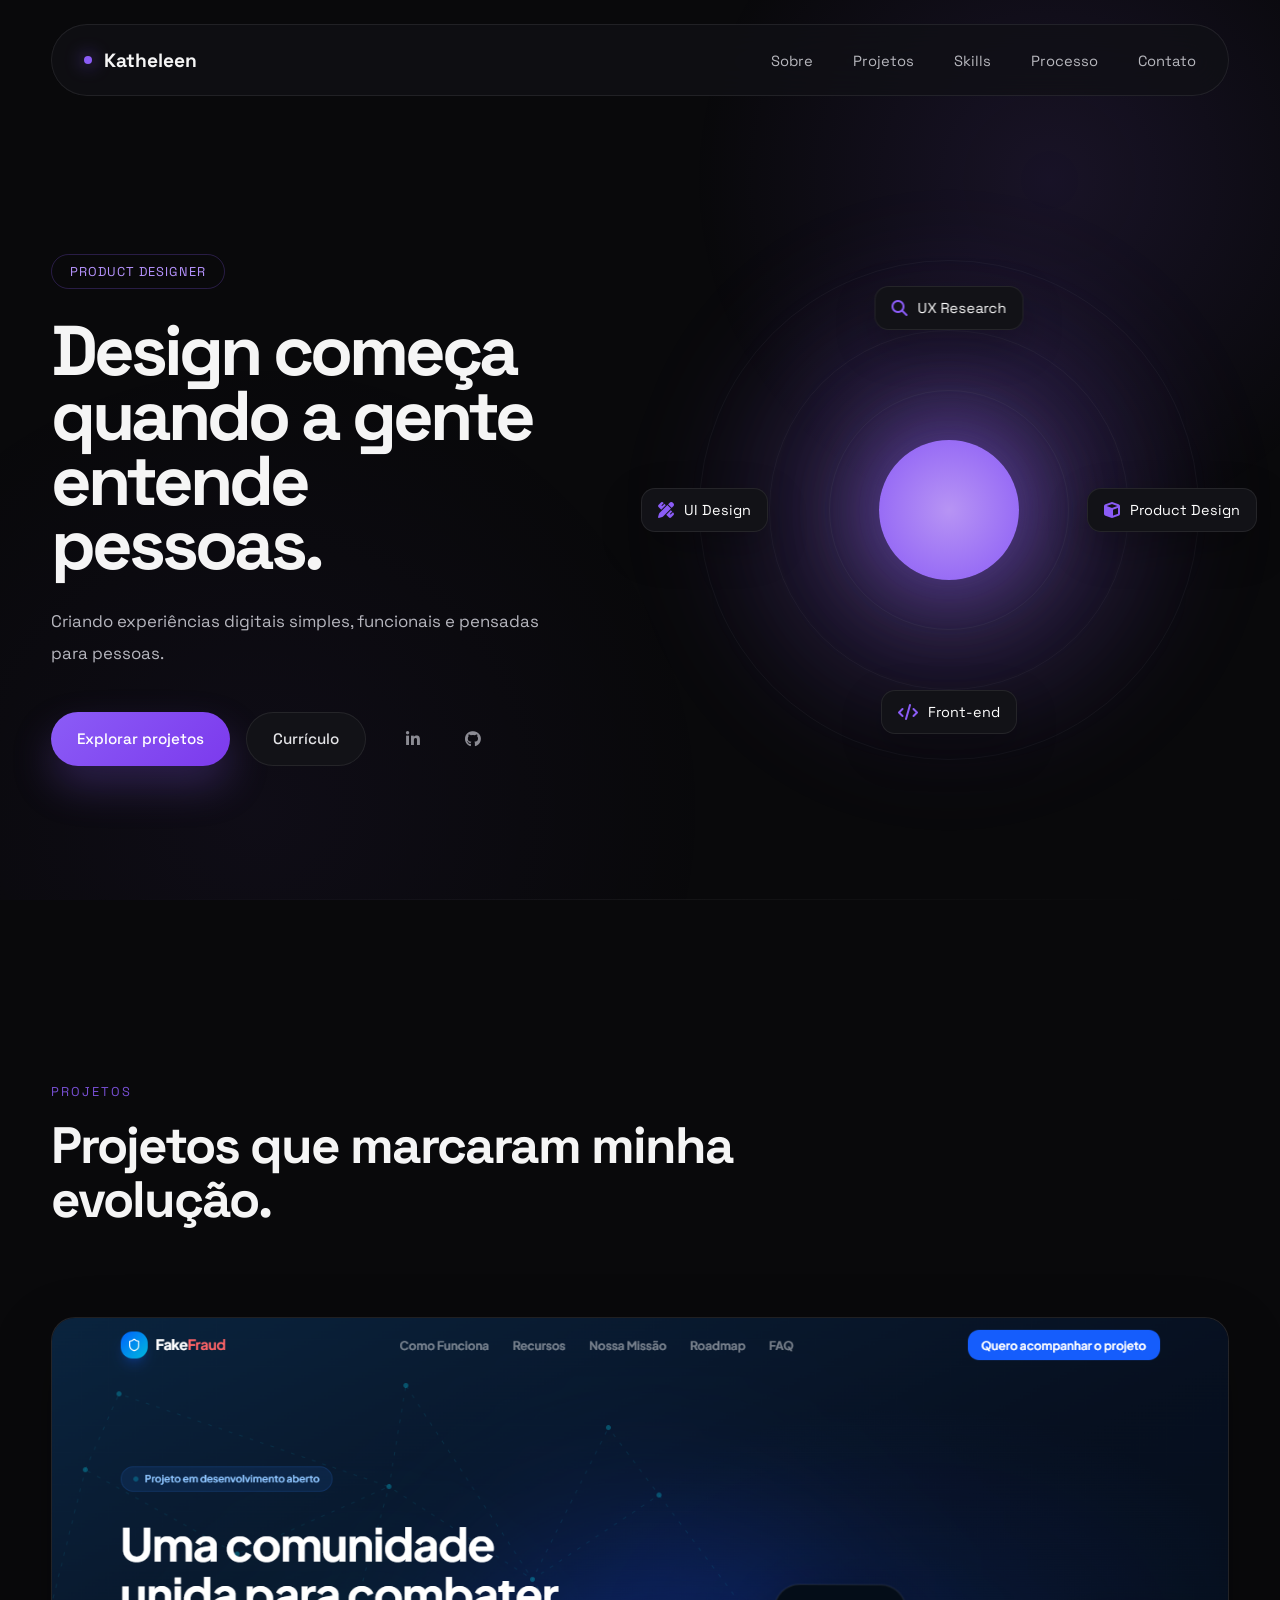
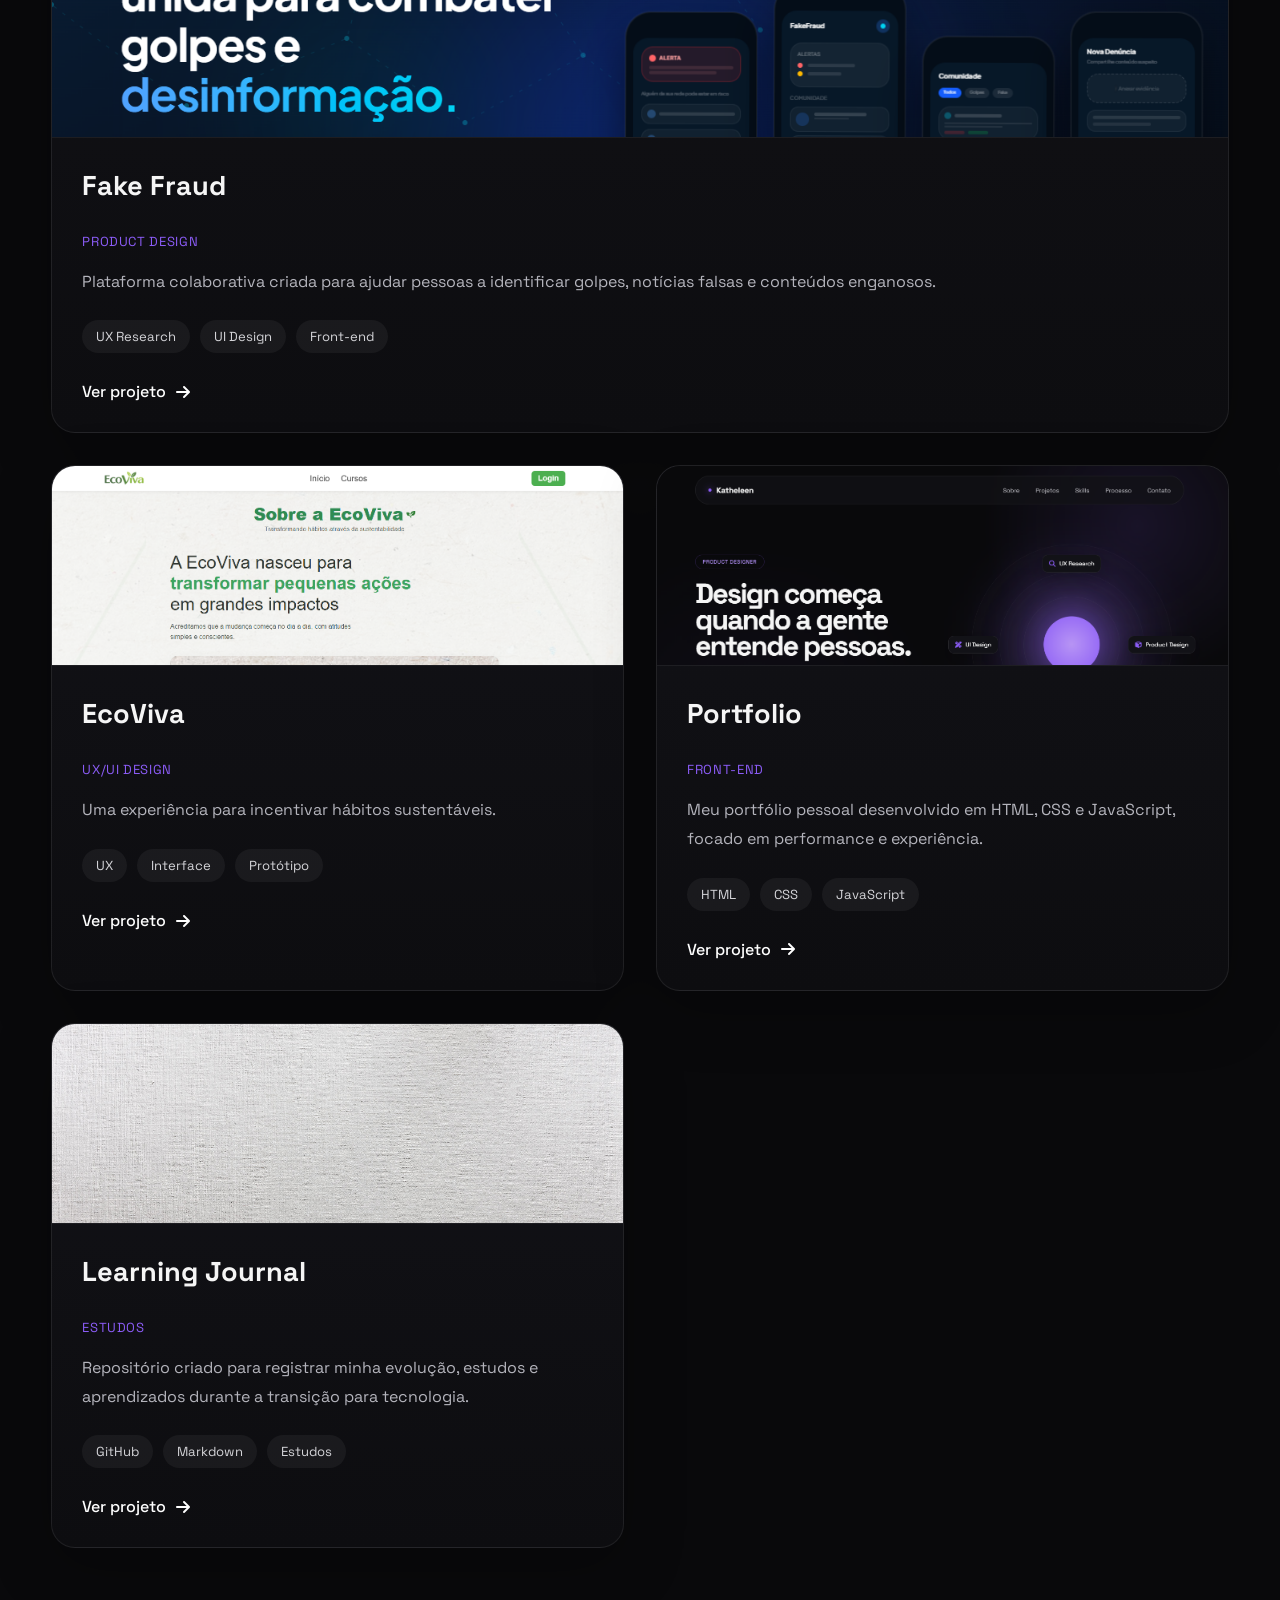
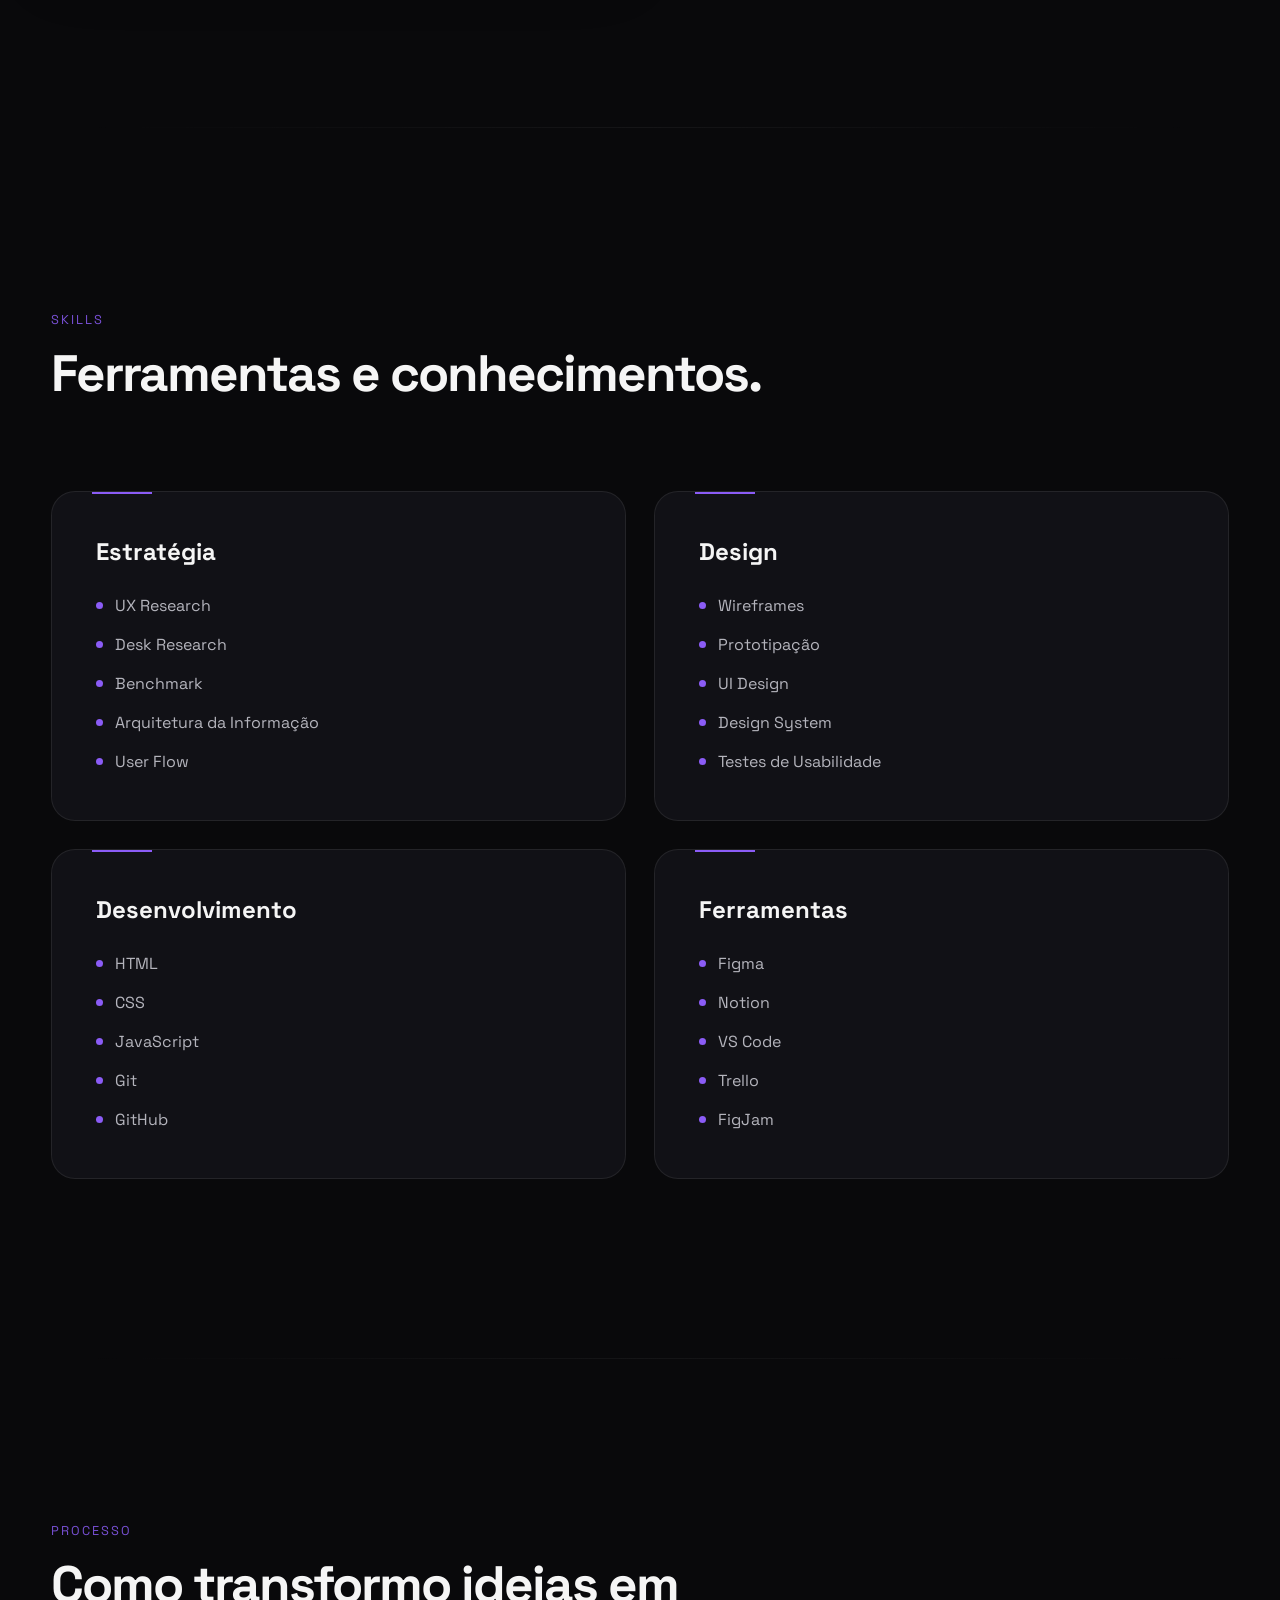
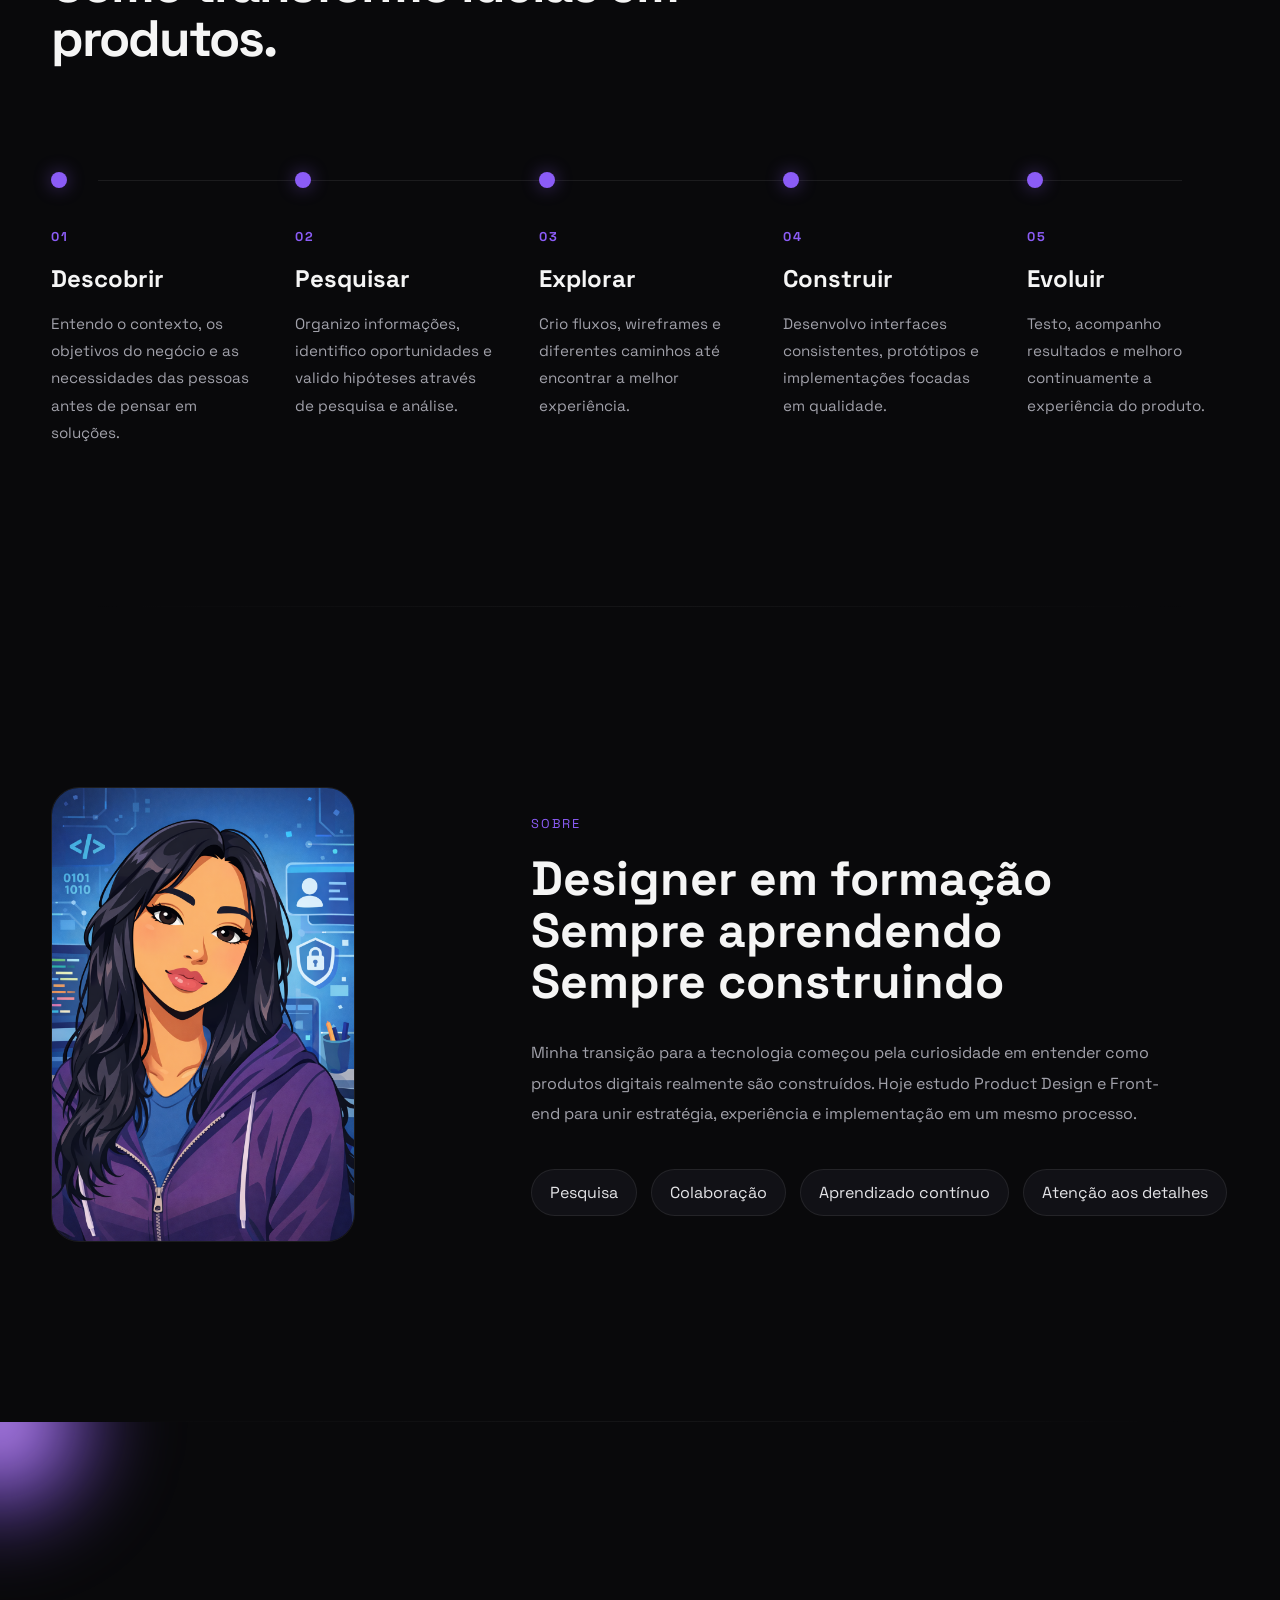
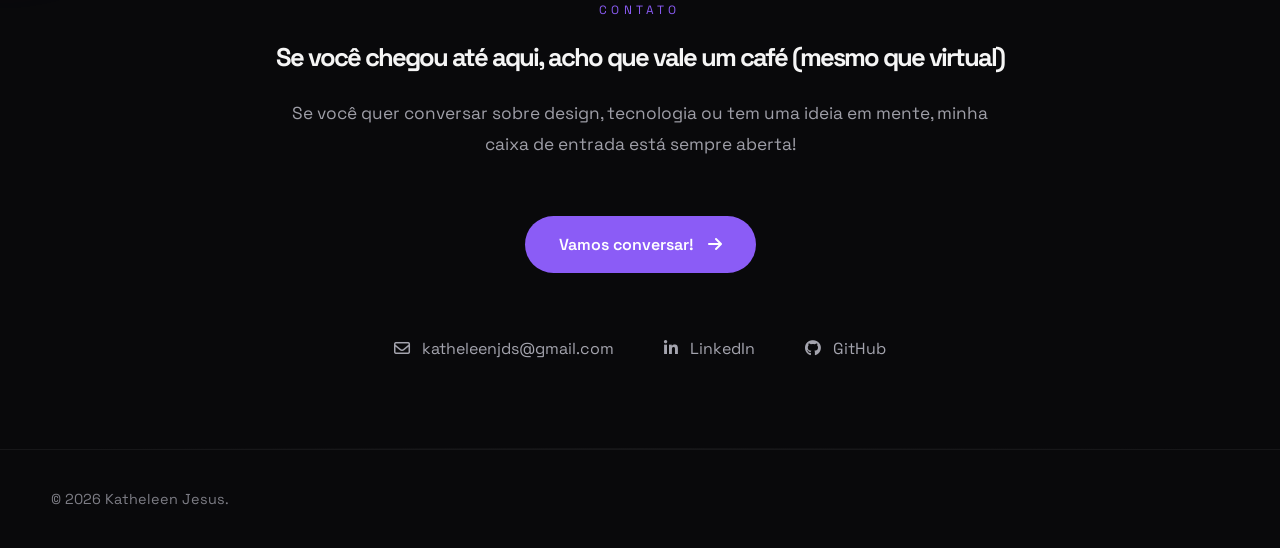
==== index.html @ 4e3d7193 "firts commit" ====
<!DOCTYPE html>
<html lang="pt-br">
<head>
    <meta charset="UTF-8">
    <meta name="viewport" content="width=device-width, initial-scale=1.0">
    <title>Katheleen Jesus | Product Designer</title>
    <meta name="description" content="Portfólio de Katheleen Jesus, Product Designer e Desenvolvedora Front-End">

    <link rel="preconnect" href="https://fonts.googleapis.com">
    <link rel="preconnect" href="https://fonts.gstatic.com" crossorigin>
    <link href="https://fonts.googleapis.com/css2?family=Space+Grotesk:wght@300;400;500;600;700&display=swap" rel="stylesheet">
    <link rel="stylesheet" href="https://cdnjs.cloudflare.com/ajax/libs/font-awesome/6.7.2/css/all.min.css">

    <link rel="stylesheet" href="css/style.css">

</head>
<header class="header">

    <div class="container">

        <nav class="navbar">

            <a href="#home" class="logo">

                <span class="logo-dot"></span>

                Katheleen

            </a>

            <ul class="nav-menu">

                <li><a href="#sobre">Sobre</a></li>

                <li><a href="#projetos">Projetos</a></li>

                <li><a href="#skills">Skills</a></li>

                <li><a href="#processo">Processo</a></li>

                <li><a href="#contato">Contato</a></li>

            </ul>

        </nav>

    </div>

</header>

<section class="hero" id="home">

    <div class="container hero-container">

        <div class="hero-left">

            <span class="hero-tag">

                PRODUCT DESIGNER

            </span>

            <h1>

                Design começa
                quando a gente
                entende pessoas.

            </h1>

            <p>

Criando experiências digitais simples,
funcionais e pensadas para pessoas.

            </p>

            <div class="hero-actions">

                <a href="#projetos" class="btn-primary">

                    Explorar projetos

                </a>

                <a href="./assets/KatheleenCV.pdf" class="btn-secondary">

                    Currículo

                </a>

                <div class="hero-social">

                    <a href="https://linkedin.com/in/katheleenjesus/">

                        <i class="fa-brands fa-linkedin-in"></i>

                    </a>

                    <a href="https://github.com/katheleenjs">

                        <i class="fa-brands fa-github"></i>

                    </a>

                </div>

            </div>

        </div>

        <div class="hero-right">

    <div class="hero-graphic">

        <div class="gradient-glow"></div>
        <div class="gradient-glow glow-secondary"></div>

        <div class="center-circle"></div>

        <div class="orbit orbit-1"></div>
        <div class="orbit orbit-2"></div>
        <div class="orbit orbit-3"></div>

        <div class="floating-card card-top">

            <i class="fa-solid fa-magnifying-glass"></i>

            <span>UX Research</span>

        </div>

        <div class="floating-card card-left">

            <i class="fa-solid fa-pen-ruler"></i>

            <span>UI Design</span>

        </div>

        <div class="floating-card card-right">

            <i class="fa-solid fa-cube"></i>

            <span>Product Design</span>

        </div>

        <div class="floating-card card-bottom">

            <i class="fa-solid fa-code"></i>

            <span>Front-end</span>

        </div>

    </div>

</div>

</section>

<section class="projects reveal" id="projetos">

    <div class="container">

        <div class="section-title">

            <span>Projetos</span>

            <h2>Projetos que marcaram minha evolução.</h2>

        </div>

        <div class="projects-grid">

            <!-- Fake Fraud -->

            <article class="project-card featured">

                <div class="project-image">

                    <img src="assets/images/fakefraud.png"
                        alt="Fake Fraud">

                </div>

                <div class="project-content">

                    <h3>Fake Fraud</h3>
                    <div class="project-category">

    Product Design

</div>
                    <p>

                        Plataforma colaborativa criada para ajudar pessoas
                        a identificar golpes, notícias falsas e conteúdos
                        enganosos.

                    </p>

                    <div class="project-tags">

                        <span>UX Research</span>
                        <span>UI Design</span>
                        <span>Front-end</span>

                    </div>

                    <a href="https://github.com/katheleenjs/fake-fraud-landing-page" class="project-link">

    Ver projeto

    <i class="fa-solid fa-arrow-right"></i>

</a>

                </div>

            </article>

            <!-- EcoViva -->

            <article class="project-card">

                <div class="project-image">

                    <img src="assets/images/ecoviva.png"
                        alt="EcoViva">

                </div>

                <div class="project-content">

                    <h3>EcoViva</h3>
                    <div class="project-category">

    UX/UI Design

</div>
                    <p>

                      Uma experiência para incentivar hábitos sustentáveis.

                    </p>

                    <div class="project-tags">

                        <span>UX</span>

                        <span>Interface</span>

                        <span>Protótipo</span>

                    </div>
<a href="https://linktr.ee/contatoecoviva" class="project-link">

    Ver projeto

    <i class="fa-solid fa-arrow-right"></i>

</a>
                </div>

            </article>

            <!-- Portfolio -->

            <article class="project-card">

                <div class="project-image">

                    <img src="assets/images/portfolio.png"
                        alt="Portfolio">

                </div>

                <div class="project-content">

                    <h3>Portfolio</h3>
                    <div class="project-category">

    Front-end

</div>
                    <p>

                        Meu portfólio pessoal desenvolvido em HTML, CSS e
                        JavaScript, focado em performance e experiência.

                    </p>

                    <div class="project-tags">

                        <span>HTML</span>

                        <span>CSS</span>

                        <span>JavaScript</span>

                    </div>
<a href="https://github.com/katheleenjs/portfolio.git" class="project-link">

    Ver projeto

    <i class="fa-solid fa-arrow-right"></i>

</a>
                </div>

            </article>

            <!-- Learning -->

            <article class="project-card">

                <div class="project-image">

                    <img src="assets/images/journal.png"
                        alt="Learning Journal">

                </div>

                <div class="project-content">

                    <h3>Learning Journal</h3>
                    <div class="project-category">

    Estudos

</div>
                    <p>

                        Repositório criado para registrar minha evolução,
                        estudos e aprendizados durante a transição para tecnologia.

                    </p>

                    <div class="project-tags">

                        <span>GitHub</span>

                        <span>Markdown</span>

                        <span>Estudos</span>

                    </div>
<a href="https://github.com/katheleenjs/learning-journal" class="project-link">

    Ver projeto

    <i class="fa-solid fa-arrow-right"></i>

</a>
                </div>

            </article>

        </div>

    </div>

</section>

<section class="skills reveal" id="skills">

    <div class="container">

        <div class="section-title">

            <span>Skills</span>

            <h2>Ferramentas e conhecimentos.</h2>

        </div>

        <div class="skills-grid">

            <article class="skill-card">

                <h3>Estratégia</h3>

                <ul>

                    <li>UX Research</li>
                    <li>Desk Research</li>
                    <li>Benchmark</li>
                    <li>Arquitetura da Informação</li>
                    <li>User Flow</li>

                </ul>

            </article>

            <article class="skill-card">

                <h3>Design</h3>

                <ul>

                    <li>Wireframes</li>
                    <li>Prototipação</li>
                    <li>UI Design</li>
                    <li>Design System</li>
                    <li>Testes de Usabilidade</li>

                </ul>

            </article>

            <article class="skill-card">

                <h3>Desenvolvimento</h3>

                <ul>

                    <li>HTML</li>
                    <li>CSS</li>
                    <li>JavaScript</li>
                    <li>Git</li>
                    <li>GitHub</li>

                </ul>

            </article>

            <article class="skill-card">

                <h3>Ferramentas</h3>

                <ul>

                    <li>Figma</li>
                    <li>Notion</li>
                    <li>VS Code</li>
                    <li>Trello</li>
                    <li>FigJam</li>

                </ul>

            </article>

        </div>

    </div>

</section>

<section class="process reveal" id="processo">

    <div class="container">

        <div class="section-title">

            <span>Processo</span>

            <h2>Como transformo ideias em produtos.</h2>

        </div>

        <div class="process-timeline">

            <article class="process-item">

                <div class="process-number">01</div>

                <h3>Descobrir</h3>

                <p>
                    Entendo o contexto, os objetivos do negócio e as necessidades das pessoas antes de pensar em soluções.
                </p>

            </article>

            <article class="process-item">

                <div class="process-number">02</div>

                <h3>Pesquisar</h3>

                <p>
                    Organizo informações, identifico oportunidades e valido hipóteses através de pesquisa e análise.
                </p>

            </article>

            <article class="process-item">

                <div class="process-number">03</div>

                <h3>Explorar</h3>

                <p>
                    Crio fluxos, wireframes e diferentes caminhos até encontrar a melhor experiência.
                </p>

            </article>

            <article class="process-item">

                <div class="process-number">04</div>

                <h3>Construir</h3>

                <p>
                    Desenvolvo interfaces consistentes, protótipos e implementações focadas em qualidade.
                </p>

            </article>

            <article class="process-item">

                <div class="process-number">05</div>

                <h3>Evoluir</h3>

                <p>
                    Testo, acompanho resultados e melhoro continuamente a experiência do produto.
                </p>

            </article>

        </div>

    </div>

</section>

<section class="about reveal" id="sobre">

    <div class="container about-grid">

        <div class="about-image">

            <img src="assets/images/avatar.png" alt="Katheleen Jesus">

        </div>

        <div class="about-content">

            <span>Sobre</span>

            <h2>
                Designer em formação <br>
                Sempre aprendendo<br>
                Sempre construindo
            </h2>

            <p>

                Minha transição para a tecnologia começou pela curiosidade em entender como produtos digitais realmente são construídos. Hoje estudo Product Design e Front-end para unir estratégia, experiência e implementação em um mesmo processo.

            </p>

            <div class="about-values">

                <div>Pesquisa</div>
                <div>Colaboração</div>
                <div>Aprendizado contínuo</div>
                <div>Atenção aos detalhes</div>

            </div>

        </div>

    </div>

</section>

<section class="contact reveal" id="contato">

    <div class="contact-glow"></div>

    <div class="container">

        <span class="contact-label">
            CONTATO
        </span>

        <h2 class="contact-title">
            Se você chegou até aqui,
            acho que vale um café
            (mesmo que virtual)
        </h2>

        <p class="contact-text">
Se você quer conversar sobre design, tecnologia ou tem uma ideia em mente, minha caixa de entrada está sempre aberta!
        </p>

        <a href="mailto:seuemail@email.com" class="contact-button">
            Vamos conversar!
            <i class="fa-solid fa-arrow-right"></i>
        </a>

        <div class="contact-links">

            <a href="mailto:katheleenjds@gmail.com">
                <i class="fa-regular fa-envelope"></i>
                katheleenjds@gmail.com
            </a>

            <a href="https://linkedin.com/in/katheleenjesus/">
                <i class="fa-brands fa-linkedin-in"></i>
                LinkedIn
            </a>

            <a href="https://github.com/katheleenjs">
                <i class="fa-brands fa-github"></i>
                GitHub
            </a>

        </div>

    </div>

</section>

<footer class="footer">

    <div class="container footer-content">

        <p>

            © 2026 Katheleen Jesus.

        </p>

    </div>

</footer>

<script src="./src/script.js"></script>

</body>
</html>
---- css/style.css ----
::selection{
    background:#B794F4;
    color:#09090B;

}

::-moz-selection{
    background:#B794F4;
    color:#09090B;

}

*{
    margin: 0;
    padding: 0;
    box-sizing: border-box;
}

html{
    scroll-behavior: smooth;
    scroll-padding-top:120px;
}

body{
    background: #09090b;
    color: #f5f5f5;
    font-family: "Space Grotesk",sans-serif;
}

section{
    position:relative;
}

a{
    text-decoration: none;
    color: inherit;
}

img{
    display: block;
    max-width: 100%;
}

button{
    border: none;
    background: none;
    font-family: inherit;
}

ul{
    list-style: none;
}

/* VARIAVEIS */

:root{
    --bg:#09090B;
    --card:#111116;
    --purple: #8B5CF6;
    --purpleLight:#B794FF;
    --text:#F5F5F5;
    --gray: #9CA3AF;
    --border:rgba(255,255,255,.08);
}

.container{
    width: min(1220px,92%);
    margin: auto;
}

body::before{
    content: "";
    position: fixed;
    inset: 0;
    background: 
    radial-gradient(circle at 82% 20%, rgba(139,92,246,.12),
    transparent 28%),
    radial-gradient(circle at 20% 90%, rgba(139,92,246,.05),
    transparent 35%);
    z-index: -2;
}

.header{
    position: fixed;
    top: 24px;
    left: 0;
    width: 100%;
    z-index: 1000;
}

.navbar{
    height: 72px;
    display: flex;
    align-items: center;
    justify-content: space-between;
    padding: 0 32px;
    border-radius: 999px;
    background: rgba(17,17,22,.75);
    backdrop-filter: blur(18px);
    border: 1px solid rgba(255,255,255,.08);
}

.logo{
    cursor: pointer;
    text-decoration: none;
    color: inherit;
    transition: .3 ease;
    display:flex;
    align-items:center;
    gap:12px;
    font-weight:700;
    font-size:1.2rem;
}

.logo:hover{
    color: #7C3AED;
}

.logo-dot{
    width:8px;
    height:8px;
    border-radius:50%;
    background:var(--purple);
    box-shadow:
    0 0 18px var(--purple);
}

.nav-menu{
    display:flex;
    gap:40px;
}

.nav-menu a{
    color:#B7B7BD;
    transition:.3s;
    font-size:.92rem;
}

.nav-menu a:hover{
    color:white;
}

.hero{
    min-height: 100vh;
    display: flex;
    align-items: center;
}

.hero-container{
    display:grid;
    grid-template-columns:1fr 1fr;
    gap:120px;
    align-items:center;
    padding-top:120px;
}

.hero-left{
    max-width:560px;
}

.hero-tag{
    display:inline-flex;
    align-items:center;
    padding:8px 18px;
    border-radius:999px;
    border:1px solid rgba(139,92,246,.25);
    color:var(--purpleLight);
    font-size:.8rem;
    letter-spacing:.08em;
    margin-bottom:30px;
}

.hero-left h1{

    font-size:clamp(3rem,6vw,4.4rem);

    line-height:.92;

    letter-spacing:-4px;

    margin-bottom:28px;

}

.hero-left p{

    max-width:520px;

    color:#B6B6BE;

    line-height:1.9;

    font-size:1.05rem;

}

/* ========================= */
/* HERO ACTIONS */
/* ========================= */

.hero-actions{

    display:flex;

    align-items:center;

    gap:16px;

    margin-top:42px;

    flex-wrap:wrap;

}

.btn-primary,
.btn-secondary{

    height:54px;
    padding:0 26px;
    border-radius:999px;
    display:flex;
    align-items:center;
    justify-content:center;
    gap:10px;
    font-size:.95rem;
    font-weight:500;
    transition:.35s ease;
    position: relative;
    overflow: hidden;

}

.btn-primary{

    background:linear-gradient(135deg,#8B5CF6,#7C3AED);

    color:#fff;

    box-shadow:0 20px 40px rgba(139,92,246,.25);

}

.btn-primary:hover{

    transform:translateY(-3px);

    box-shadow:0 25px 50px rgba(139,92,246,.35);

}

.btn-secondary{

    border:1px solid rgba(255,255,255,.08);

    background:#121217;

    color:#E4E4E7;

}

.btn-secondary:hover{

    border-color:rgba(139,92,246,.4);

    transform:translateY(-3px);

}

.btn-primary::before,
.btn-secondary::before{

    content:"";

    position:absolute;

    inset:0;

    background:linear-gradient(
        120deg,
        transparent,
        rgba(255,255,255,.18),
        transparent
    );

    transform:translateX(-150%);

}

.btn-primary:hover::before,
.btn-secondary:hover::before{

    transform:translateX(150%);

    transition:.8s;

}

.hero-social{

    display:flex;

    align-items:center;

    gap:18px;

    margin-left:10px;

}

.hero-social a{

    width:42px;

    height:42px;

    display:flex;

    align-items:center;

    justify-content:center;

    border-radius:50%;

    color:#8B8B93;

    transition: 
    transform .35s,
    color .35s;

}

.hero-social a span{

    display:none;

}

.hero-social a:hover{

    color:#fff;

    transform:
    translateY(-4px)
    scale(1.12);

    text-shadow:0 0 18px rgba(139,92,246,.8);

}

/* ========================= */
/* HERO RIGHT */
/* ========================= */

.hero-right{

    position:relative;

    height:650px;

    display:flex;

    align-items:center;

    justify-content:center;

}

.hero-graphic{

    width:560px;

    height:560px;

    position:relative;

}

.gradient-glow{

    position:absolute;

    inset:0;

    border-radius:50%;

    background:

    radial-gradient(circle,

    rgba(139,92,246,.28),

    transparent 70%);

    filter:blur(40px);

}

.glow-secondary{

    width:320px;

    height:320px;

    left:50%;

    top:50%;

    transform:translate(-50%,-50%);

    position:absolute;

    background:

    radial-gradient(circle,

    rgba(183,148,244,.25),

    transparent 70%);

    filter:blur(70px);

}

.center-circle{

    position:absolute;

    left:50%;

    top:50%;

    width:140px;

    height:140px;

    transform:translate(-50%,-50%);

    border-radius:50%;

    background:

    radial-gradient(circle,

    #B794F4,

    #8B5CF6);

    box-shadow:

    0 0 90px rgba(139,92,246,.55);

    animation:floatCore 6s ease-in-out infinite;

}

.orbit{

    position:absolute;

    left:50%;

    top:50%;

    border-radius:50%;

    border:1px solid rgba(255,255,255,.04);

    transform:translate(-50%,-50%);

    box-shadow:inset 0 0 40px rgba(255,255,255,.01);

}

.orbit-1{

    width:240px;

    height:240px;

}

.orbit-2{

    width:360px;

    height:360px;

}

.orbit-3{

    width:500px;

    height:500px;

}

.floating-card{

    position:absolute;

    display:flex;

    align-items:center;

    gap:10px;

    padding:12px 16px;

    background:#121217;

    border:1px solid rgba(255,255,255,.08);

    border-radius:14px;

    color:white;

    backdrop-filter:blur(16px);

    box-shadow:

    0 15px 40px rgba(0,0,0,.25);

    transition:.35s ease;
}

.floating-card i{

    color:#8B5CF6;

}

.floating-card span{

    font-size:.9rem;

}

.card-top{

    left:50%;

    top:10%;

    transform:translateX(-50%);

}

.card-left{

    left:-5%;

    top:50%;

    transform:translateY(-50%);

}

.card-right{

    right:-5%;

    top:50%;

    transform:translateY(-50%);

}

.card-bottom{

    left:50%;

    bottom:10%;

    transform:translateX(-50%);

}

@keyframes floatCore{

    0%{
        transform:translate(-50%,-50%);
    }

    50%{
        transform:translate(-50%,-54%);
    }

    100%{
        transform:translate(-50%,-50%);
    }

}

.floating-card:hover{

    transform:translateY(-6px);

    border-color:rgba(139,92,246,.35);

}

/* reveal */

.reveal{

    opacity:0;

    transform:translateY(40px);

    transition:
    opacity .8s ease,
    transform .8s ease;

}

.reveal.active{

    opacity:1;

    transform:translateY(0);

}

/* ==================================== */
/* PROJECTS */
/* ==================================== */

.projects{

    padding:180px 0;

}

.section-title{

    max-width:720px;
    margin-bottom: 90px;

}

.section-title span{

    color:#8B5CF6;

    opacity: .85;

    text-transform:uppercase;

    letter-spacing:.15em;

    font-size:.8rem;

}

.section-title h2{

    font-size:clamp(2.8rem,4vw,3.4rem);

    line-height:1.05;

    letter-spacing:-2px;

    margin-top:18px;

    font-weight:700;

    transition: .4s;

}

.section-title:hover h2{

    text-shadow:

    0 0 25px rgba(183,148,244,.18);

}

.projects-grid{

    display:grid;

    grid-template-columns:repeat(2,1fr);

    gap:32px;

}

.project-card{

    background:#111116;

    border:1px solid rgba(255,255,255,.08);

    border-radius:24px;

    overflow:hidden;

     transition:
    transform .45s ease,
    box-shadow .45s ease,
    border-color .45s ease;
    position:relative;

background:linear-gradient(
180deg,
#121217,
#0D0D10);

box-shadow:
0 20px 60px rgba(0,0,0,.25);

display:flex;

flex-direction:column;

}

.project-card:hover{

    transform:
    translateY(-12px)
    scale(1.015);

    border-color:rgba(139,92,246,.3);

}

.project-image{

    height:200px;
    border-bottom:1px solid rgba(255,255,255,.06);
    overflow:hidden;

}

.project-image img{

    width:100%;

    height:150%;

    object-fit:cover;

    transition:.5s;

}

.project-card:hover img{

    transform:scale(1.05);

}

.project-content{

    padding:30px;
    flex:1;

display:flex;

flex-direction:column;

}

.project-content h3{

    font-size:1.7rem;

    margin-bottom:16px;

}

.project-content p{

    color:#B4B4BC;

    line-height:1.8;

    margin-bottom:24px;

}

.project-tags{

    display:flex;

    gap:10px;

    flex-wrap:wrap;

}

.project-tags span{

    padding:8px 14px;

    border-radius:999px;

    background:rgba(255,255,255,.05);

    color:#D4D4D8;

    font-size:.82rem;

}

.project-category{

    display:inline-flex;

    align-items:center;

    gap:8px;

    color:#8B5CF6;

    font-size:.82rem;

    margin:14px 0 18px;

    letter-spacing:.05em;

    text-transform:uppercase;

}

.project-link{

    display:inline-flex;

    align-items:center;

    gap:10px;

    margin-top:28px;

    color:#fff;

    font-weight:500;

    transition:.3s;

}

.project-link i{

    transition:.3s;

}

.project-link:hover{

    color:#8B5CF6;

}

.project-link:hover i{

    transform:translateX(6px);

}

.featured{

    grid-column:span 2;

}

.featured .project-image{

    height:420px;

}

/* ==================================== */
/* SKILLS */
/* ==================================== */

.skills{

    padding:180px 0;

}

.skills-grid{

    display:grid;

    grid-template-columns:repeat(2,1fr);

    gap:28px;

}

.skill-card{

    background:#111116;

    border:1px solid rgba(255,255,255,.08);

    border-radius:24px;

    padding:44px;

    transition:.35s;

    min-height:330px;

}

.skill-card:hover{

    transform:translateY(-8px);

    border-color:rgba(139,92,246,.3);

}

.skill-card h3{

    font-size:1.5rem;

    margin-bottom:28px;

}

.skill-card ul{

    display:flex;

    flex-direction:column;

    gap:18px;

}

.skill-card li{

    color:#B4B4BC;

    display:flex;

    align-items:center;

    gap:12px;

    font-size:1rem;

}

.skill-card li::before{

    content:"";

    width:7px;

    height:7px;

    border-radius:50%;

    background:#8B5CF6;

    flex-shrink:0;

}

.skill-card{

    position:relative;

}

.skill-card::before{

    content:"";

    position:absolute;

    left:40px;

    top:0;

    width:60px;

    height:2px;

    background:#8B5CF6;

}

/* ==================================== */
/* PROCESS */
/* ==================================== */

.process{

    padding:160px 0;

}

.process-timeline{

    position:relative;

    display:grid;

    grid-template-columns:repeat(5,1fr);

    gap:42px;

    margin-top:80px;

}

.process-timeline::before{

    content:"";

    position:absolute;

    top:24px;

    left:4%;

    width:92%;

    height:1px;

    background:rgba(255,255,255,.08);

}

.process-item{

    position:relative;

    padding-top:72px;

}

.process-item::before{

    content:"";

    position:absolute;

    top:16px;

    left:0;

    width:16px;

    height:16px;

    border-radius:50%;

    background:#8B5CF6;

    box-shadow:0 0 18px rgba(139,92,246,.45);

}

.process-number{

    font-size:.8rem;

    font-weight:700;

    letter-spacing:.15em;

    color:#8B5CF6;

    margin-bottom:18px;

}

.process-item h3{

    font-size:1.5rem;

    margin-bottom:16px;

}

.process-item p{

    color:#A1A1AA;

    line-height:1.8;

    font-size:.95rem;

}

.process-item{

    transition:.35s;
}

.process-item:hover{

    transform:translateY(-6px);

}

.process-item:hover::before{

    transform:scale(1.25);

}

section::after{

    content:"";

    position:absolute;

    left:50%;

    bottom:0;

    transform:translateX(-50%);

    width:88%;

    height:1px;

    background:

    linear-gradient(

    90deg,

    transparent,

    rgba(255,255,255,.05),

    transparent

    );

}

/* ==================================== */
/* ABOUT */
/* ==================================== */

.about{

    padding:180px 0;

}

.about-grid{

    display:grid;

    grid-template-columns:380px 1fr;

    gap:100px;

    align-items:center;

}

.about-image img{

    width:80%;

    border-radius:28px;

    border:1px solid rgba(255,255,255,.08);

}

.about-content span{

    color:#8B5CF6;

    text-transform:uppercase;

    letter-spacing:.15em;

    font-size:.8rem;

}

.about-content h2{

    font-size:clamp(2.8rem,4vw,3rem);

    line-height:1.08;

    margin:20px 0 30px;

}

.about-content p{

    color:#A1A1AA;

    line-height:1.9;

    max-width:650px;

}

.about-values{

    display:flex;

    flex-wrap:wrap;

    gap:14px;

    margin-top:40px;

}

.about-values div{

    padding:12px 18px;

    border-radius:999px;

    border:1px solid rgba(255,255,255,.08);

    background:#111116;

    color:#E4E4E7;

}

/* ========================= */
/* CONTACT */
/* ========================= */

.contact{

    position:relative;

    overflow:hidden;

    padding:180px 0 90px;

    text-align:center;

}

.contact .container{

    position:relative;

    z-index:2;

}

.contact-label{

    display:block;

    color:#8B5CF6;

    letter-spacing:.35em;

    text-transform:uppercase;

    font-size:.75rem;

    margin-bottom:26px;

}

.contact-title{

    font-size:clamp(0.1rem,2vw,2.7rem);

    line-height:1.05;

    letter-spacing:-2px;

    max-width:900px;

    margin:auto;

}

.contact-text{

    max-width:700px;

    margin:28px auto 55px;

    color:#9F9FA8;

    font-size:1.08rem;

    line-height:1.8;

}

.contact-button{

    display:inline-flex;

    align-items:center;

    gap:14px;

    background:#8B5CF6;

    color:#fff;

    padding:18px 34px;

    border-radius:999px;

    font-weight:600;

    transition:.35s;

}

.contact-button:hover{

    transform:translateY(-4px);

    box-shadow:
    0 0 45px rgba(139,92,246,.45);

}

.contact-links{

    margin-top:65px;

    display:flex;

    justify-content:center;

    gap:50px;

    flex-wrap:wrap;

}

.contact-links a{

    display:flex;

    gap:12px;

    align-items:center;

    color:#A4A4AE;

    transition:.3s;

}

.contact-links a:hover{

    color:#fff;

}

.contact-glow {
    position: absolute;
    width: 240px;
    height: 240px;
    border-radius: 50%;
    pointer-events: none;
    z-index: 1;

    left: 0;
    top: 0;

    background: radial-gradient(
        circle,
        rgba(236,214,255,.98) 0%,
        rgba(185,124,255,.95) 18%,
        rgba(139,92,246,.55) 42%,
        rgba(139,92,246,.18) 65%,
        transparent 82%
    );

    filter: blur(34px);

    will-change: transform;
}

/* ==================================== */
/* FOOTER */
/* ==================================== */

.footer{

    padding:40px 0;

    border-top:1px solid rgba(255,255,255,.06);

}

.footer-content{

    display:flex;

    justify-content:space-between;

    align-items:center;

}

.footer p{

    color:#7D7D85;

    font-size:.9rem;

}
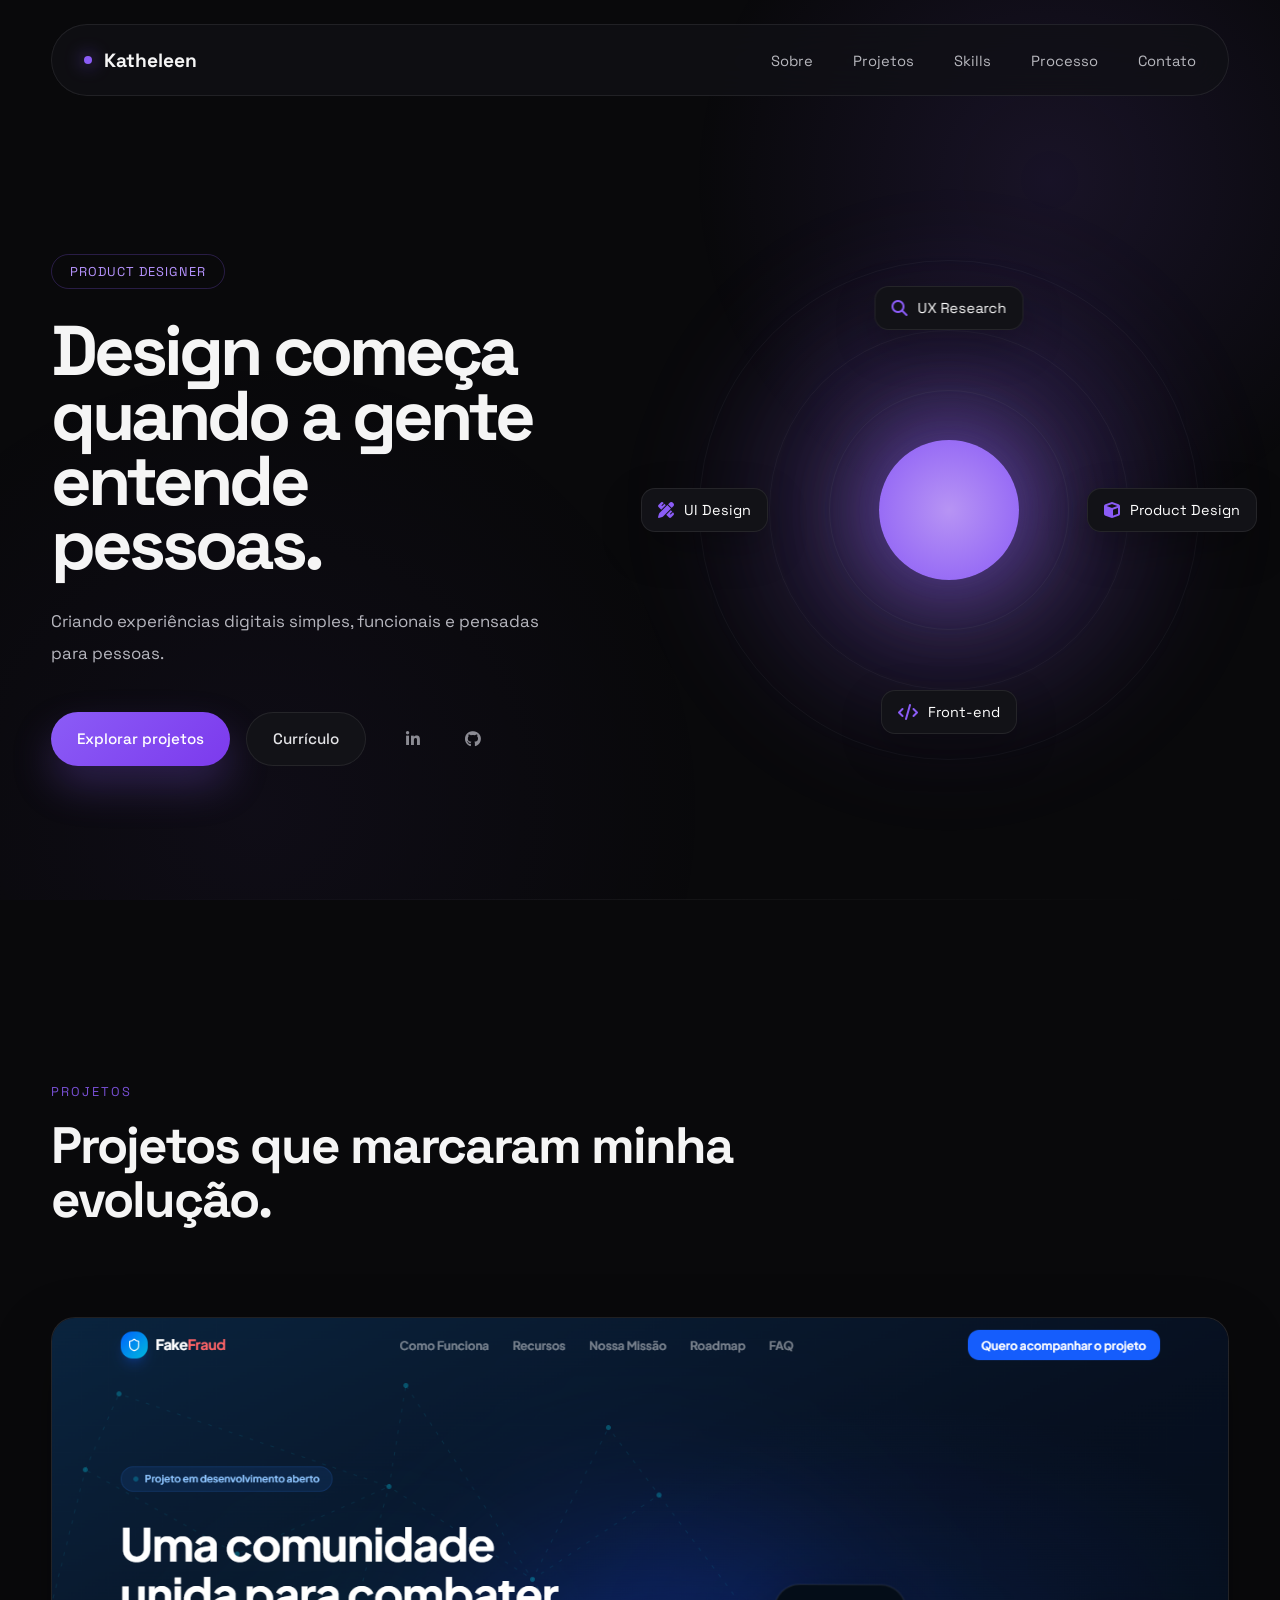
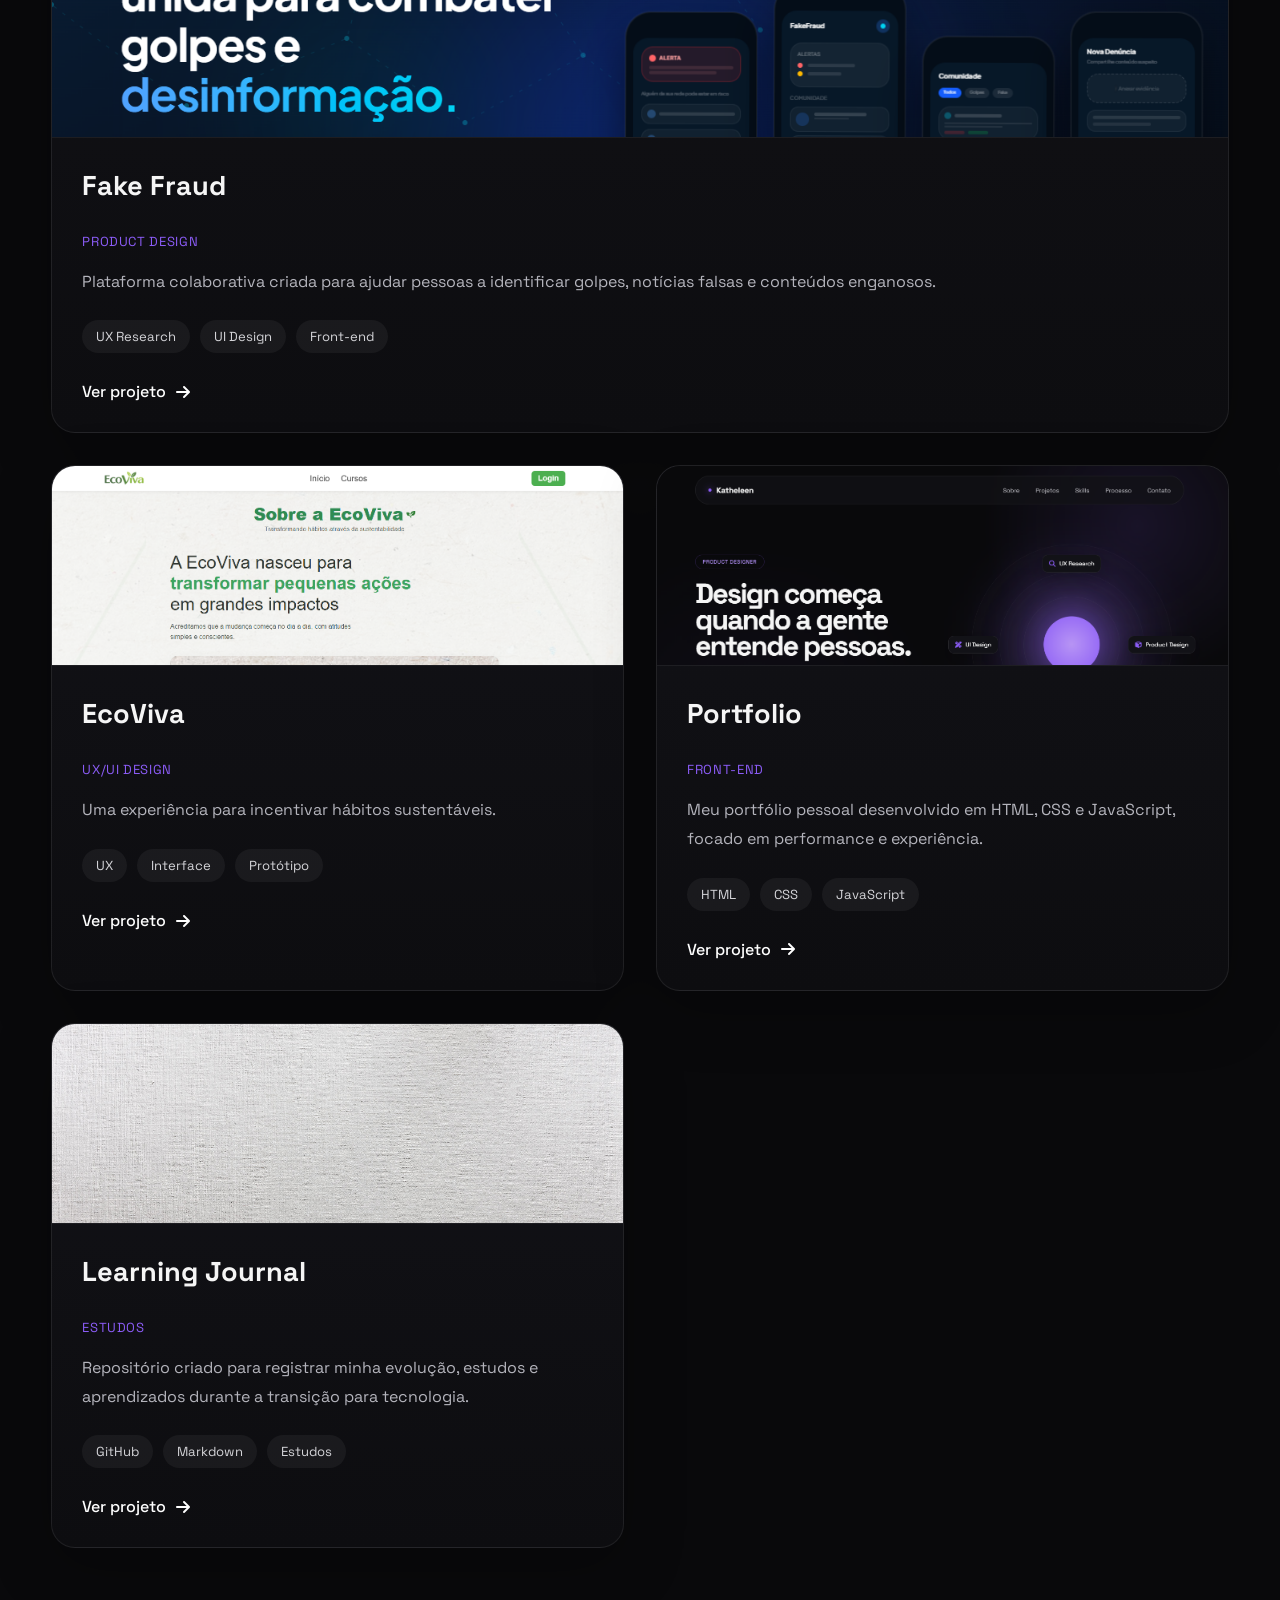
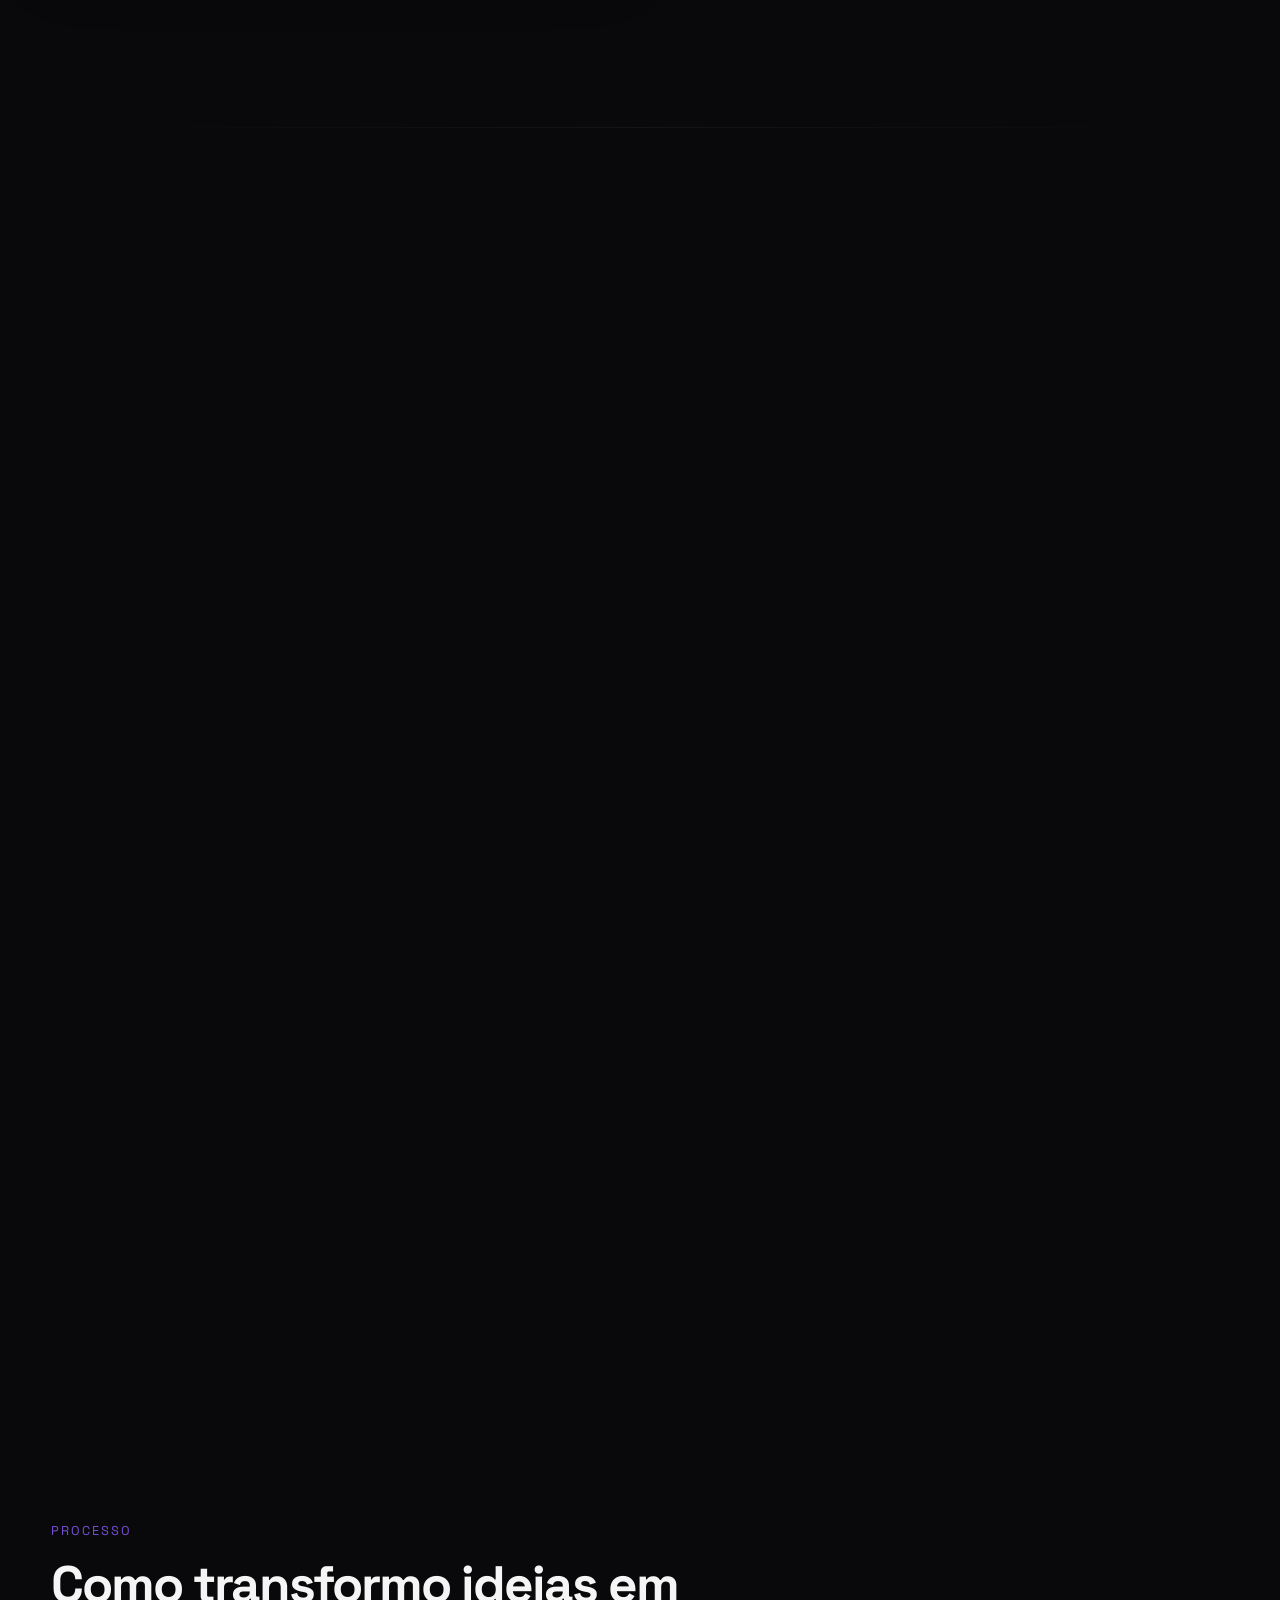
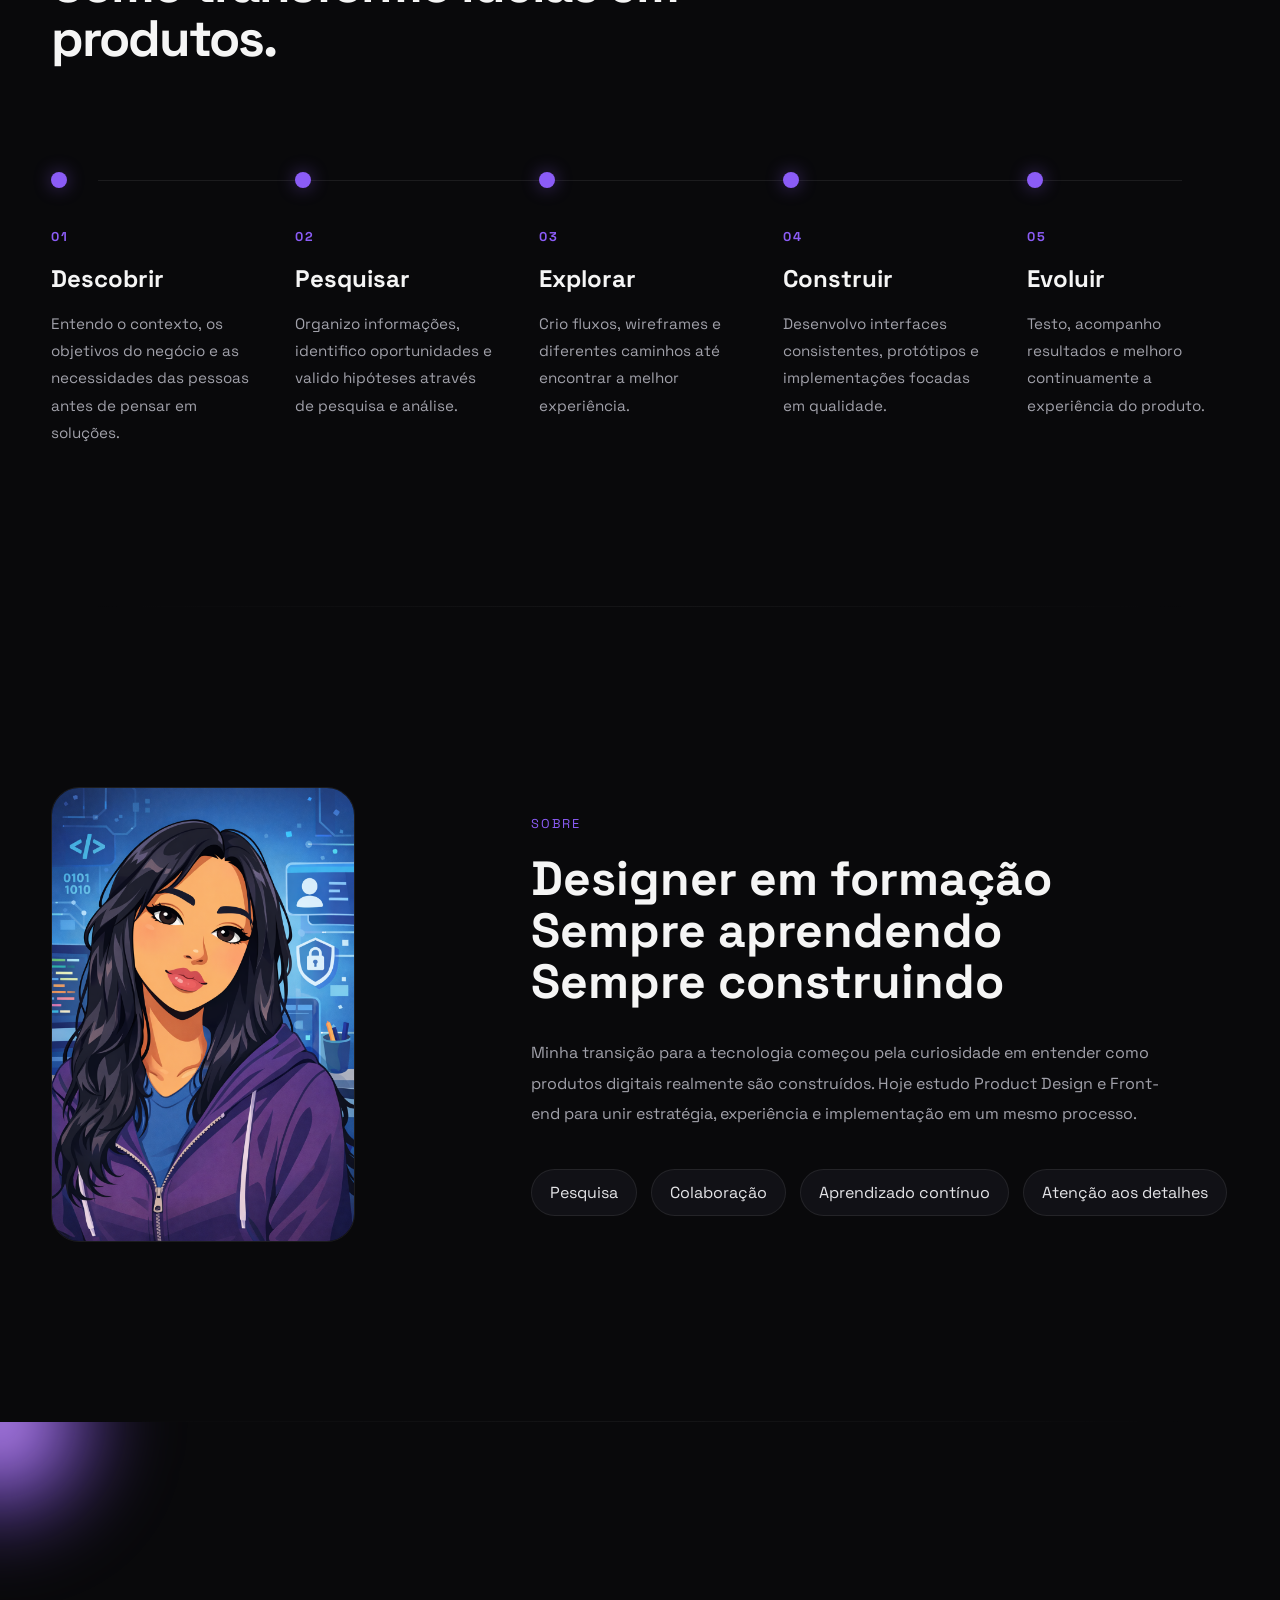
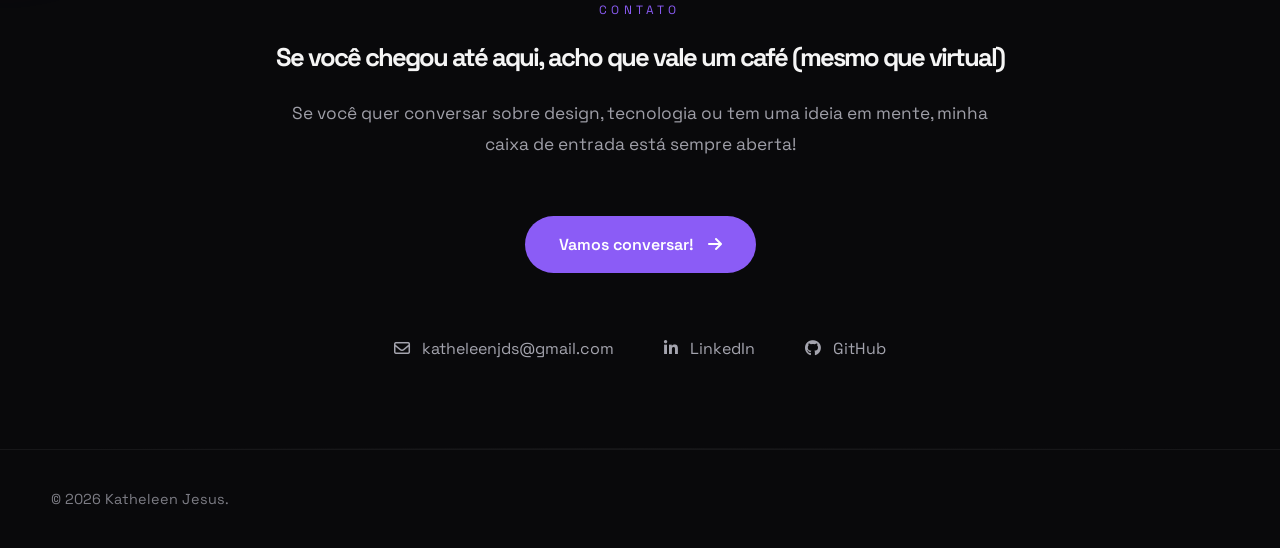
==== commit 1bfdd1b1: "Update link" ====
--- a/index.html
+++ b/index.html
@@ -83,7 +83,7 @@
 
                 </a>
 
-                <a href="./assets/KatheleenCV.pdf" class="btn-secondary">
+                <a href="./assets/ResumeKatheleen.pdf" class="btn-secondary">
 
                     Currículo
 
@@ -634,4 +634,4 @@
 <script src="./src/script.js"></script>
 
 </body>
-</html>+</html>
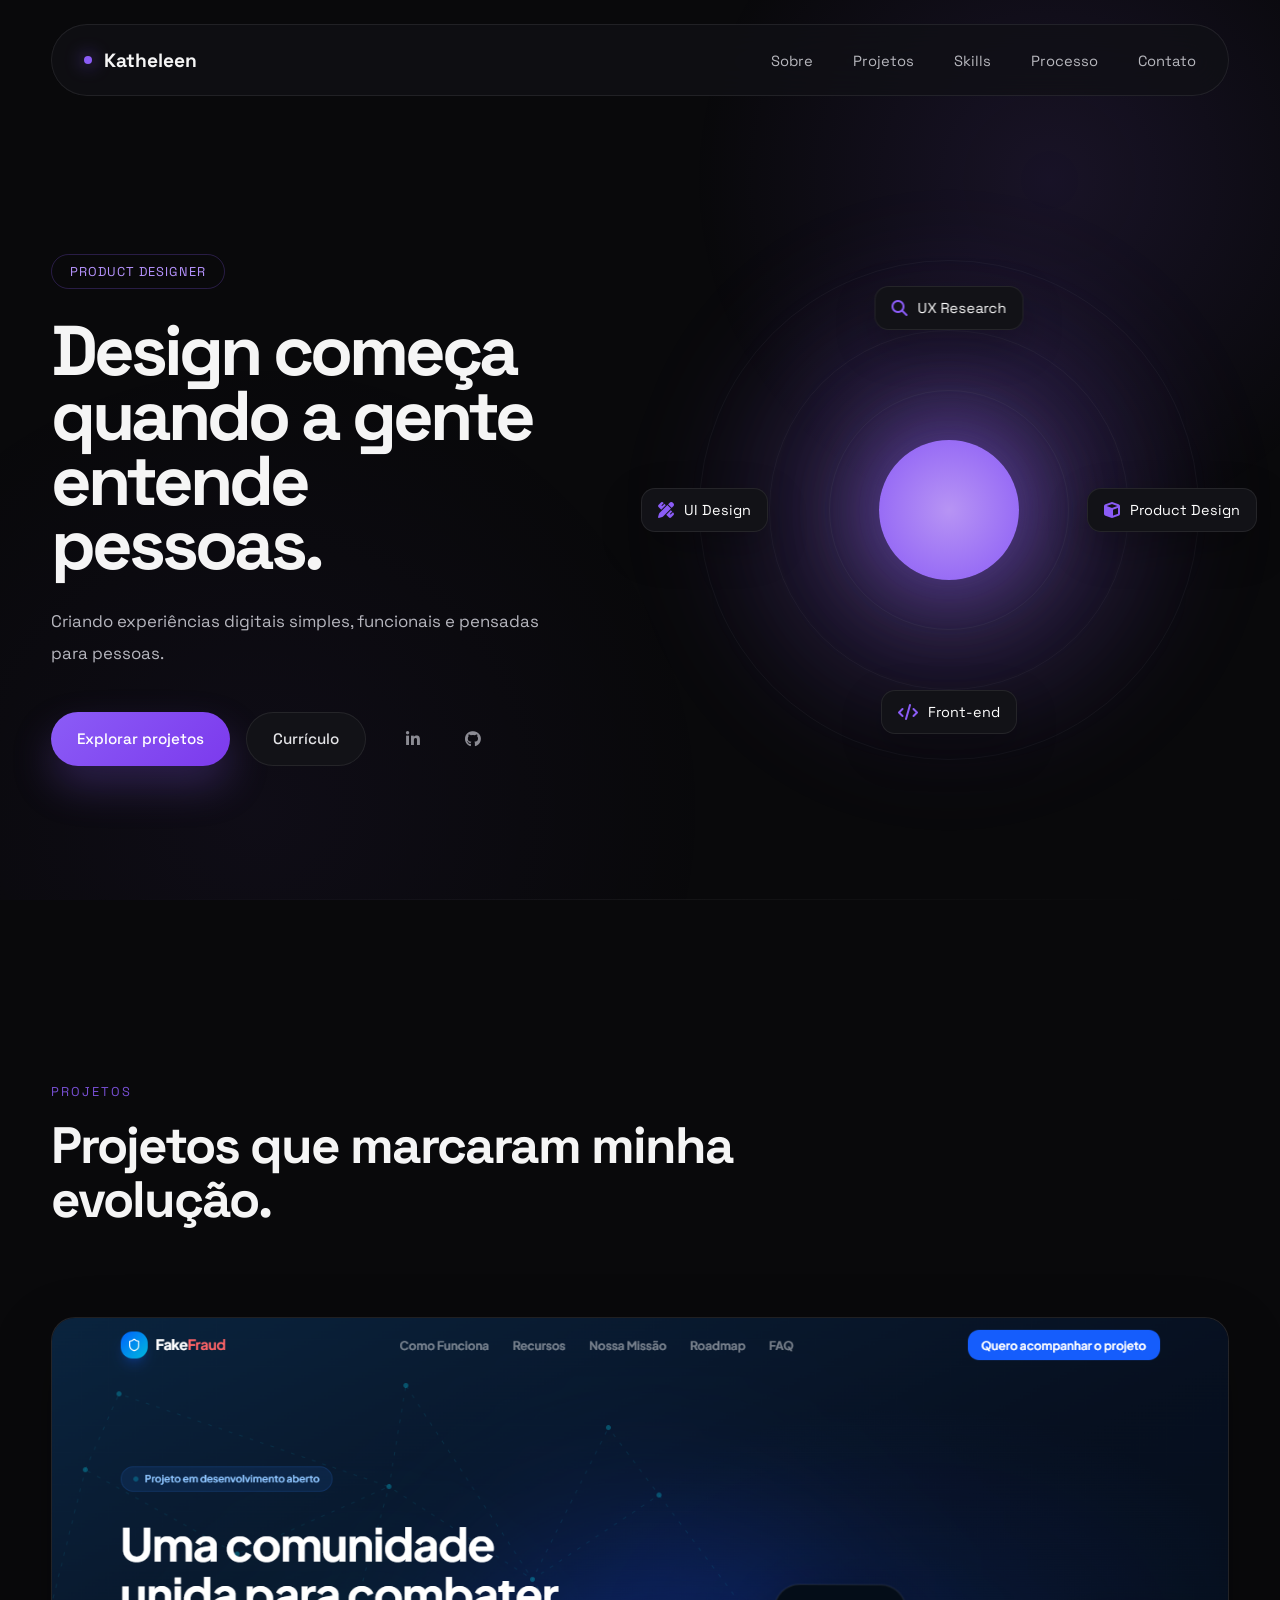
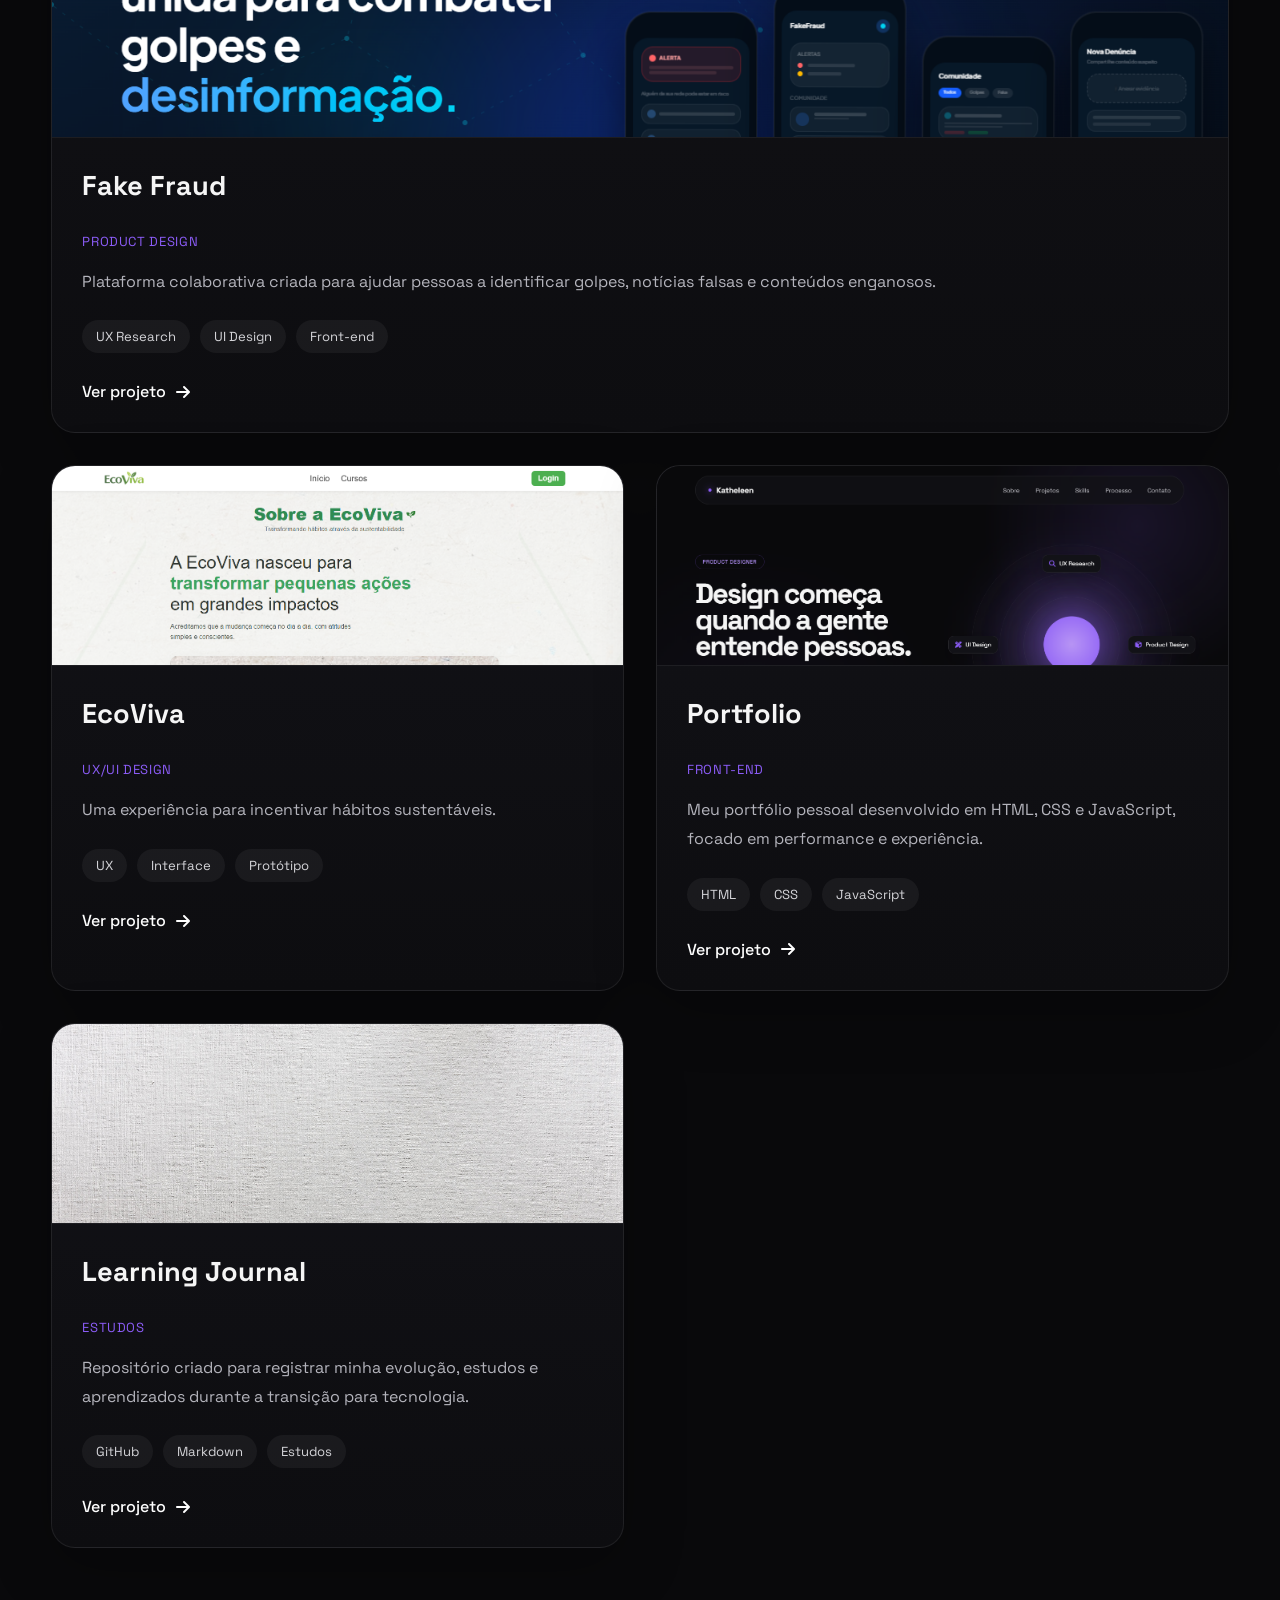
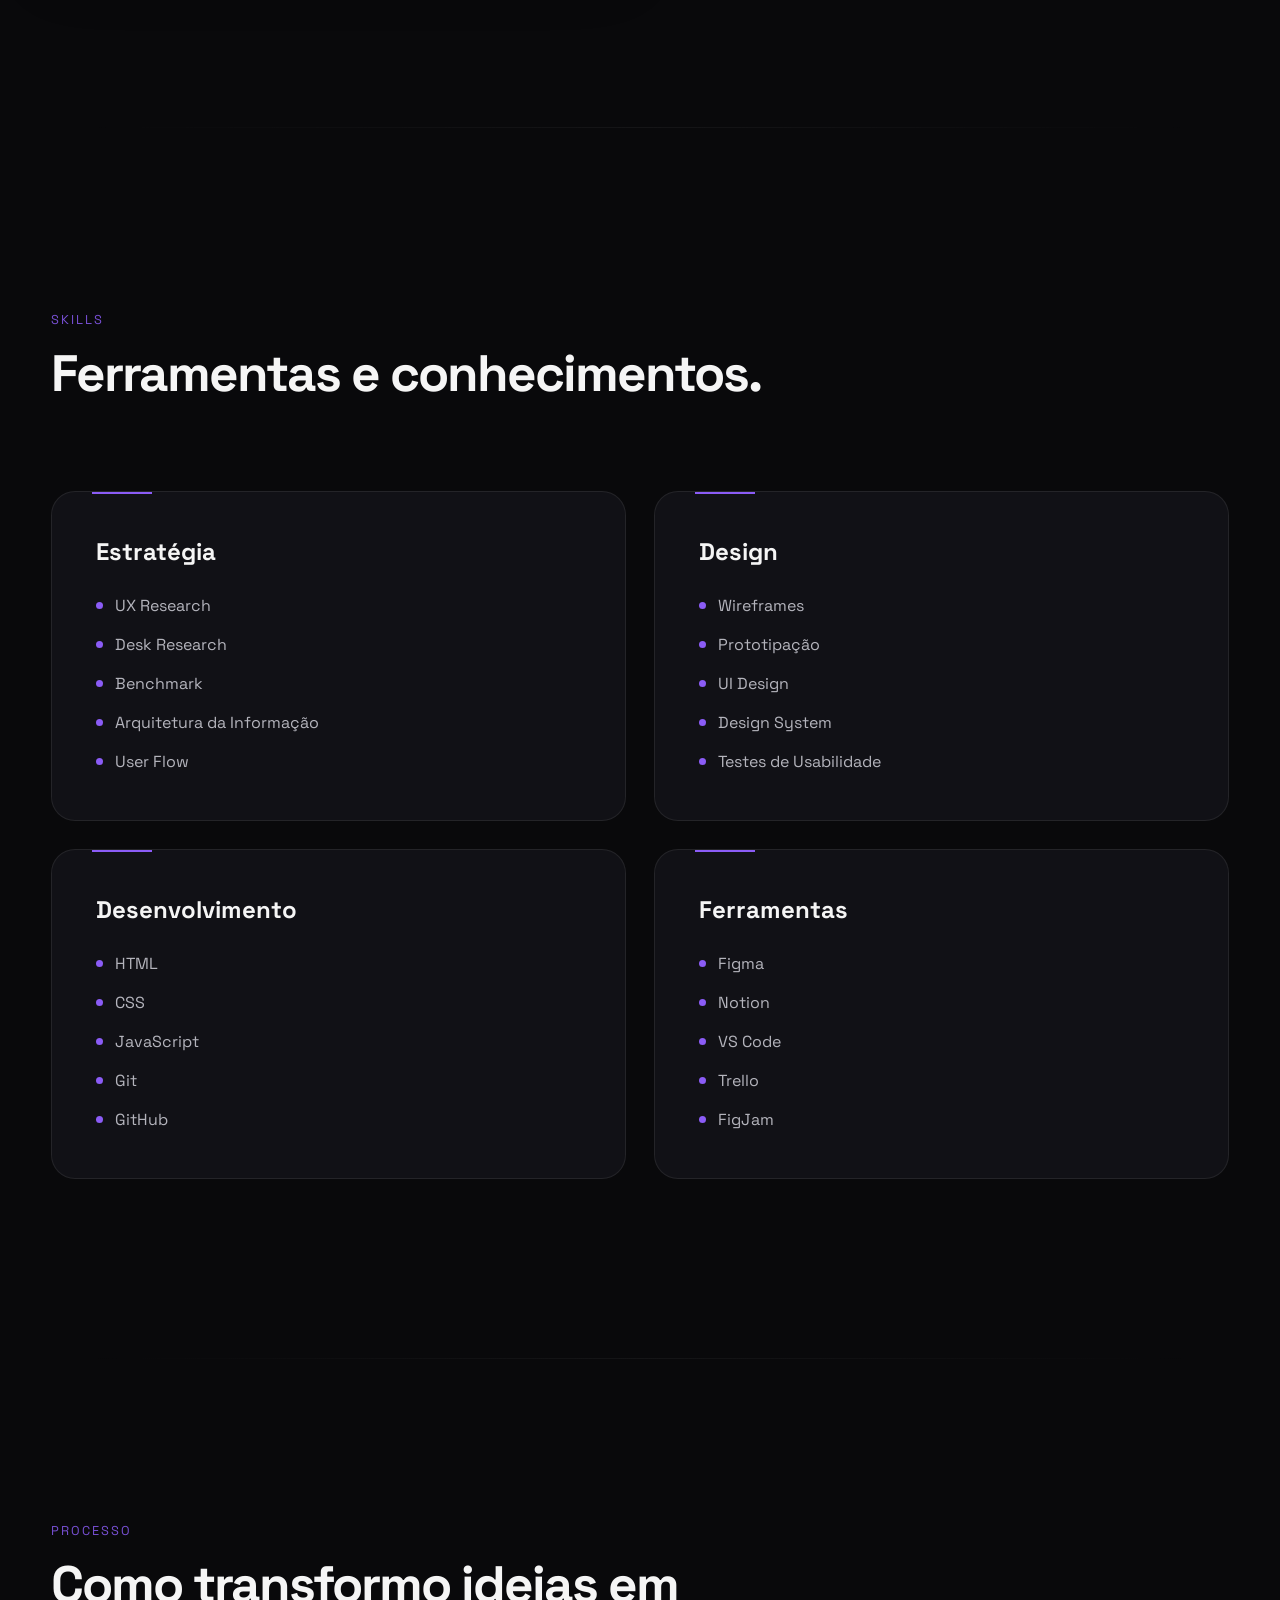
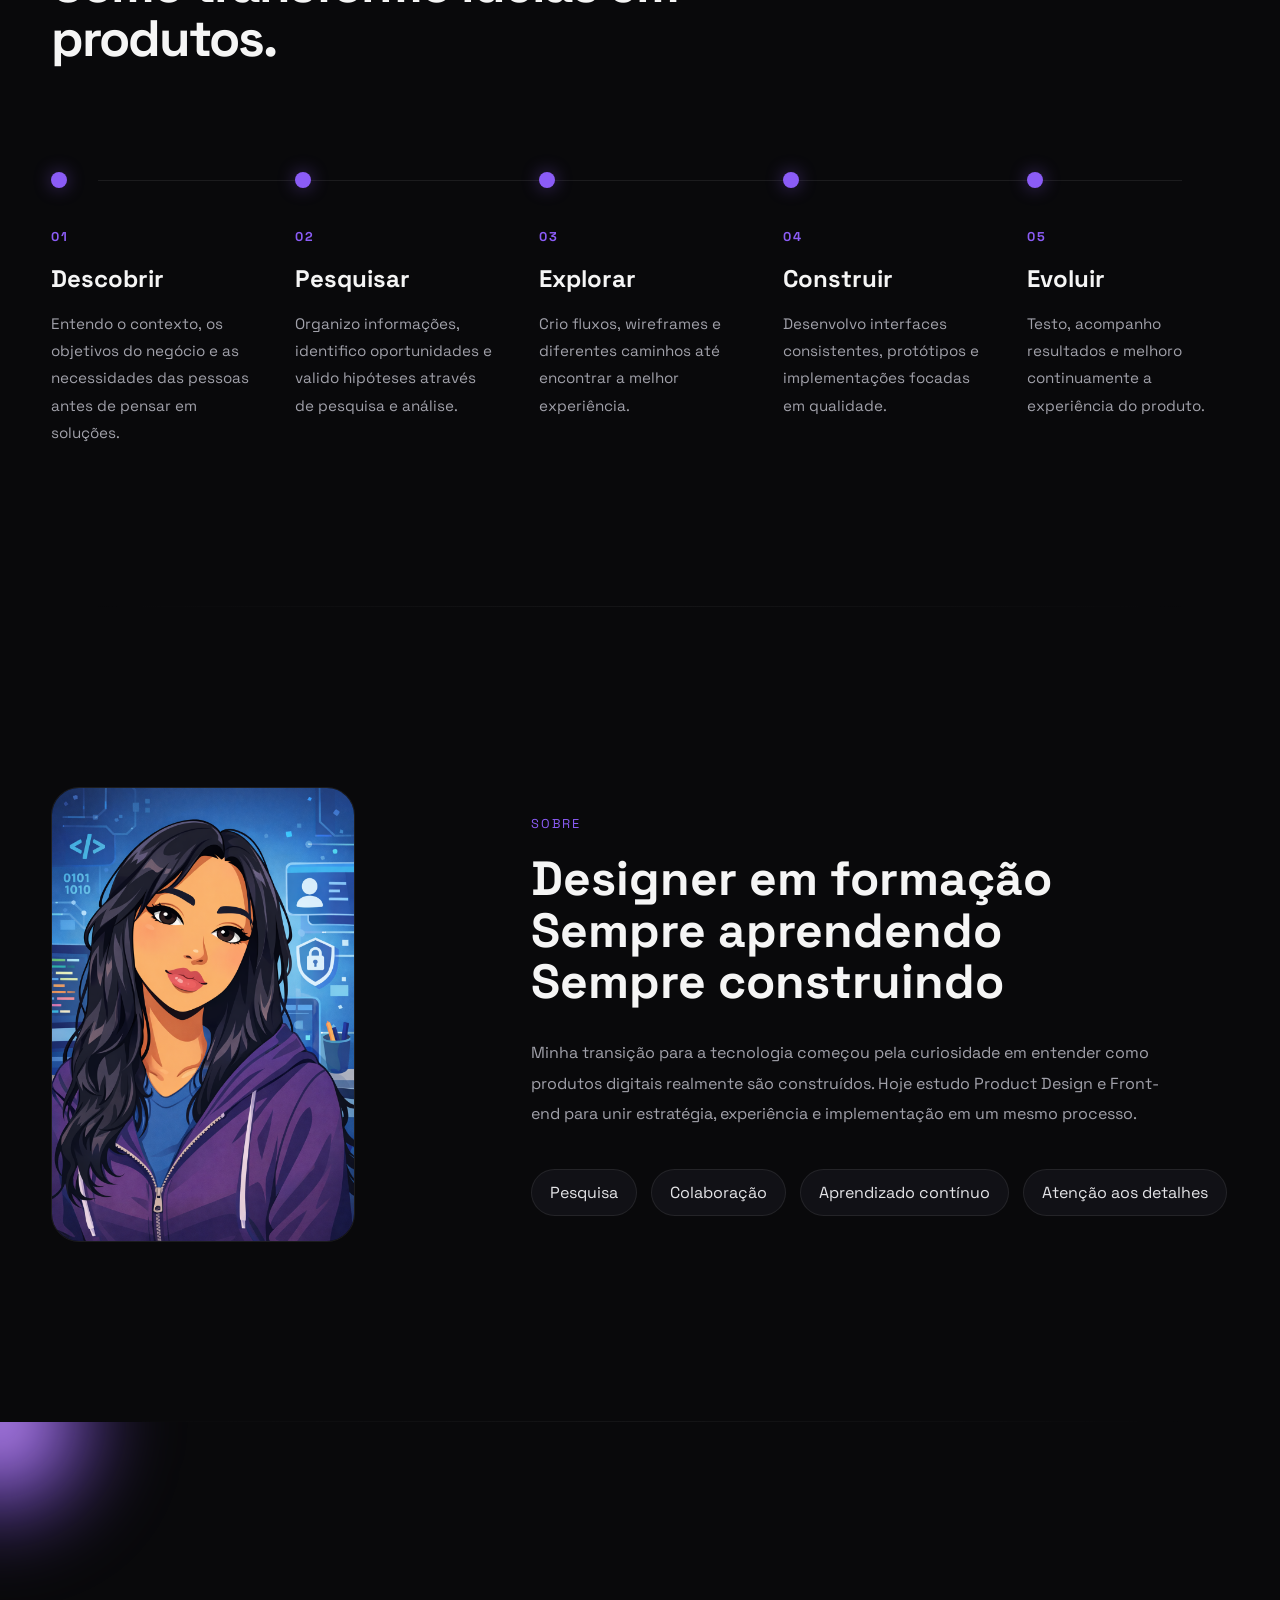
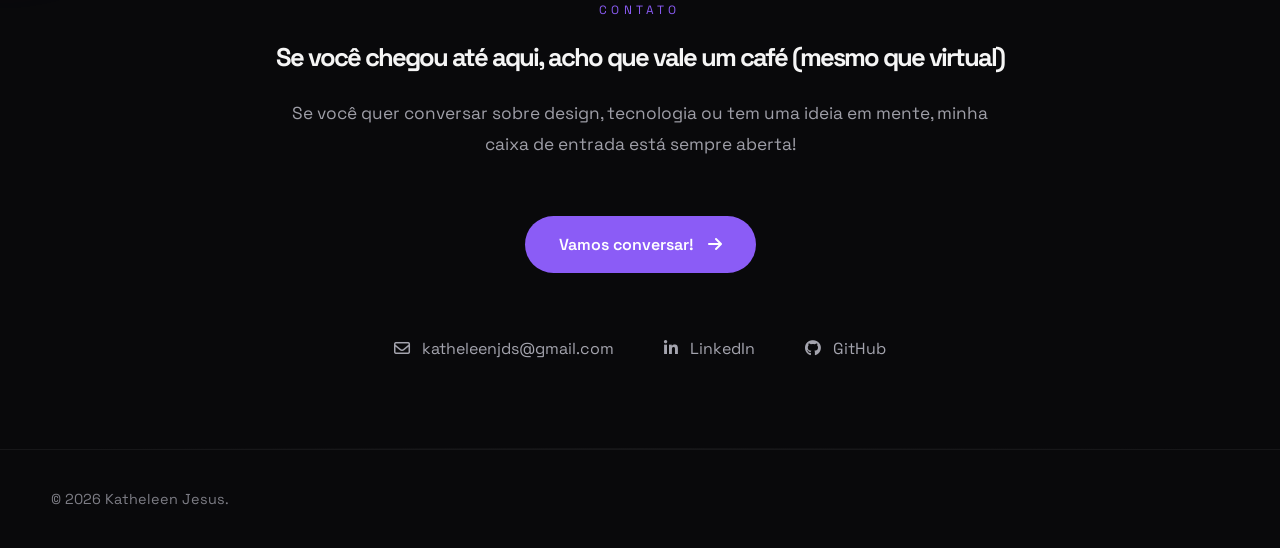
==== commit fac1c7a4: "Update resume link in index.html" ====
--- a/index.html
+++ b/index.html
@@ -83,7 +83,7 @@
 
                 </a>
 
-                <a href="./assets/ResumeKatheleen.pdf" class="btn-secondary">
+                <a href="./assets/KatheleenJesusResume.pdf" class="btn-secondary">
 
                     Currículo
 
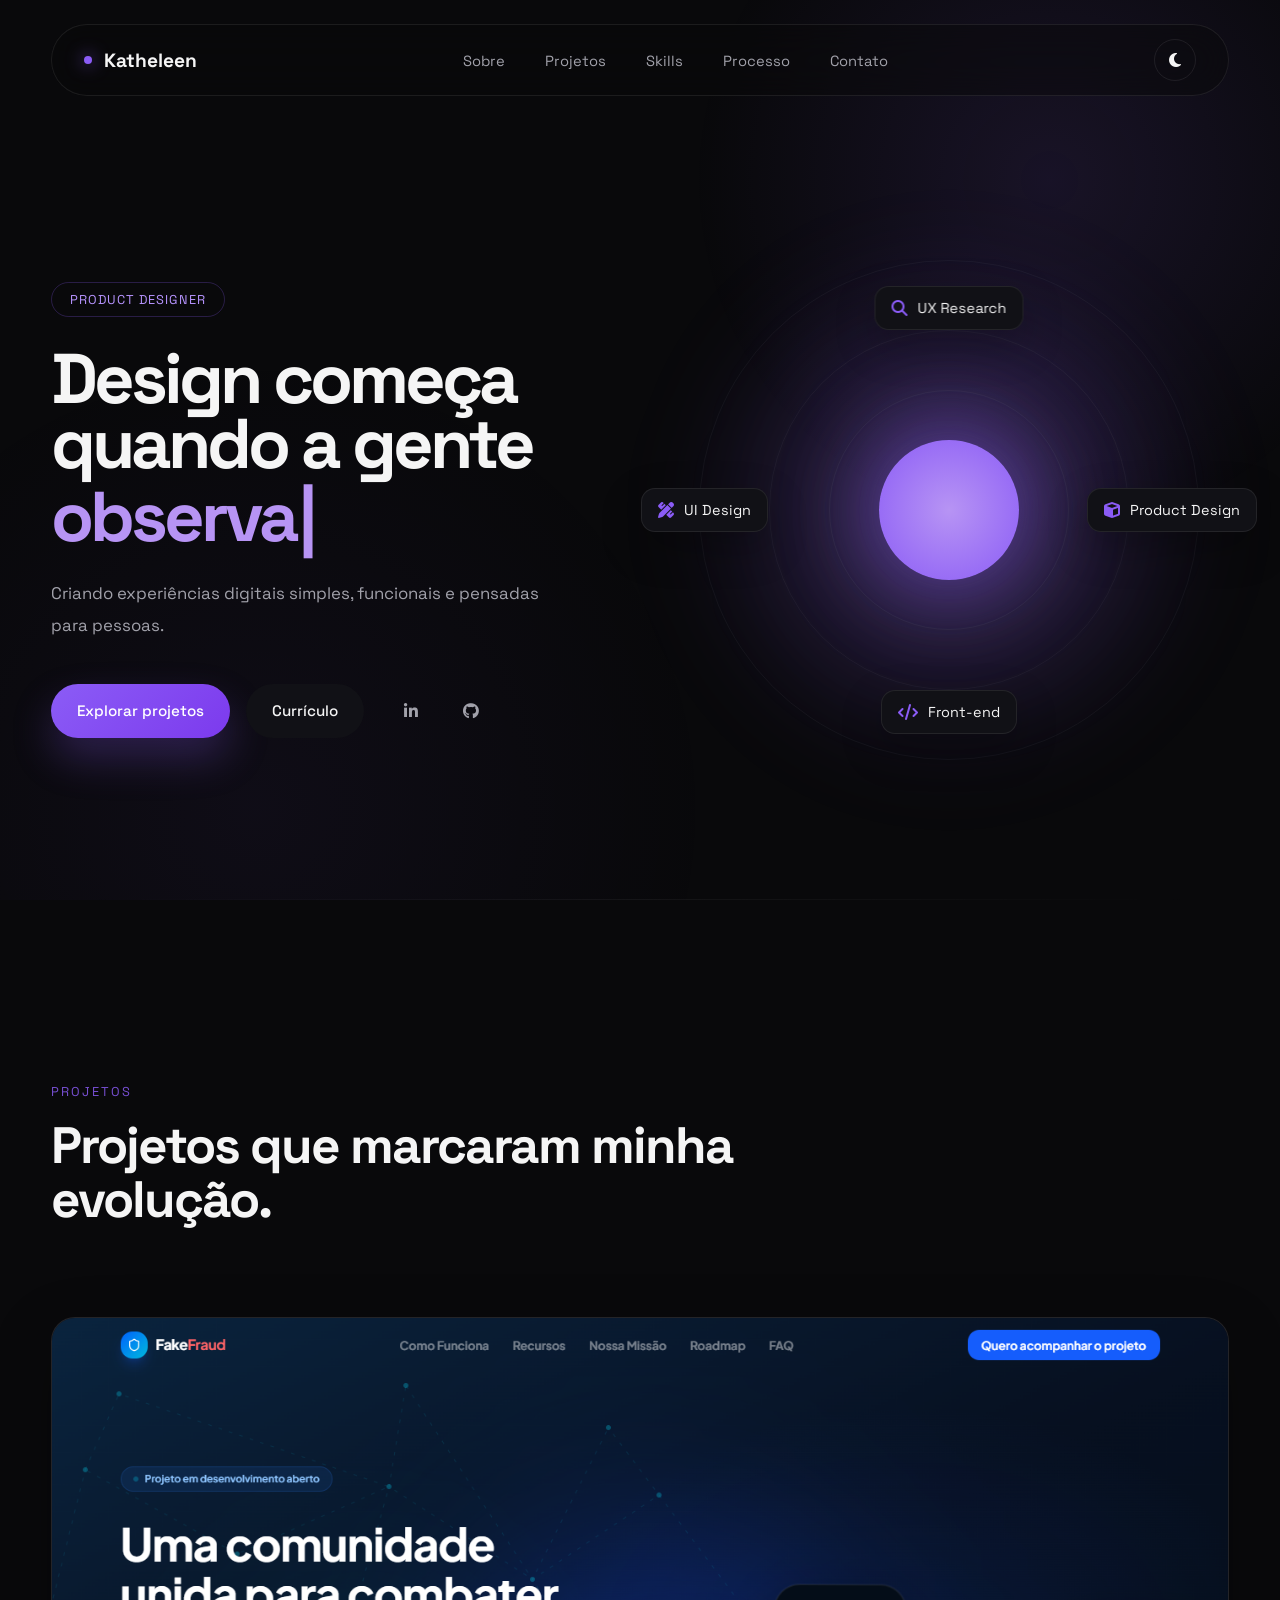
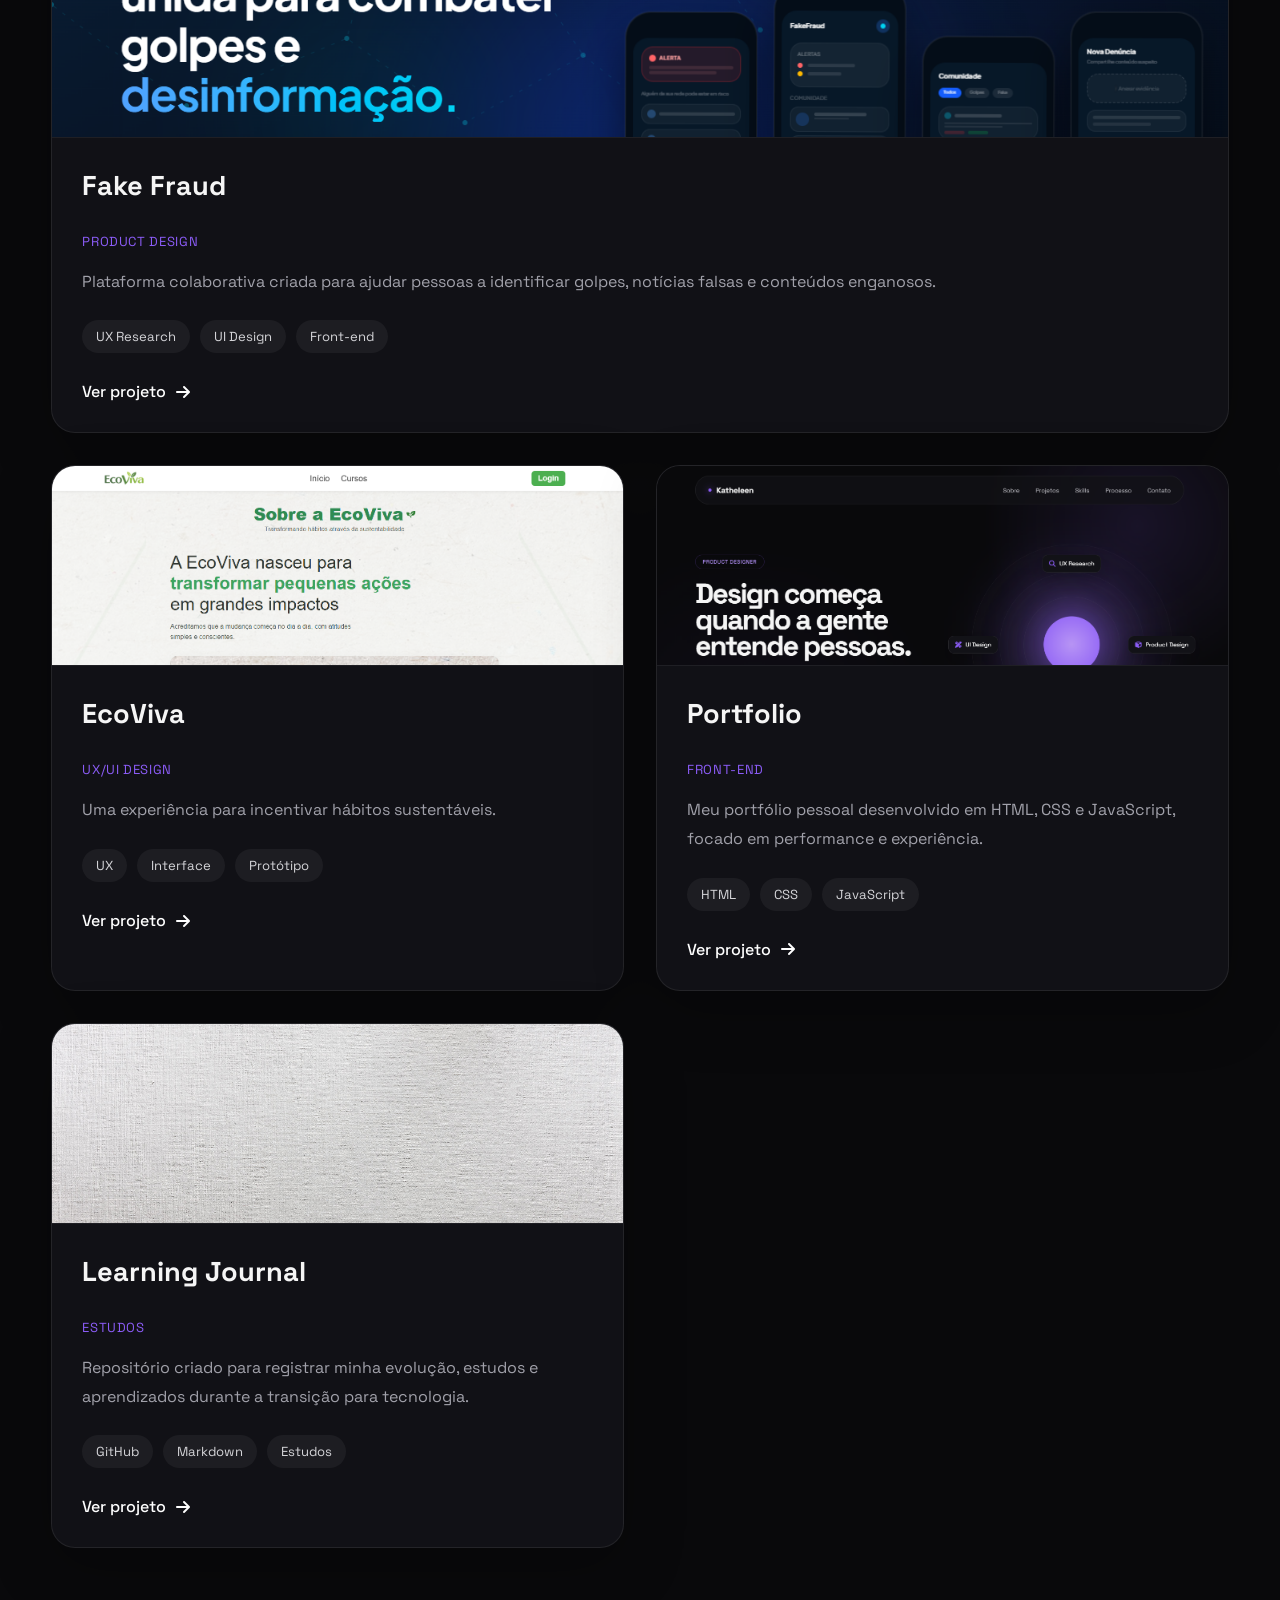
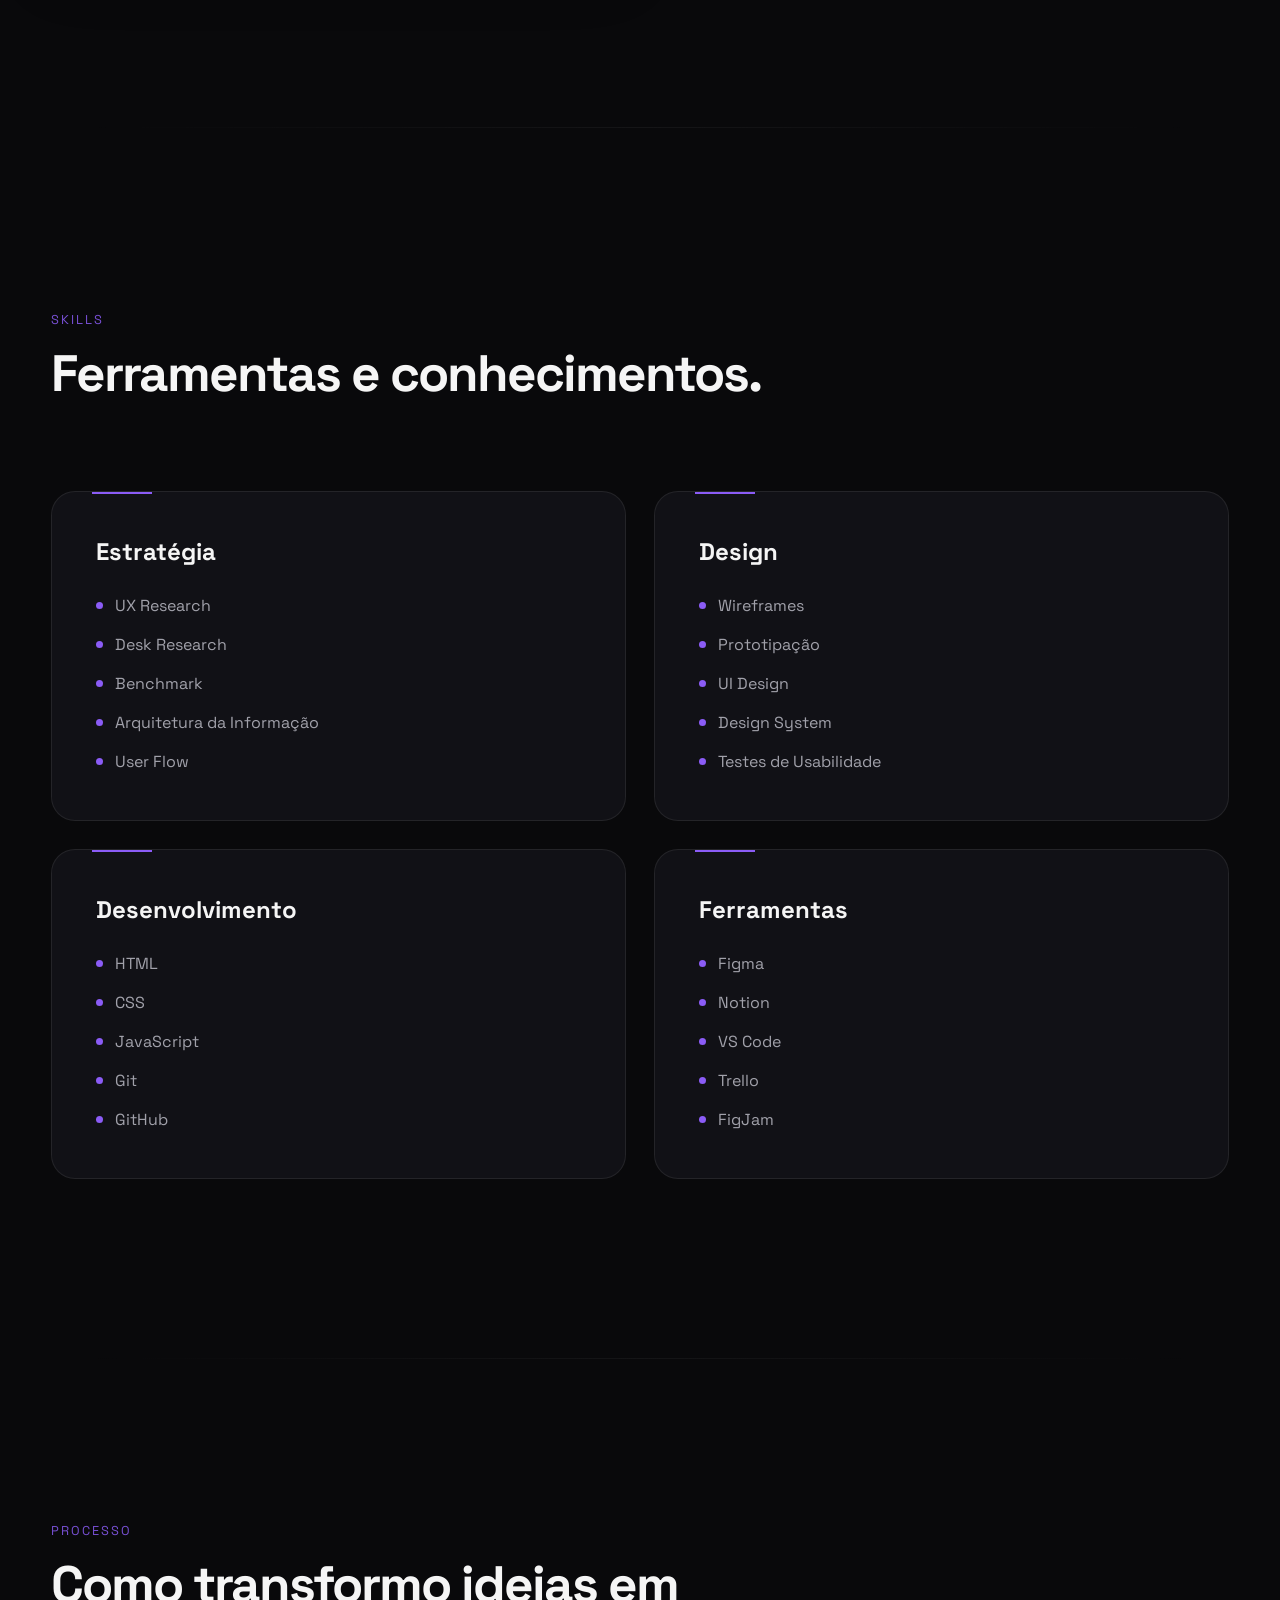
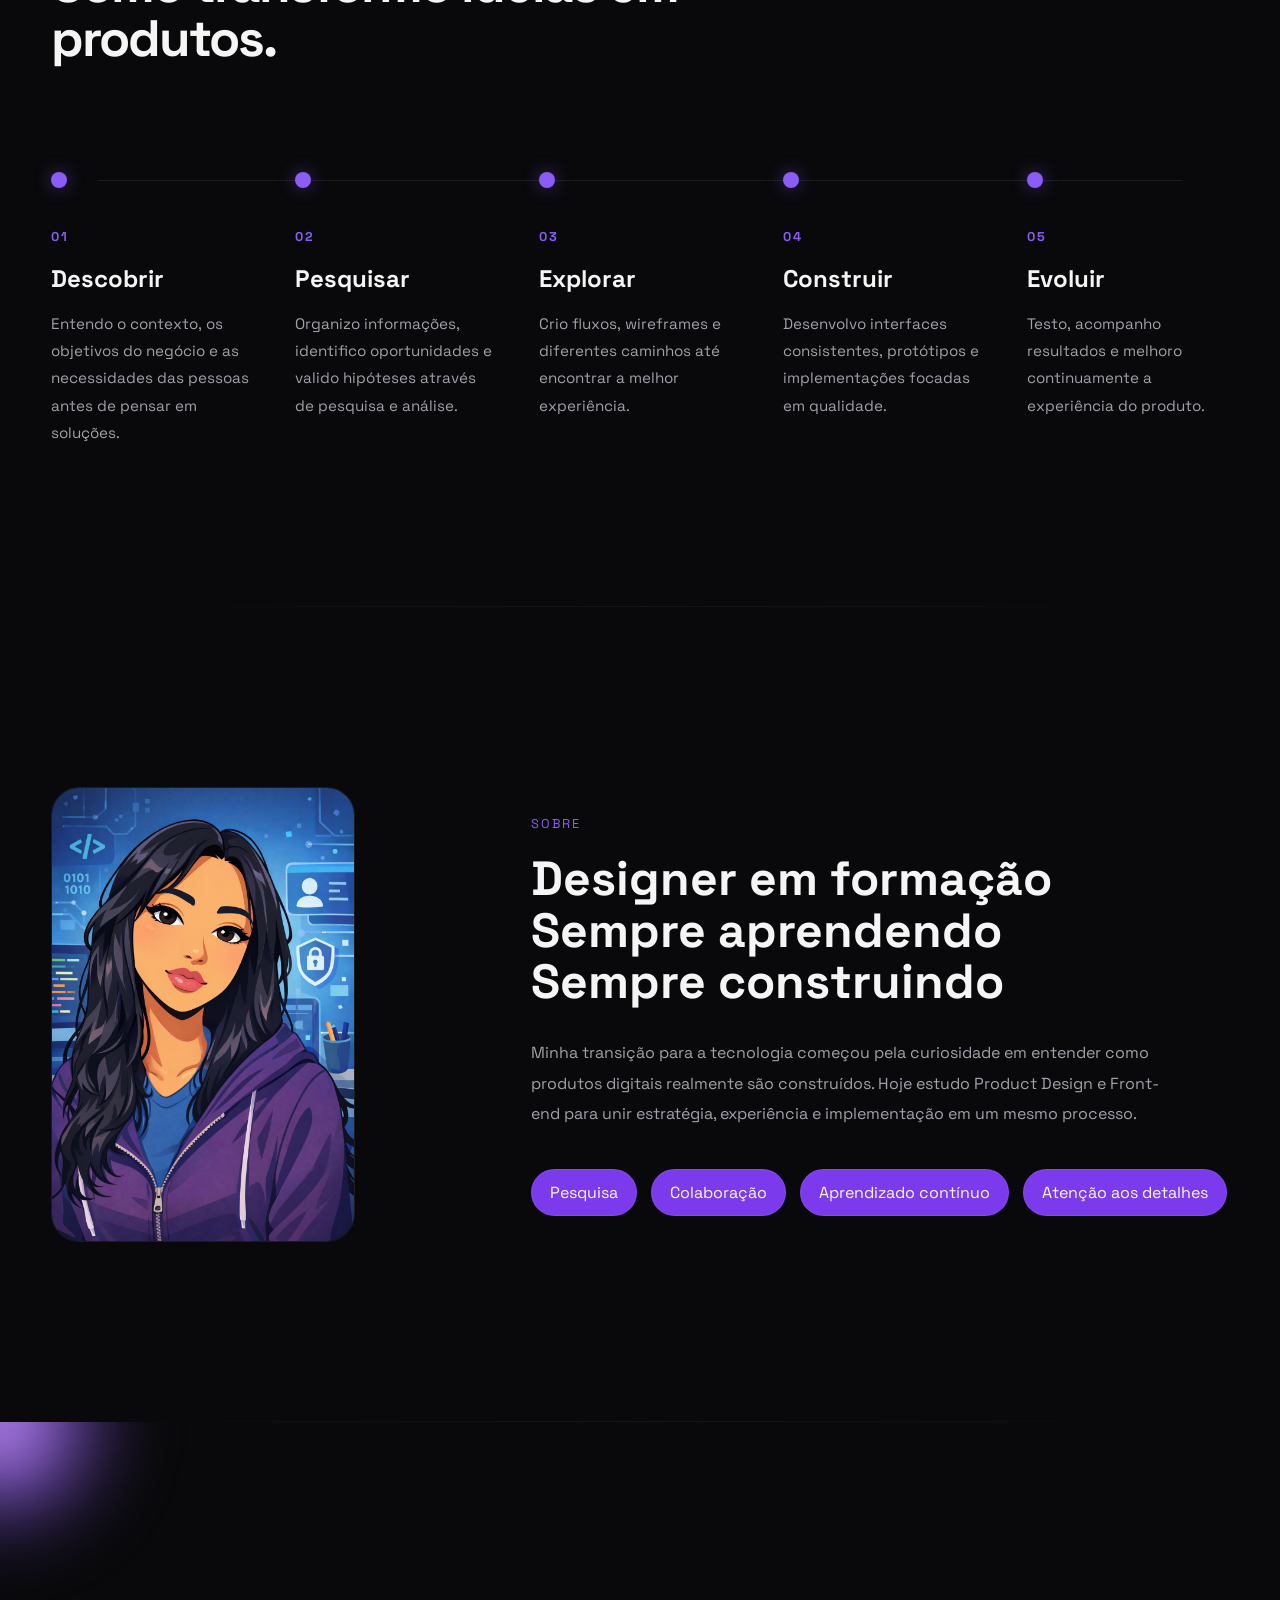
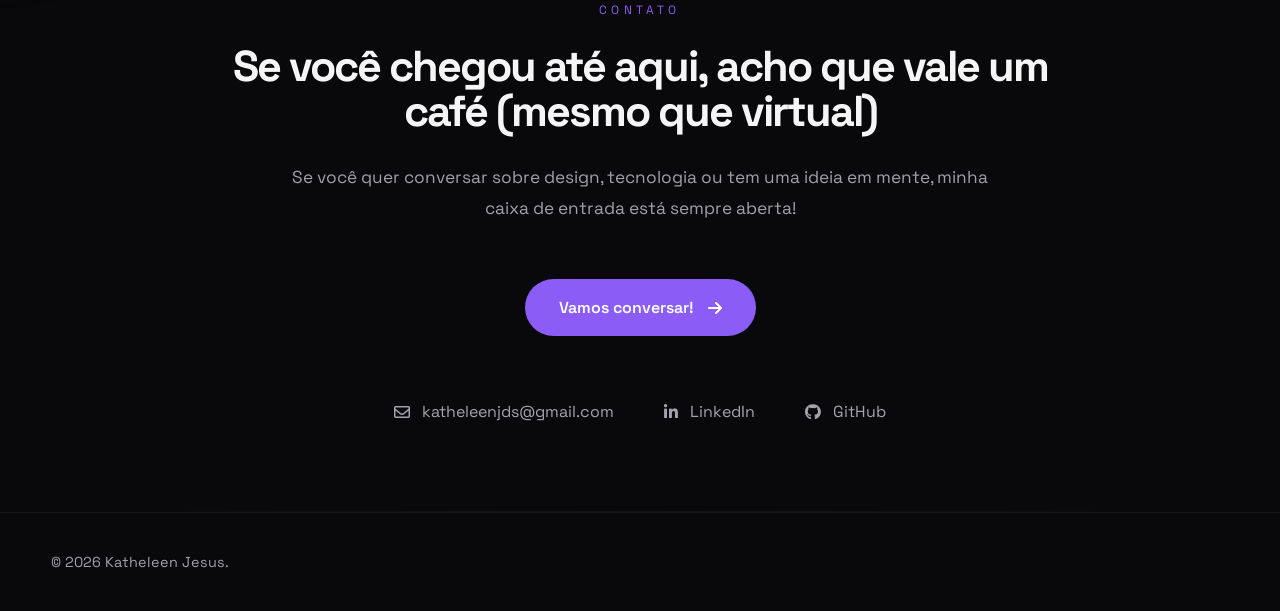
==== commit cd35e185: "feat: add theme switcher and enhance hero interactions" ====
--- a/index.html
+++ b/index.html
@@ -40,7 +40,11 @@
 
                 <li><a href="#contato">Contato</a></li>
 
+                
             </ul>
+            <button id="theme-toggle" class="theme-toggle" aria-label="Alternar tema">
+                <i class="fa-solid fa-moon"></i>
+            </button>
 
         </nav>
 
@@ -60,13 +64,10 @@
 
             </span>
 
-            <h1>
-
-                Design começa
-                quando a gente
-                entende pessoas.
-
-            </h1>
+<h1 class="hero-title">
+    Design começa quando a gente
+    <span id="typing-text"></span>
+</h1>
 
             <p>
 
@@ -83,7 +84,7 @@
 
                 </a>
 
-                <a href="./assets/KatheleenJesusResume.pdf" class="btn-secondary">
+                <a href="./assets/KatheleenCV.pdf" class="btn-secondary">
 
                     Currículo
 
@@ -634,4 +635,4 @@
 <script src="./src/script.js"></script>
 
 </body>
-</html>
+</html>
--- a/css/style.css
+++ b/css/style.css
@@ -1,3 +1,44 @@
+body.light{
+
+    --bg:#F7F7FA;
+    --surface:#FFFFFF;
+    --card:#FFFFFF;
+
+    --text:#18181B;
+    --text-secondary:#383a3d;
+
+    --primary:#8B5CF6;
+    --primary-light:#A855F7;
+
+    --border:#E4E4E7;
+    --hover:#8B5CF6;
+    --tag:#F3F4F6;
+    --tag-text:#374151;
+
+}
+
+body.light .navbar{
+
+    background:rgba(255,255,255,.45);
+
+    border:1px solid rgba(0,0,0,.08);
+
+}
+
+.navbar.scrolled{
+
+    background:rgba(9,9,11,.75);
+
+    box-shadow:0 10px 30px rgba(0,0,0,.18);
+
+}
+
+body.light .navbar.scrolled{
+
+    background:rgba(255,255,255,.80);
+
+}
+
 ::selection{
     background:#B794F4;
     color:#09090B;
@@ -14,6 +55,13 @@
     margin: 0;
     padding: 0;
     box-sizing: border-box;
+    transition:
+        background-color .35s ease,
+        color .35s ease,
+        border-color .35s ease,
+        box-shadow .35s ease,
+        fill .35s ease,
+        stroke .35s ease;
 }
 
 html{
@@ -22,9 +70,13 @@
 }
 
 body{
-    background: #09090b;
-    color: #f5f5f5;
+    background:var(--bg);
+    color:var(--text);
     font-family: "Space Grotesk",sans-serif;
+    transition:
+    background .4s ease,
+    color .4s ease;
+
 }
 
 section{
@@ -55,12 +107,23 @@
 
 :root{
     --bg:#09090B;
+    --surface:#111114;
     --card:#111116;
+
     --purple: #8B5CF6;
     --purpleLight:#B794FF;
+
     --text:#F5F5F5;
+    --text-secondary:#A1A1AA;
+
     --gray: #9CA3AF;
     --border:rgba(255,255,255,.08);
+    --primary:#8B5CF6;
+    --primary-light:#C084FC;
+
+    --hover:#8B5CF6;
+    --tag:#23232B;
+    --tag-text:#D4D4D8;
 }
 
 .container{
@@ -89,15 +152,35 @@
 }
 
 .navbar{
-    height: 72px;
-    display: flex;
-    align-items: center;
-    justify-content: space-between;
-    padding: 0 32px;
-    border-radius: 999px;
-    background: rgba(17,17,22,.75);
-    backdrop-filter: blur(18px);
-    border: 1px solid rgba(255,255,255,.08);
+    height:72px;
+
+    display:flex;
+    align-items:center;
+    justify-content:space-between;
+
+    padding:0 32px;
+
+    border-radius:999px;
+
+    background:rgba(9, 9, 11, 0.45);
+
+    backdrop-filter:blur(18px);
+    -webkit-backdrop-filter:blur(18px);
+
+    border:1px solid rgba(255,255,255,.08);
+
+    transition:
+        background .35s ease,
+        border-color .35s ease,
+        box-shadow .35s ease;
+}
+
+body.light .navbar{
+
+    background:rgba(255,255,255,.75);
+
+    border-color:#E5E7EB;
+
 }
 
 .logo{
@@ -131,19 +214,58 @@
 }
 
 .nav-menu a{
-    color:#B7B7BD;
-    transition:.3s;
+    color:var(--text-secondary);
     font-size:.92rem;
 }
 
 .nav-menu a:hover{
-    color:white;
+     color:var(--text);
 }
 
 .hero{
     min-height: 100vh;
     display: flex;
     align-items: center;
+}
+
+.hero-title{
+
+    font-size:clamp(3rem,6vw,5rem);
+
+    font-weight:700;
+
+    line-height:1.05;
+
+}
+
+#typing-text{
+
+    display:block;
+
+    color:#B794F4;
+
+    margin-top:8px;
+
+}
+
+#typing-text::after{
+
+    content:"|";
+
+    margin-left:3px;
+
+    animation:blink .8s infinite;
+
+}
+
+@keyframes blink{
+
+    50%{
+
+        opacity:0;
+
+    }
+
 }
 
 .hero-container{
@@ -170,6 +292,16 @@
     margin-bottom:30px;
 }
 
+body.light .hero-tag{
+
+    background:#F3E8FF;
+
+    color:#7C3AED;
+
+    border-color:#D8B4FE;
+
+}
+
 .hero-left h1{
 
     font-size:clamp(3rem,6vw,4.4rem);
@@ -186,7 +318,8 @@
 
     max-width:520px;
 
-    color:#B6B6BE;
+  color:var(--text-secondary);
+
 
     line-height:1.9;
 
@@ -230,6 +363,56 @@
 
 }
 
+p{
+
+    color:var(--text-secondary);
+
+}
+
+.theme-toggle{
+
+    width:42px;
+
+    height:42px;
+
+    border-radius:50%;
+
+    border:1px solid var(--border);
+
+    background:transparent;
+
+    color:var(--text);
+
+    cursor:pointer;
+
+    display:flex;
+
+    justify-content:center;
+
+    align-items:center;
+
+    transition:.35s;
+
+}
+
+.theme-toggle:hover{
+
+    background:rgba(139,92,246,.12);
+
+    border-color:var(--primary);
+
+    box-shadow:0 0 20px rgba(139,92,246,.25);
+
+    transform:rotate(180deg);
+
+}
+
+.theme-toggle i{
+
+    font-size:16px;
+
+}
+
 .btn-primary{
 
     background:linear-gradient(135deg,#8B5CF6,#7C3AED);
@@ -250,17 +433,18 @@
 
 .btn-secondary{
 
-    border:1px solid rgba(255,255,255,.08);
-
-    background:#121217;
-
-    color:#E4E4E7;
+
+   background:var(--card);
+
+    color:var(--text);
 
 }
 
 .btn-secondary:hover{
 
-    border-color:rgba(139,92,246,.4);
+    background:rgba(139,92,246,.08);
+
+    border-color:var(--primary);
 
     transform:translateY(-3px);
 
@@ -321,8 +505,7 @@
 
     border-radius:50%;
 
-    color:#8B8B93;
-
+color:var(--text-secondary);
     transition: 
     transform .35s,
     color .35s;
@@ -337,7 +520,7 @@
 
 .hero-social a:hover{
 
-    color:#fff;
+    color:var(--primary);
 
     transform:
     translateY(-4px)
@@ -507,13 +690,13 @@
 
     padding:12px 16px;
 
-    background:#121217;
-
-    border:1px solid rgba(255,255,255,.08);
+    background:var(--card);
+
+    border:1px solid var(--border);
 
     border-radius:14px;
 
-    color:white;
+    color:var(--text);
 
     backdrop-filter:blur(16px);
 
@@ -687,10 +870,21 @@
 
 }
 
+.project-card,
+.skill-card,
+.process-card{
+
+    background:var(--card);
+
+    border:1px solid var(--border);
+
+    transition:.35s;
+
+}
+
 .project-card{
 
-    background:#111116;
-
+    background:var(--card);
     border:1px solid rgba(255,255,255,.08);
 
     border-radius:24px;
@@ -703,10 +897,7 @@
     border-color .45s ease;
     position:relative;
 
-background:linear-gradient(
-180deg,
-#121217,
-#0D0D10);
+
 
 box-shadow:
 0 20px 60px rgba(0,0,0,.25);
@@ -774,7 +965,7 @@
 
 .project-content p{
 
-    color:#B4B4BC;
+    color:var(--text-secondary);
 
     line-height:1.8;
 
@@ -803,6 +994,14 @@
     color:#D4D4D8;
 
     font-size:.82rem;
+
+}
+
+body.light .project-tags span{
+
+    background:#F1F5F9;
+
+    color:#374151;
 
 }
 
@@ -896,7 +1095,8 @@
 
 .skill-card{
 
-    background:#111116;
+        background:var(--card);
+
 
     border:1px solid rgba(255,255,255,.08);
 
@@ -938,7 +1138,7 @@
 
 .skill-card li{
 
-    color:#B4B4BC;
+    color:var(--text-secondary);
 
     display:flex;
 
@@ -1086,7 +1286,7 @@
 
 .process-item p{
 
-    color:#A1A1AA;
+color:var(--text-secondary);
 
     line-height:1.8;
 
@@ -1199,7 +1399,7 @@
 
 .about-content p{
 
-    color:#A1A1AA;
+    color:var(--text-secondary);
 
     line-height:1.9;
 
@@ -1227,9 +1427,9 @@
 
     border:1px solid rgba(255,255,255,.08);
 
-    background:#111116;
-
-    color:#E4E4E7;
+    background:#7C3AED;
+
+    color:#fafafa;
 
 }
 
@@ -1275,7 +1475,7 @@
 
 .contact-title{
 
-    font-size:clamp(0.1rem,2vw,2.7rem);
+    font-size:clamp(0.1rem,5vw,2.7rem);
 
     line-height:1.05;
 
@@ -1293,7 +1493,7 @@
 
     margin:28px auto 55px;
 
-    color:#9F9FA8;
+color:var(--text-secondary);
 
     font-size:1.08rem;
 
@@ -1415,7 +1615,7 @@
 
 .footer p{
 
-    color:#7D7D85;
+color:var(--text-secondary);
 
     font-size:.9rem;
 
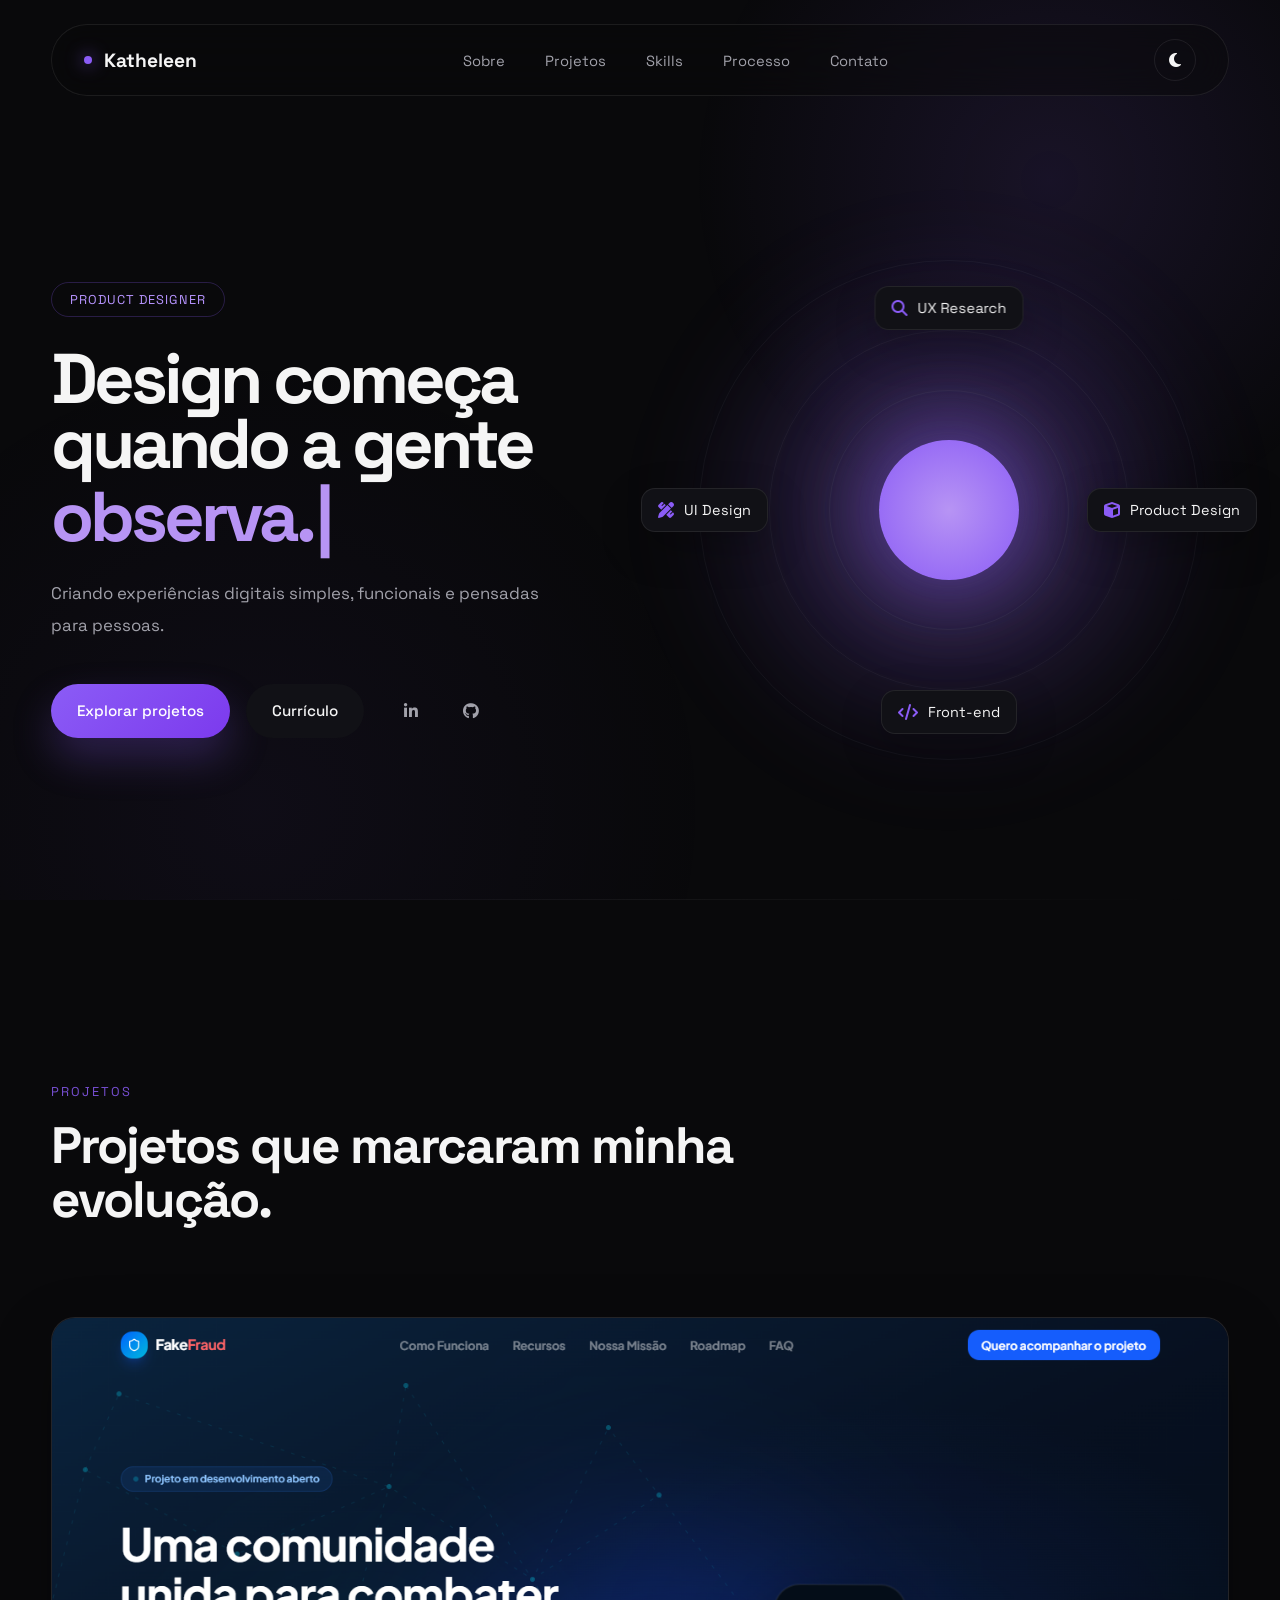
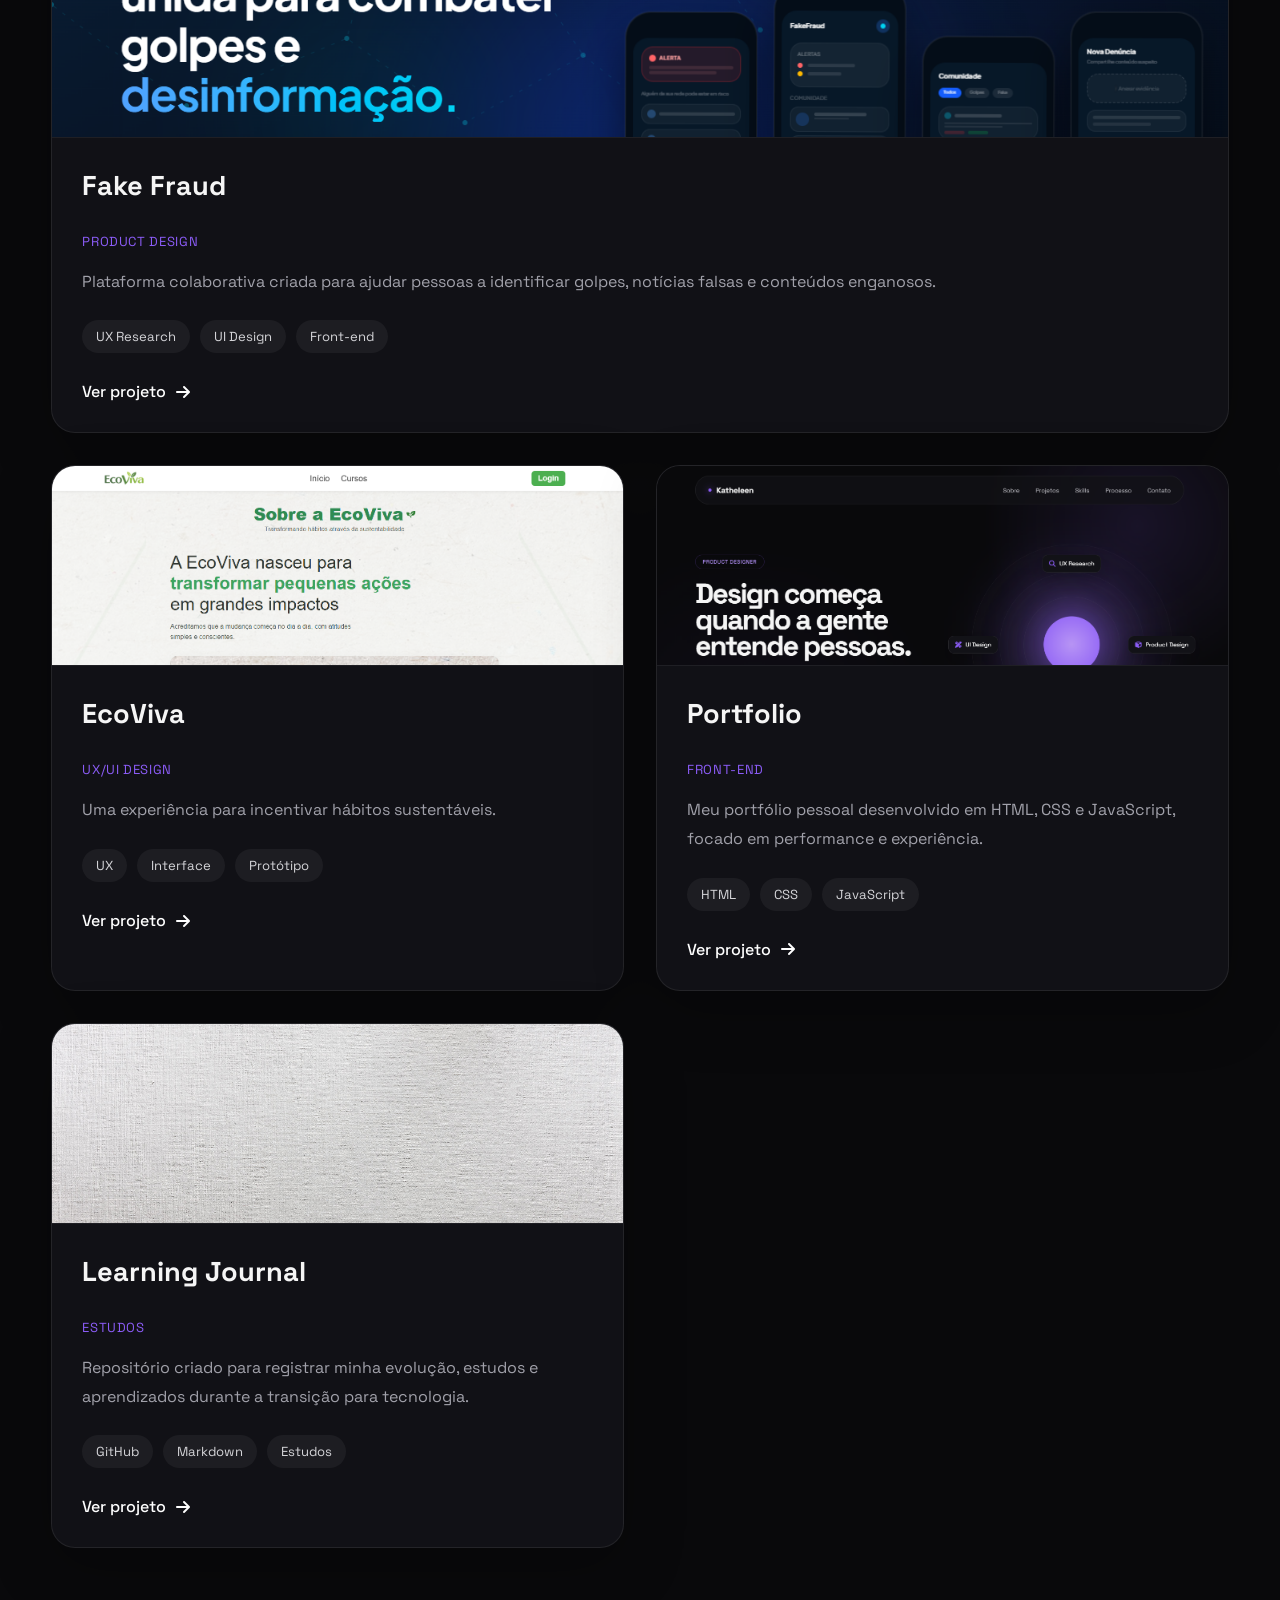
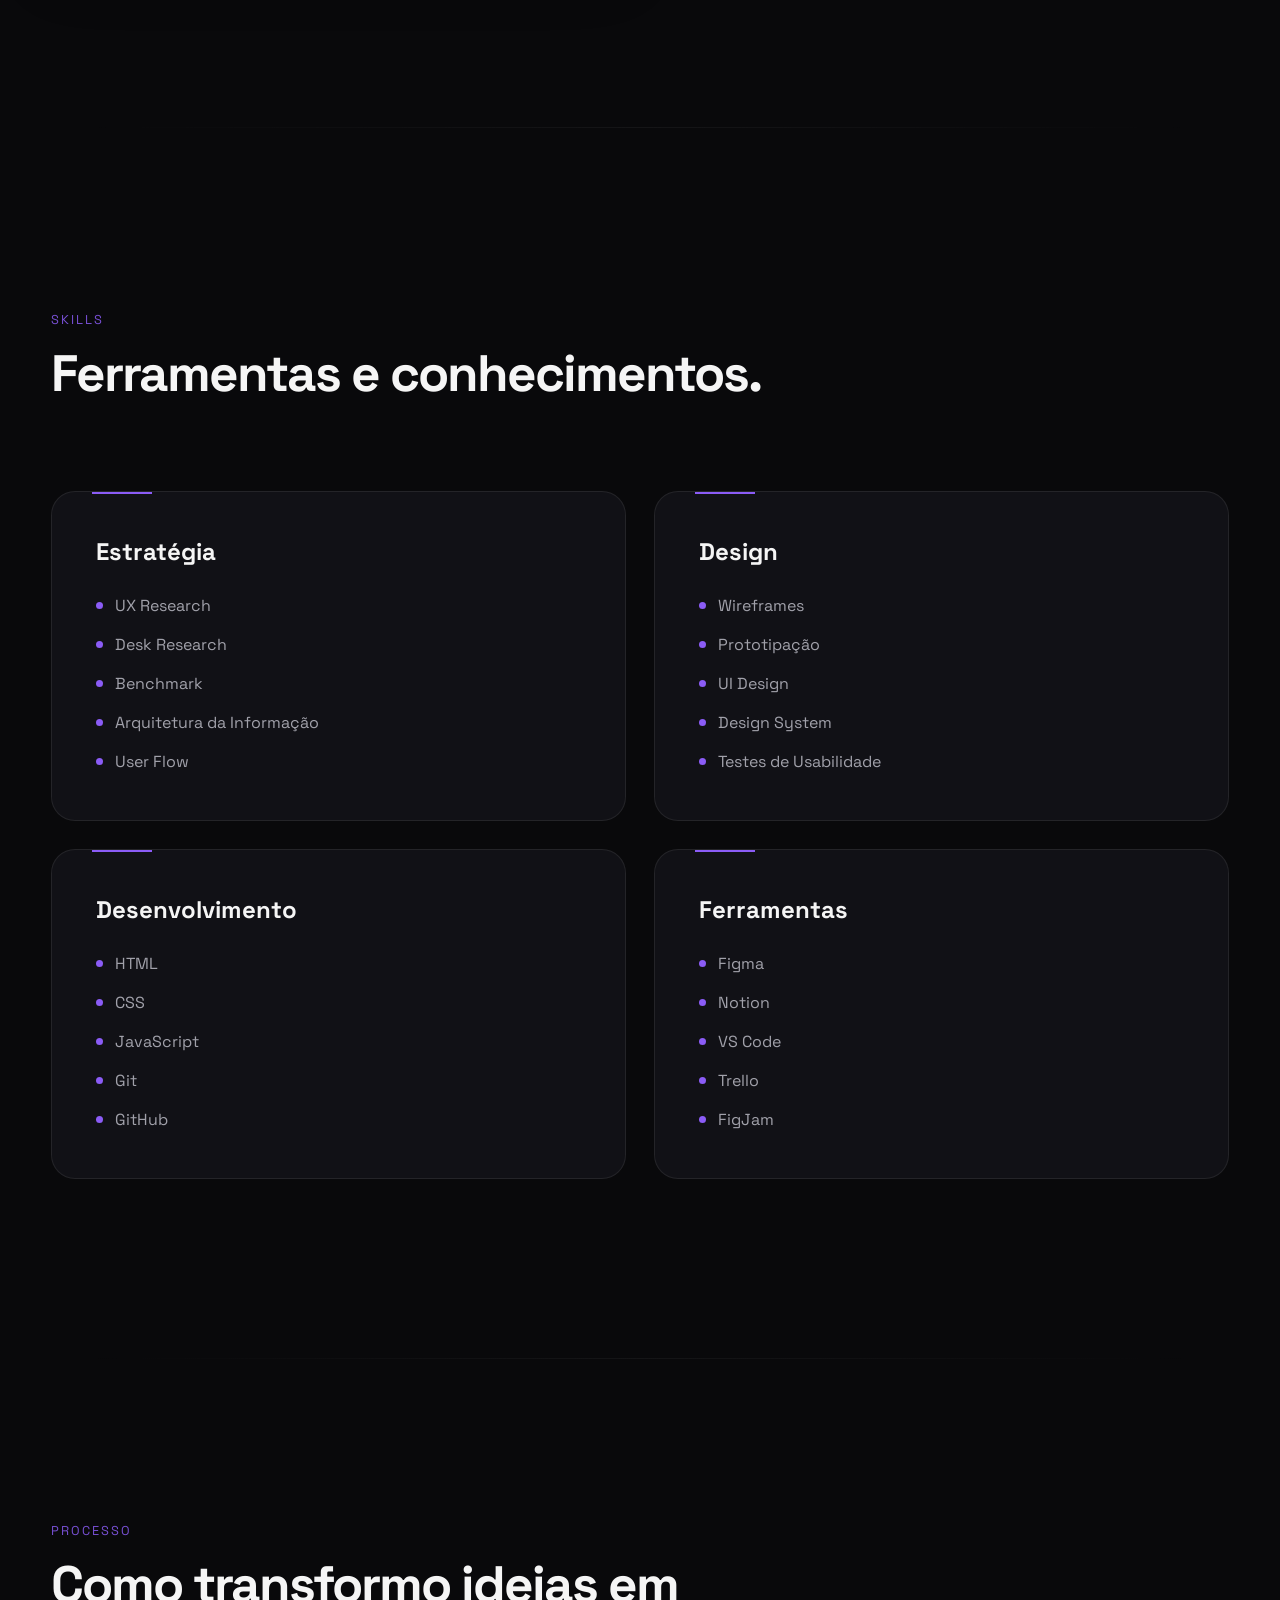
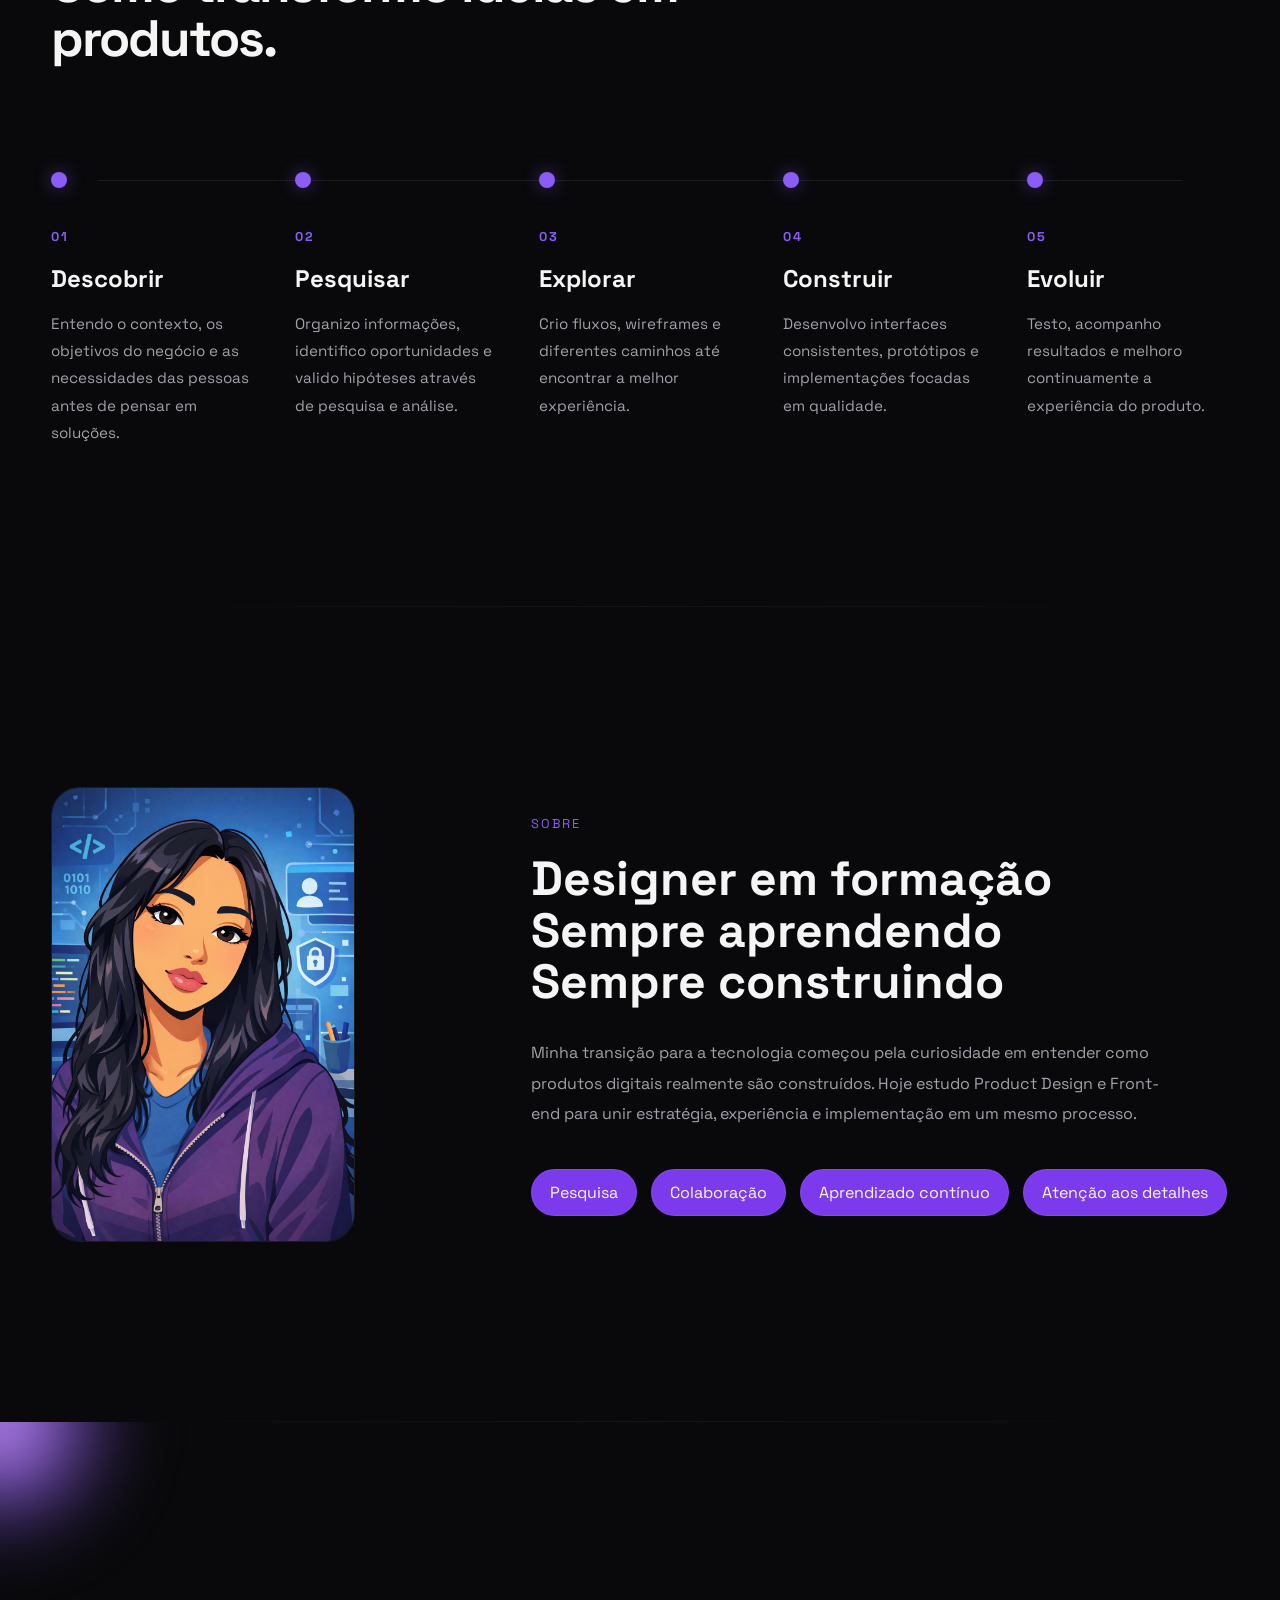
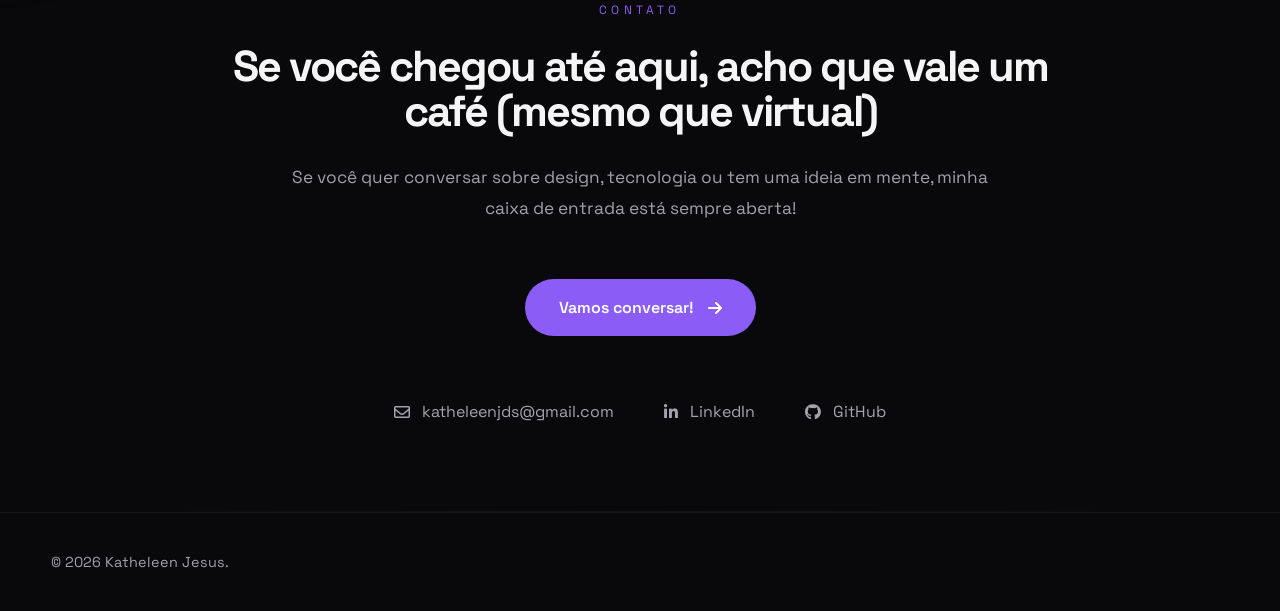
==== commit 8ce36714: "feat: add theme switcher and enhance hero interactions" ====
--- a/index.html
+++ b/index.html
@@ -84,7 +84,7 @@
 
                 </a>
 
-                <a href="./assets/KatheleenCV.pdf" class="btn-secondary">
+                <a href="./assets/KatheleenJesusResume.pdf" class="btn-secondary">
 
                     Currículo
 
@@ -635,4 +635,4 @@
 <script src="./src/script.js"></script>
 
 </body>
-</html>+</html>
--- a/css/style.css
+++ b/css/style.css
@@ -340,7 +340,6 @@
     gap:16px;
 
     margin-top:42px;
-
     flex-wrap:wrap;
 
 }
@@ -1619,4 +1618,4 @@
 
     font-size:.9rem;
 
-}+}
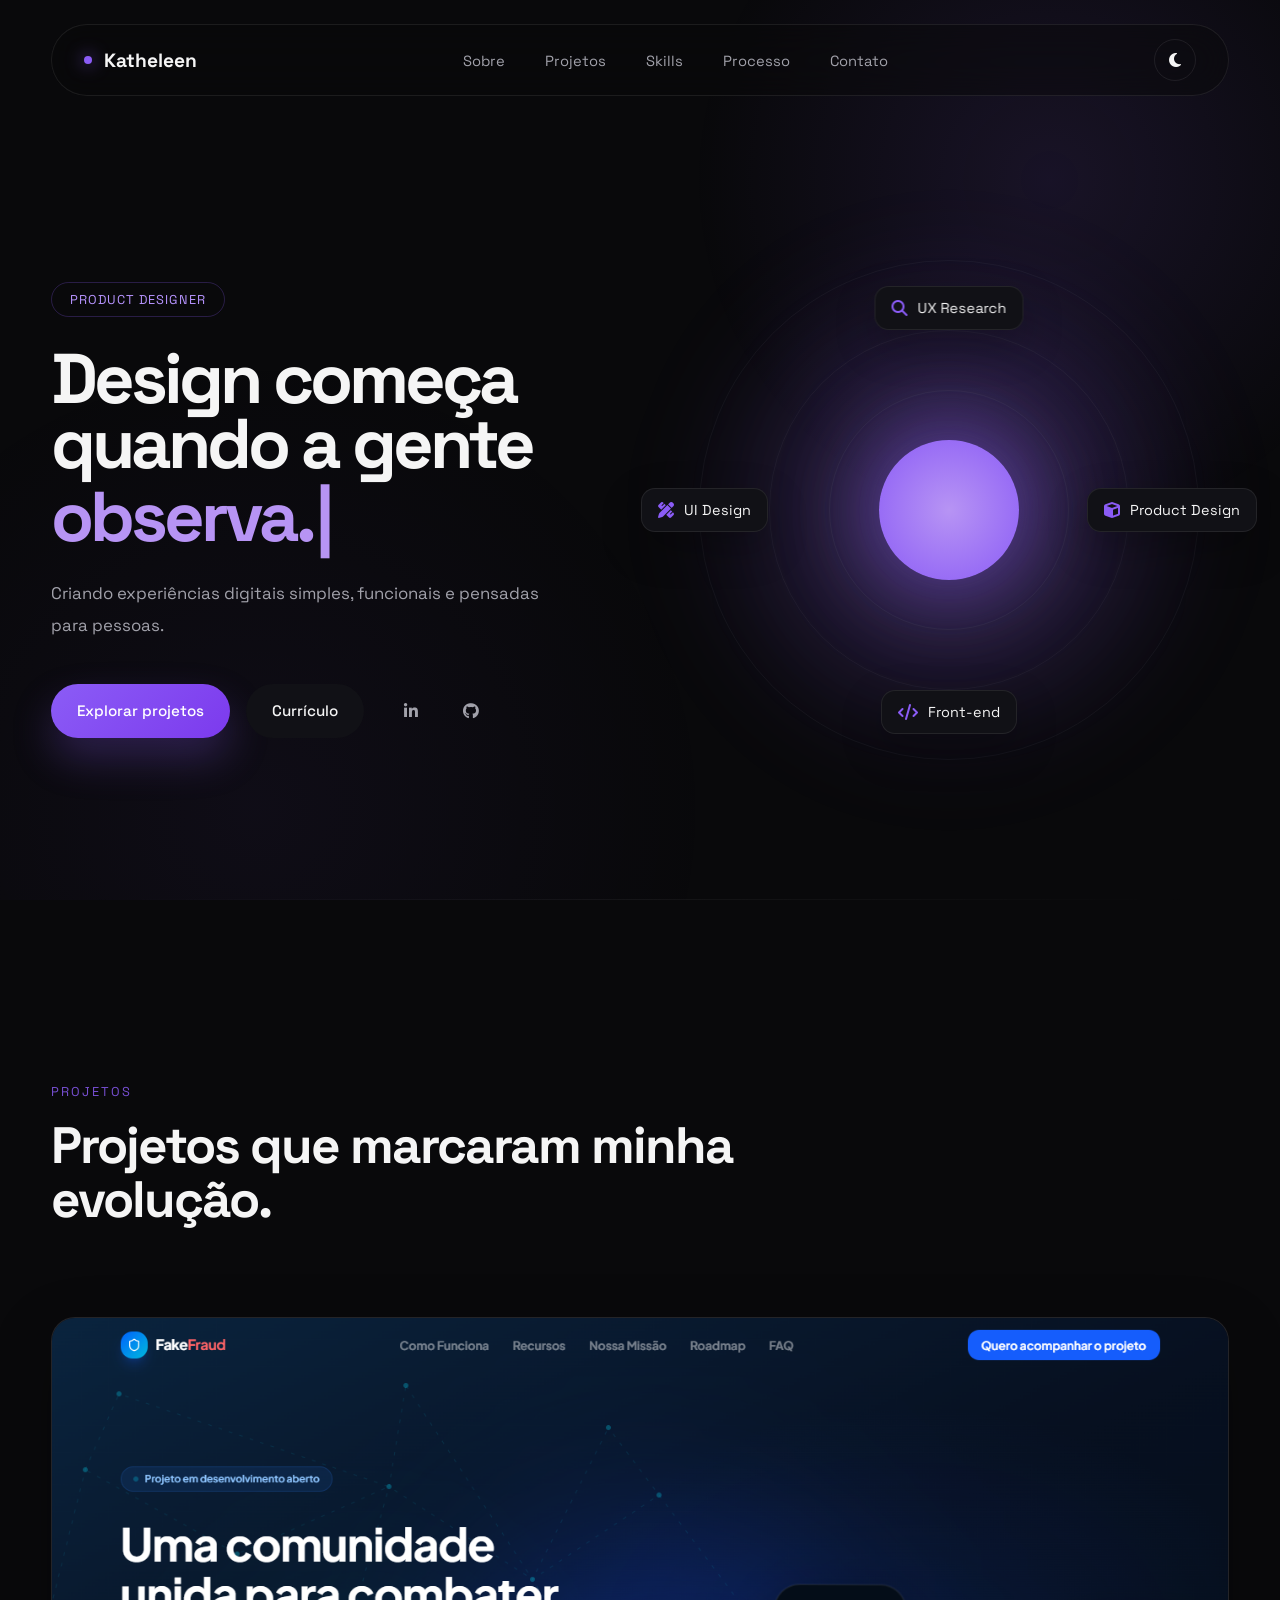
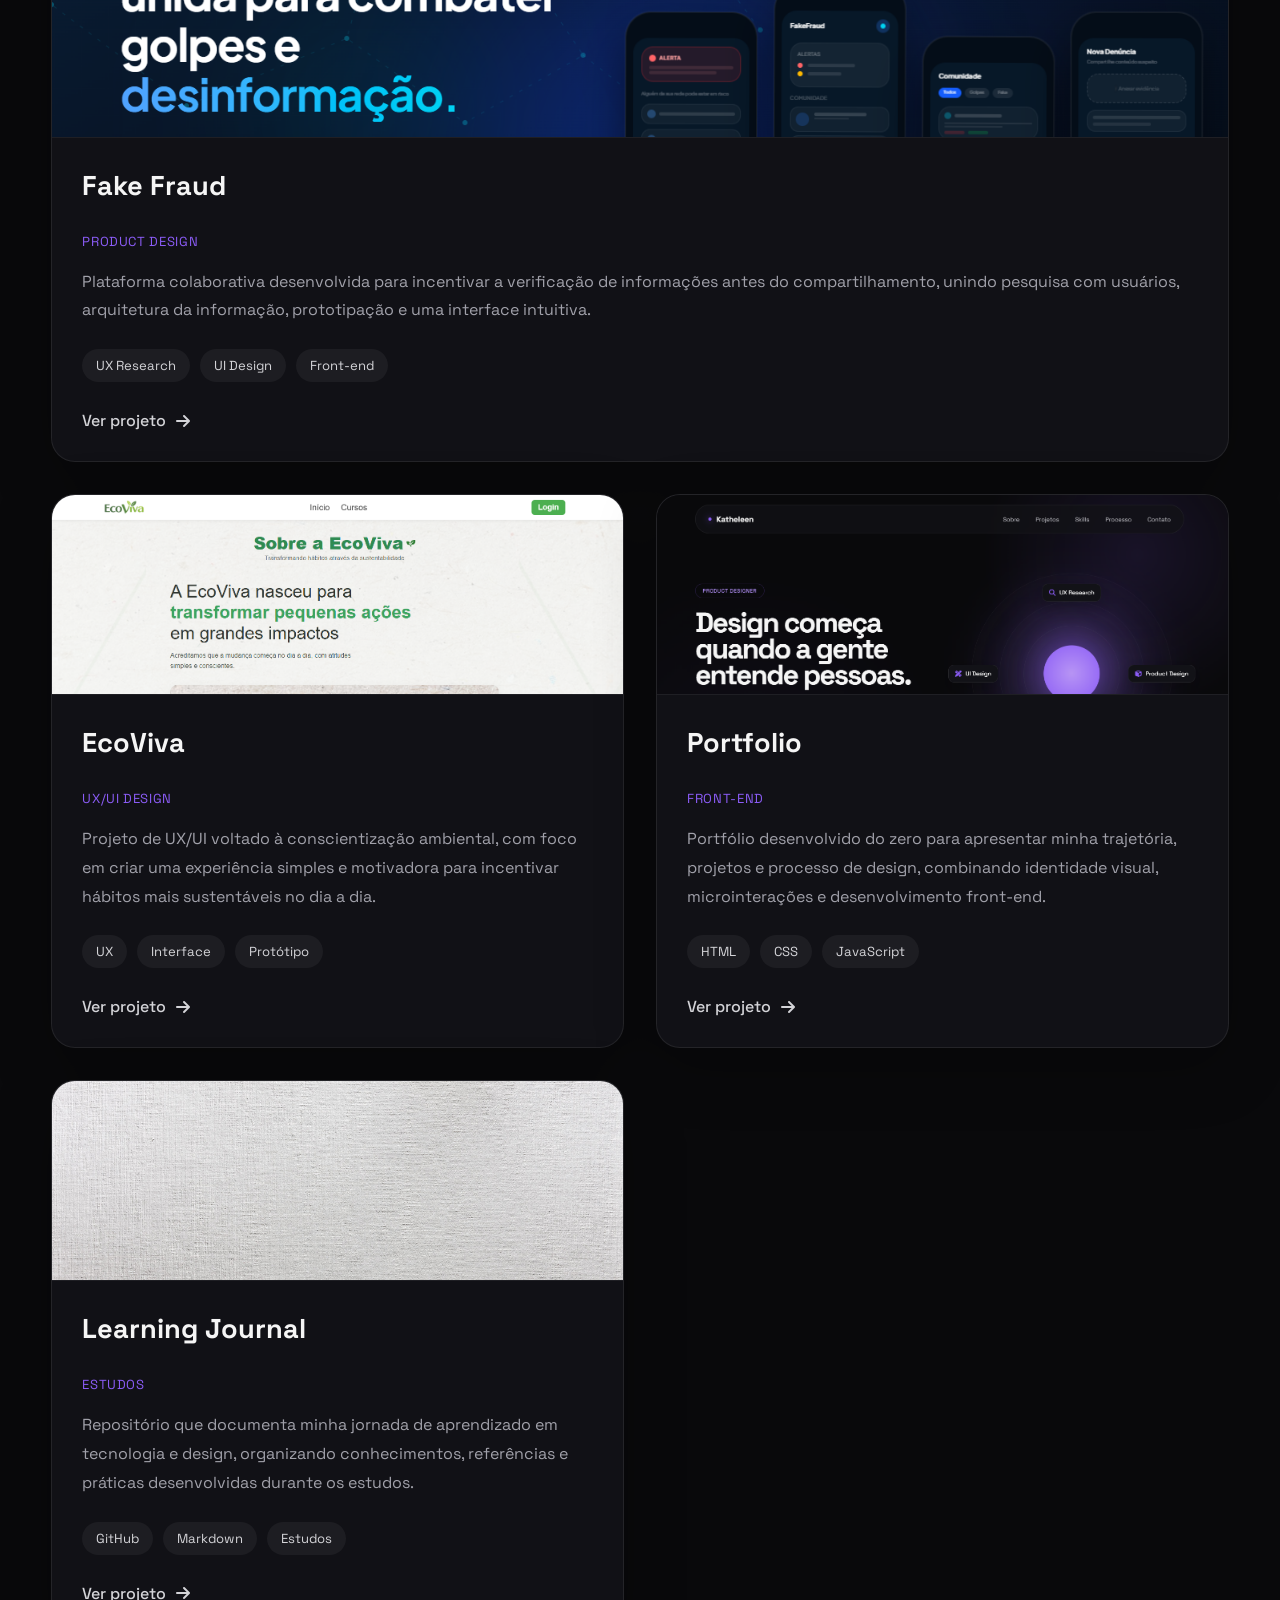
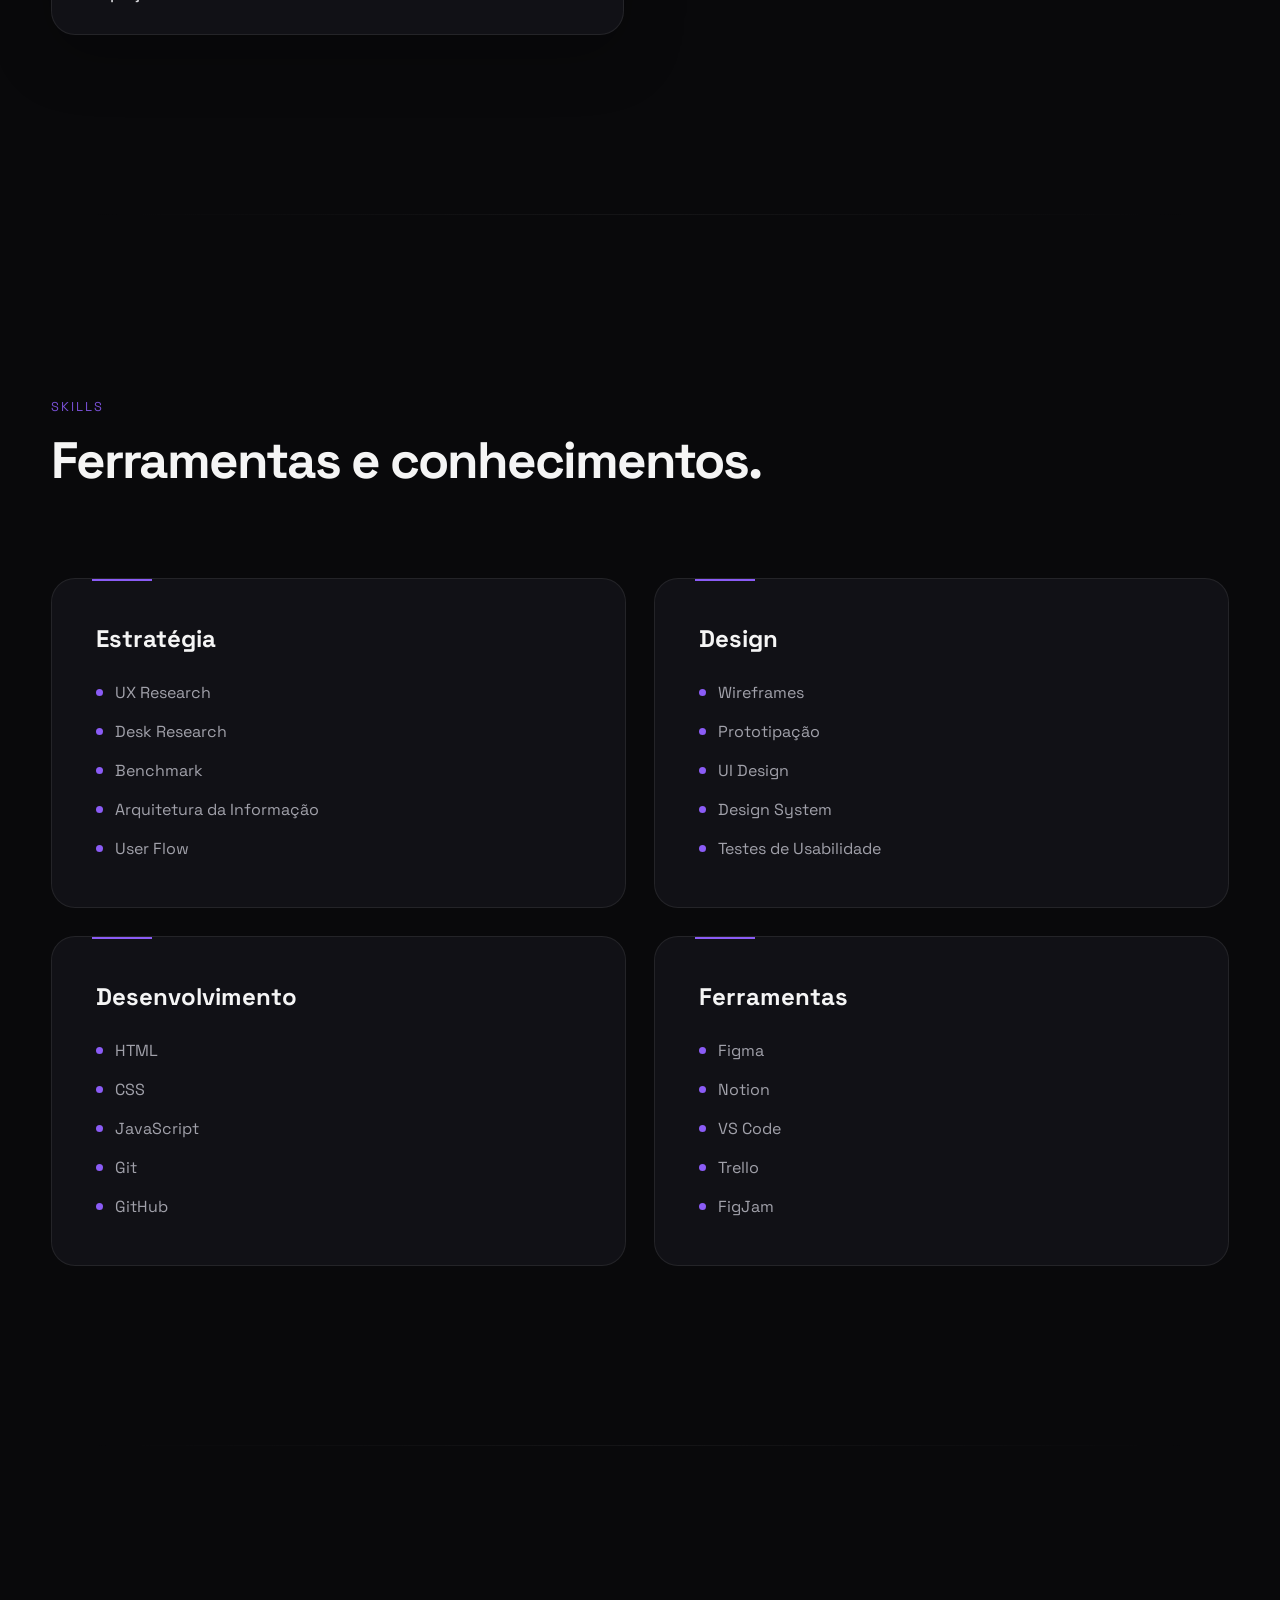
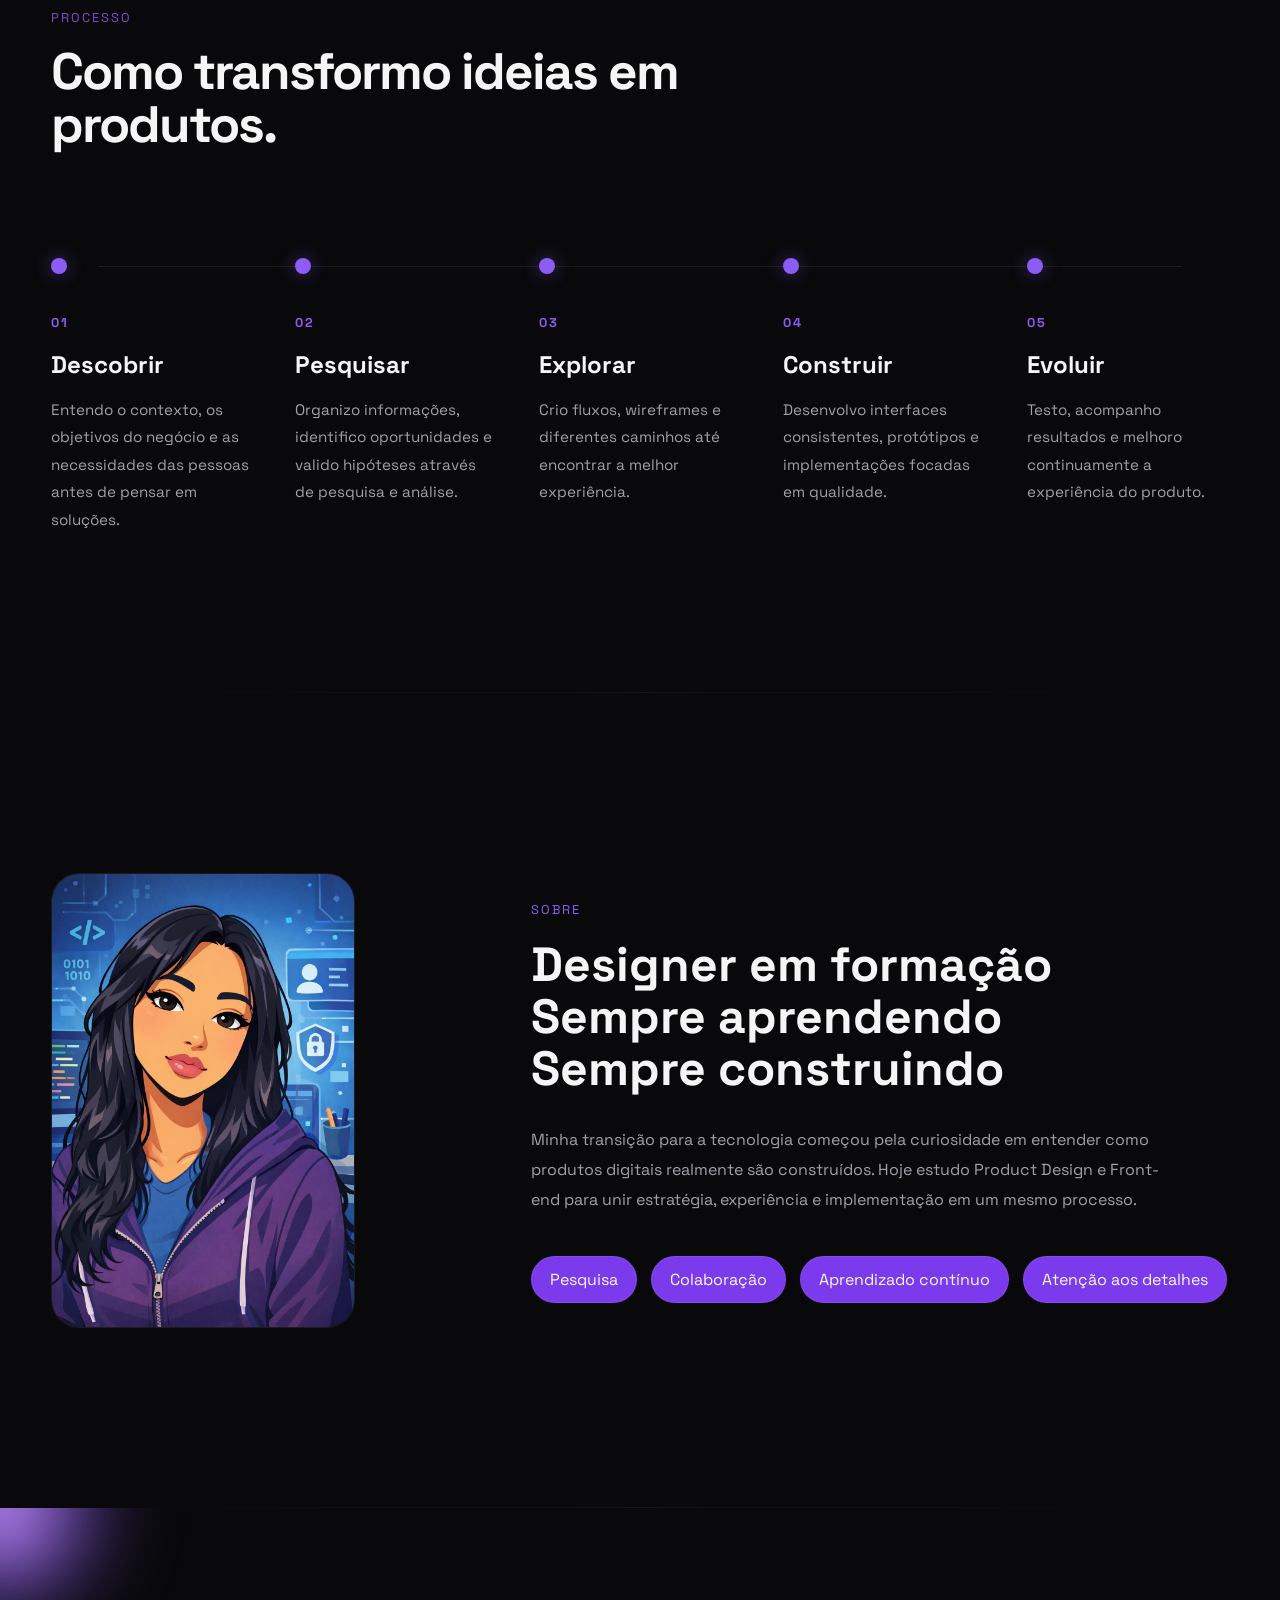
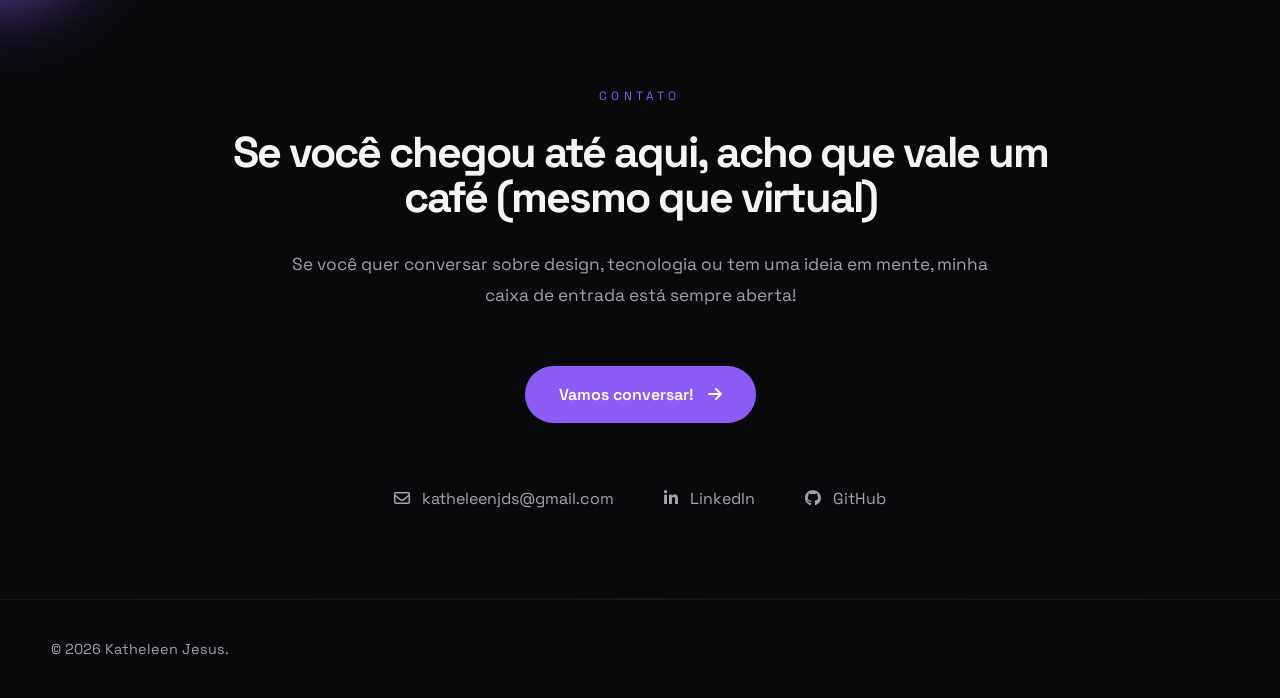
==== commit 37156005: "feat: polish portfolio interface and project descriptions" ====
--- a/index.html
+++ b/index.html
@@ -196,9 +196,7 @@
 </div>
                     <p>
 
-                        Plataforma colaborativa criada para ajudar pessoas
-                        a identificar golpes, notícias falsas e conteúdos
-                        enganosos.
+                        Plataforma colaborativa desenvolvida para incentivar a verificação de informações antes do compartilhamento, unindo pesquisa com usuários, arquitetura da informação, prototipação e uma interface intuitiva.
 
                     </p>
 
@@ -243,7 +241,7 @@
 </div>
                     <p>
 
-                      Uma experiência para incentivar hábitos sustentáveis.
+                      Projeto de UX/UI voltado à conscientização ambiental, com foco em criar uma experiência simples e motivadora para incentivar hábitos mais sustentáveis no dia a dia.
 
                     </p>
 
@@ -288,8 +286,7 @@
 </div>
                     <p>
 
-                        Meu portfólio pessoal desenvolvido em HTML, CSS e
-                        JavaScript, focado em performance e experiência.
+                        Portfólio desenvolvido do zero para apresentar minha trajetória, projetos e processo de design, combinando identidade visual, microinterações e desenvolvimento front-end.
 
                     </p>
 
@@ -334,8 +331,7 @@
 </div>
                     <p>
 
-                        Repositório criado para registrar minha evolução,
-                        estudos e aprendizados durante a transição para tecnologia.
+                        Repositório que documenta minha jornada de aprendizado em tecnologia e design, organizando conhecimentos, referências e práticas desenvolvidas durante os estudos.
 
                     </p>
 
--- a/css/style.css
+++ b/css/style.css
@@ -36,6 +36,31 @@
 body.light .navbar.scrolled{
 
     background:rgba(255,255,255,.80);
+
+}
+
+body.light .hero-glow{
+
+    background:radial-gradient(
+        circle,
+        rgba(168,85,247,.45) 0%,
+        rgba(168,85,247,.20) 35%,
+        rgba(168,85,247,.05) 70%,
+        transparent 100%
+    );
+
+}
+
+body.light .circle{
+
+    border:1px solid rgba(139,92,246,.18);
+
+}
+
+body.light .dot{
+
+    background:#8B5CF6;
+    opacity:.25;
 
 }
 
@@ -1034,7 +1059,7 @@
 
     margin-top:28px;
 
-    color:#fff;
+    color:var(--tag-text);
 
     font-weight:500;
 
@@ -1619,3 +1644,60 @@
     font-size:.9rem;
 
 }
+
+/* ========================= */
+/* HERO - LIGHT MODE */
+/* ========================= */
+
+body.light .gradient-glow{
+
+    background:
+        radial-gradient(circle,
+        rgba(139,92,246,.30) 0%,
+        rgba(139,92,246,.15) 45%,
+        transparent 75%);
+
+    filter:blur(80px);
+
+}
+
+body.light .glow-secondary{
+
+    background:
+        radial-gradient(circle,
+        rgba(192,132,252,.18) 0%,
+        transparent 70%);
+
+    opacity:.8;
+
+}
+
+body.light .center-circle{
+
+    background:
+        radial-gradient(circle at 35% 35%,
+        #E9D5FF 0%,
+        #C084FC 45%,
+        #8B5CF6 100%);
+
+    box-shadow:
+        0 0 35px rgba(139,92,246,.35),
+        0 0 80px rgba(139,92,246,.18);
+
+}
+
+body.light .orbit{
+
+    border:1px solid rgba(139,92,246,.20);
+
+    box-shadow:
+        inset 0 0 25px rgba(139,92,246,.05);
+
+}
+
+body.light .floating-card{
+
+    box-shadow:
+        0 12px 30px rgba(15,23,42,.08);
+
+}
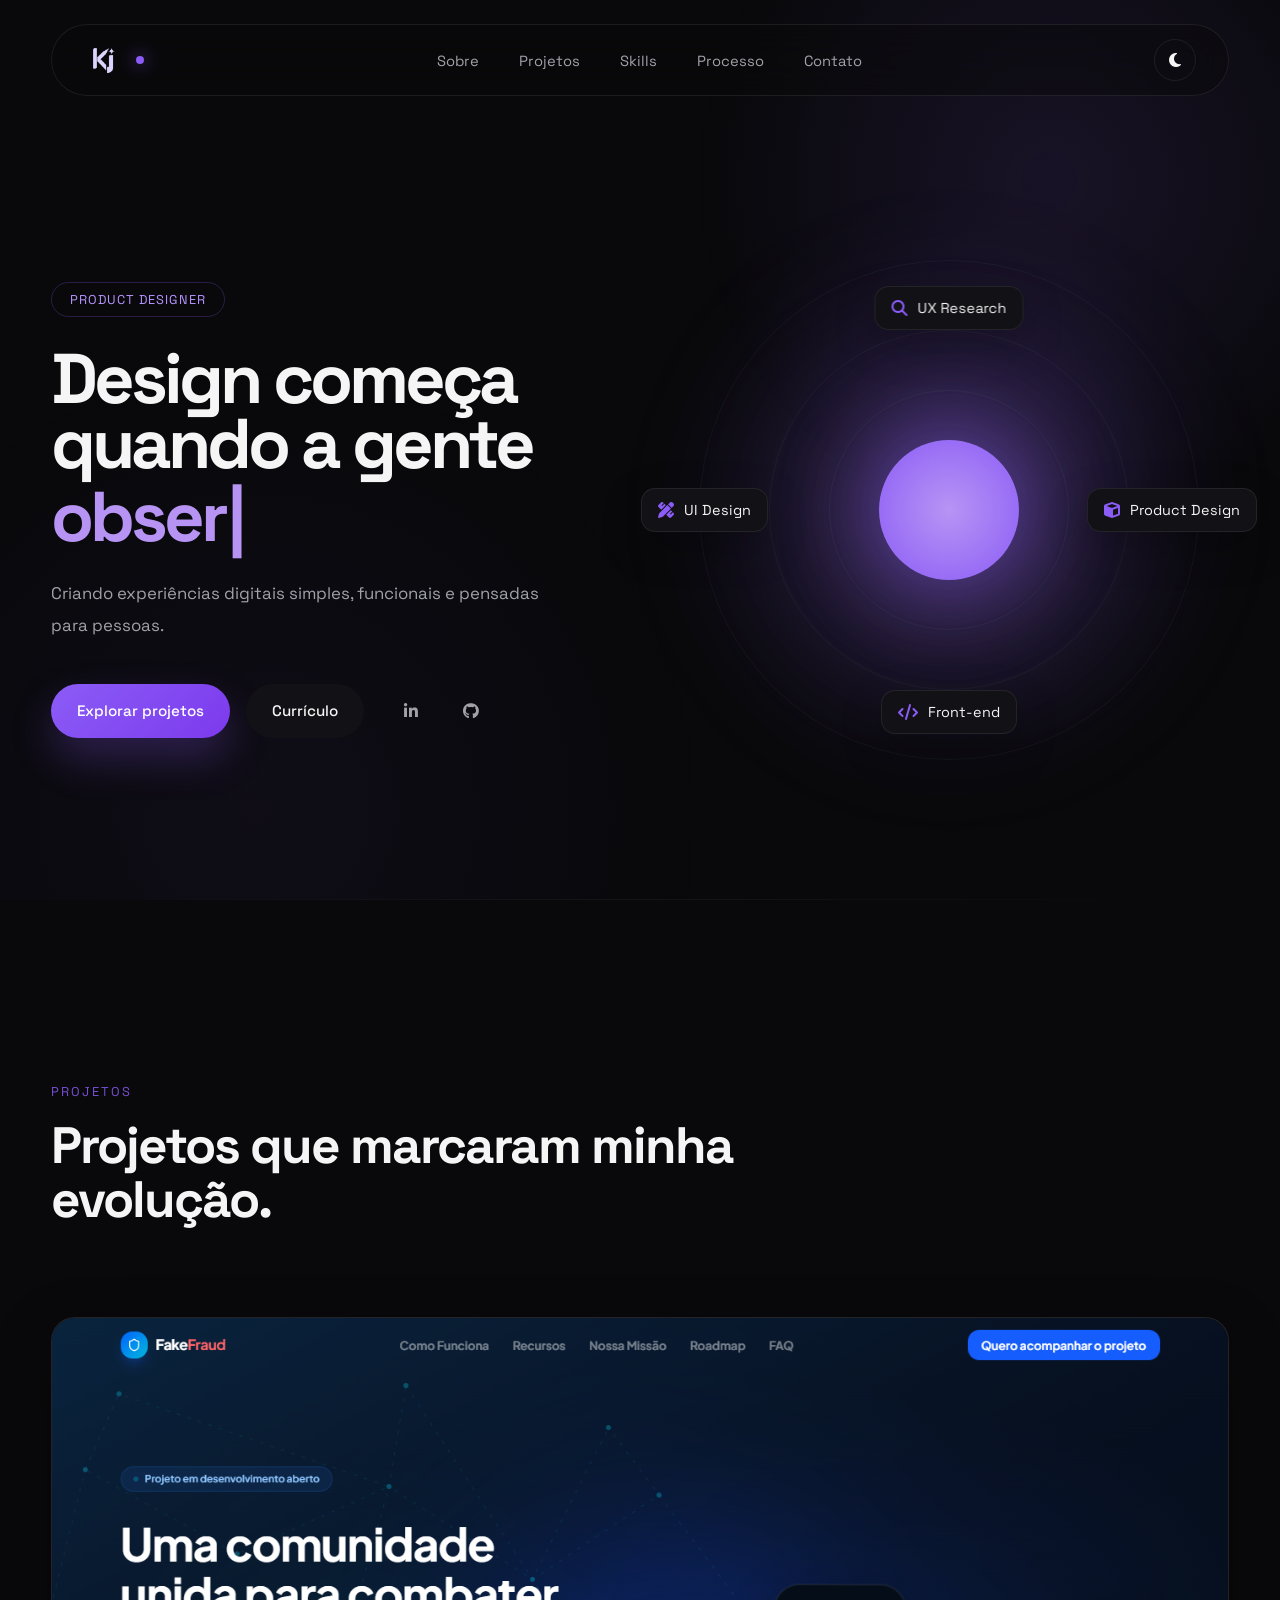
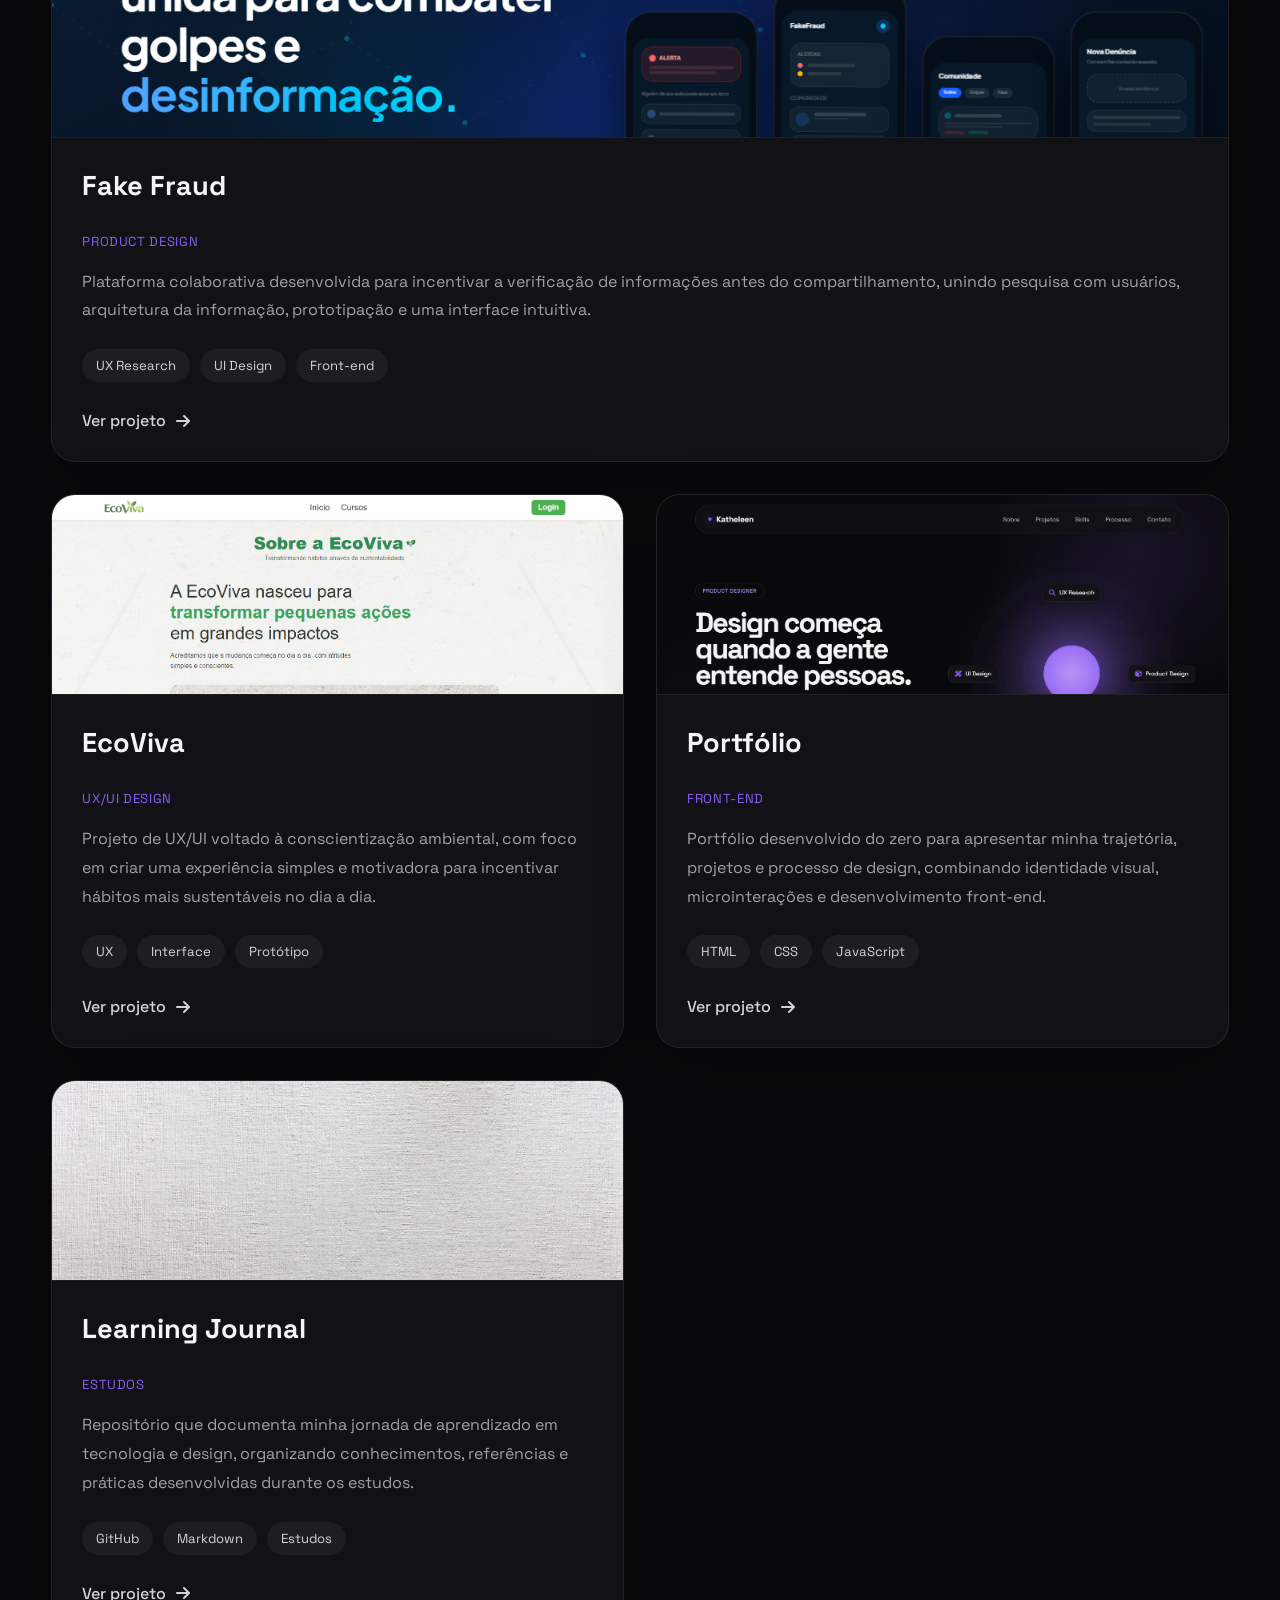
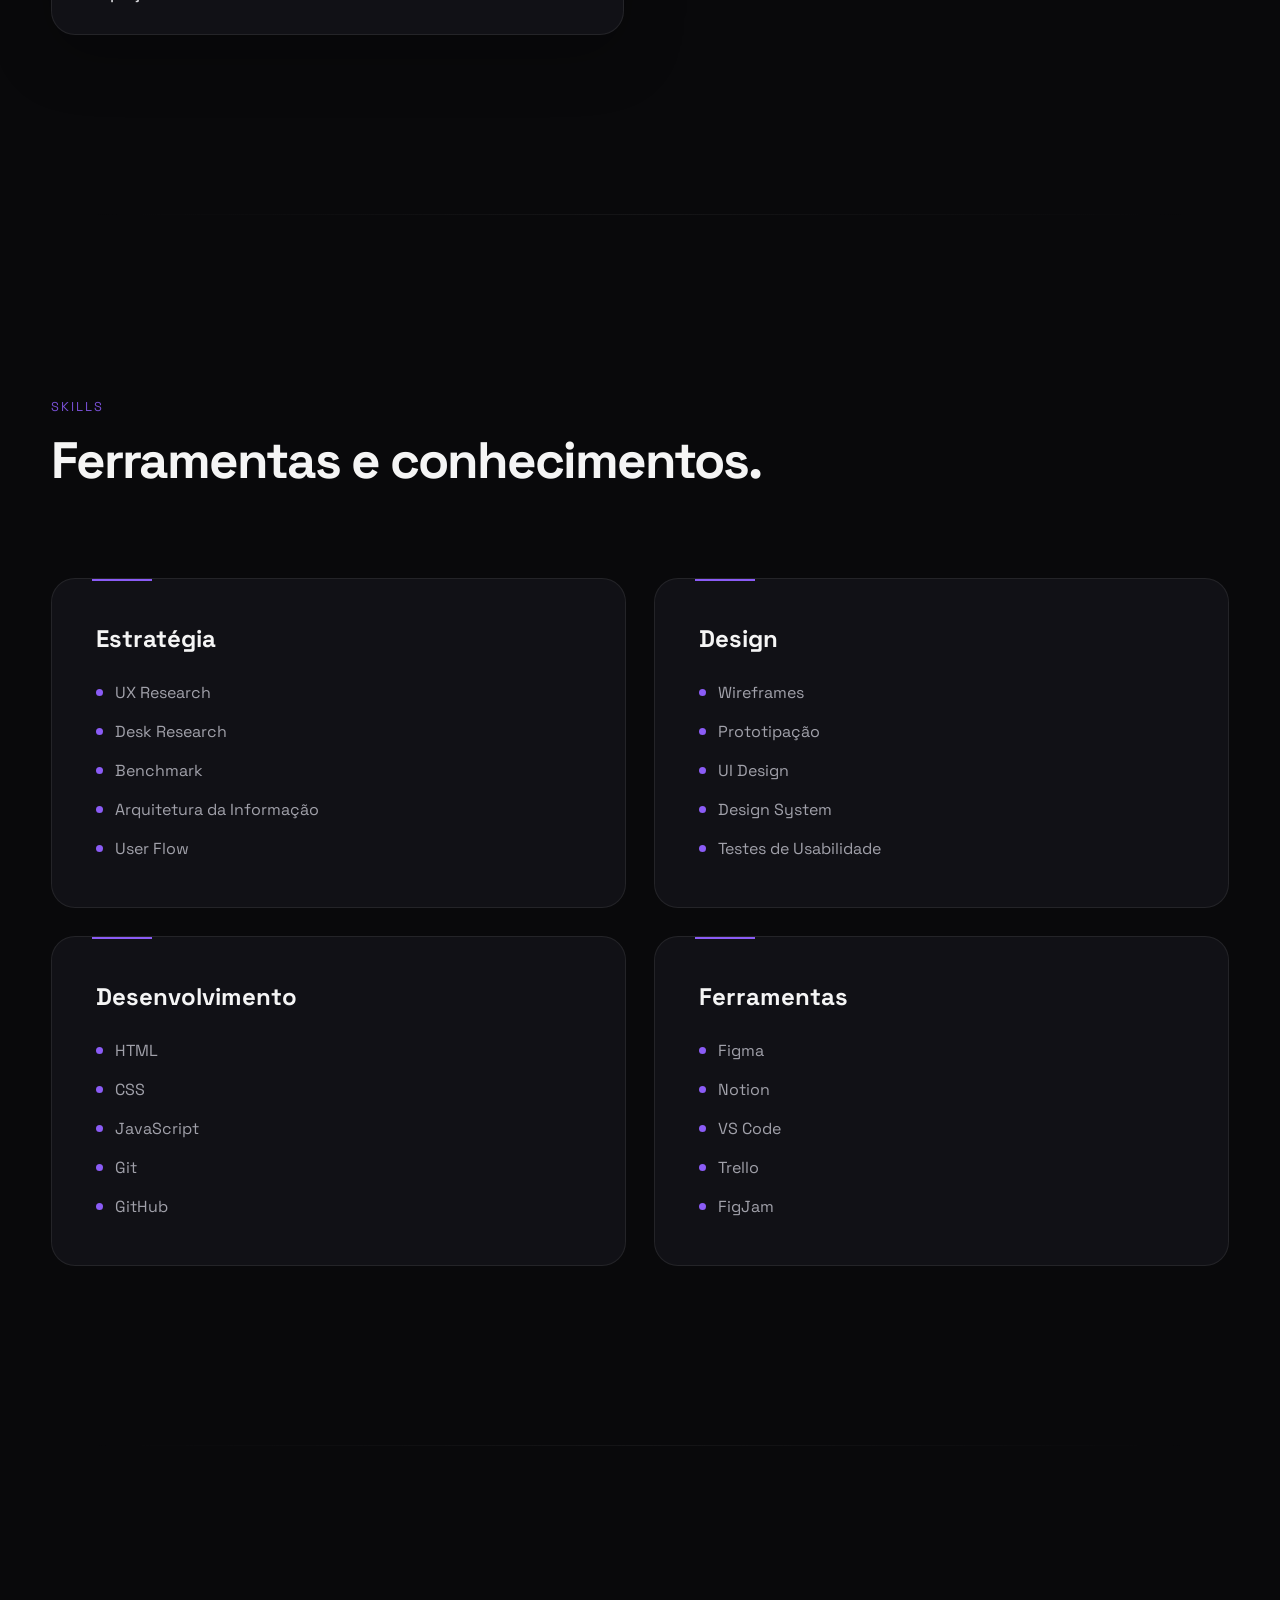
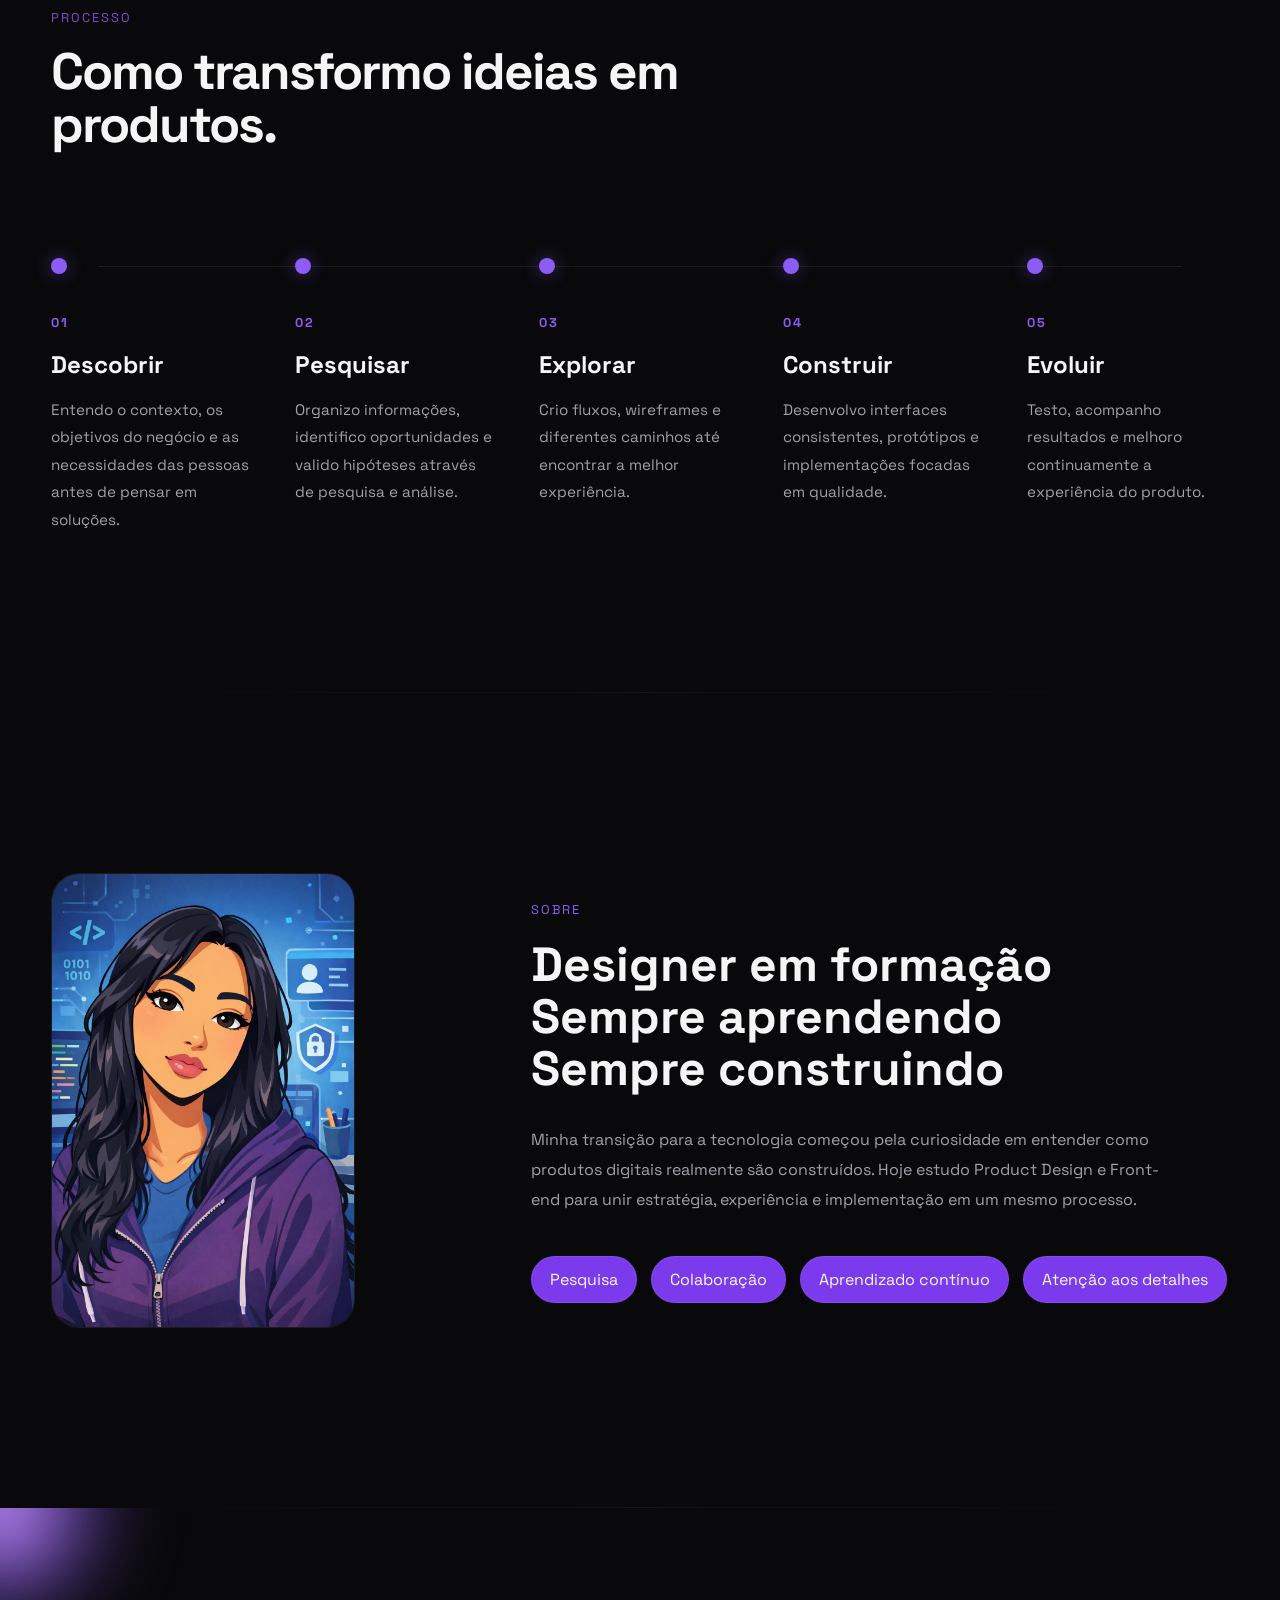
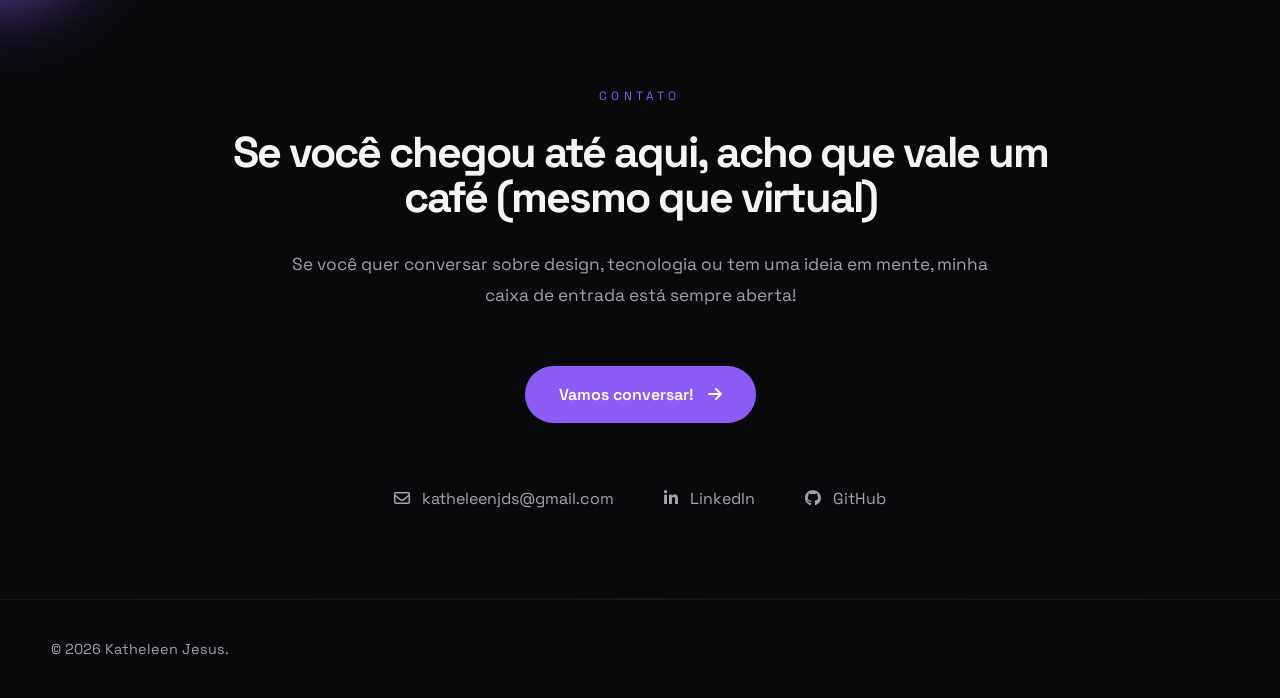
==== commit ddc01d04: "add: ecoviva page" ====
--- a/index.html
+++ b/index.html
@@ -21,10 +21,8 @@
         <nav class="navbar">
 
             <a href="#home" class="logo">
-
+                        <img src="./assets/images/LogoWhite.png" alt="KJ" width="40" height="40">
                 <span class="logo-dot"></span>
-
-                Katheleen
 
             </a>
 
@@ -84,7 +82,7 @@
 
                 </a>
 
-                <a href="./assets/KatheleenJesusResume.pdf" class="btn-secondary">
+                <a href="./assets/KatheleenJdsCV.pdf" class="btn-secondary">
 
                     Currículo
 
@@ -208,7 +206,7 @@
 
                     </div>
 
-                    <a href="https://github.com/katheleenjs/fake-fraud-landing-page" class="project-link">
+                    <a href="./fake-fraud.html" class="project-link">
 
     Ver projeto
 
@@ -254,7 +252,7 @@
                         <span>Protótipo</span>
 
                     </div>
-<a href="https://linktr.ee/contatoecoviva" class="project-link">
+<a href="./ecoviva.html" class="project-link">
 
     Ver projeto
 
@@ -278,7 +276,7 @@
 
                 <div class="project-content">
 
-                    <h3>Portfolio</h3>
+                    <h3>Portfólio</h3>
                     <div class="project-category">
 
     Front-end
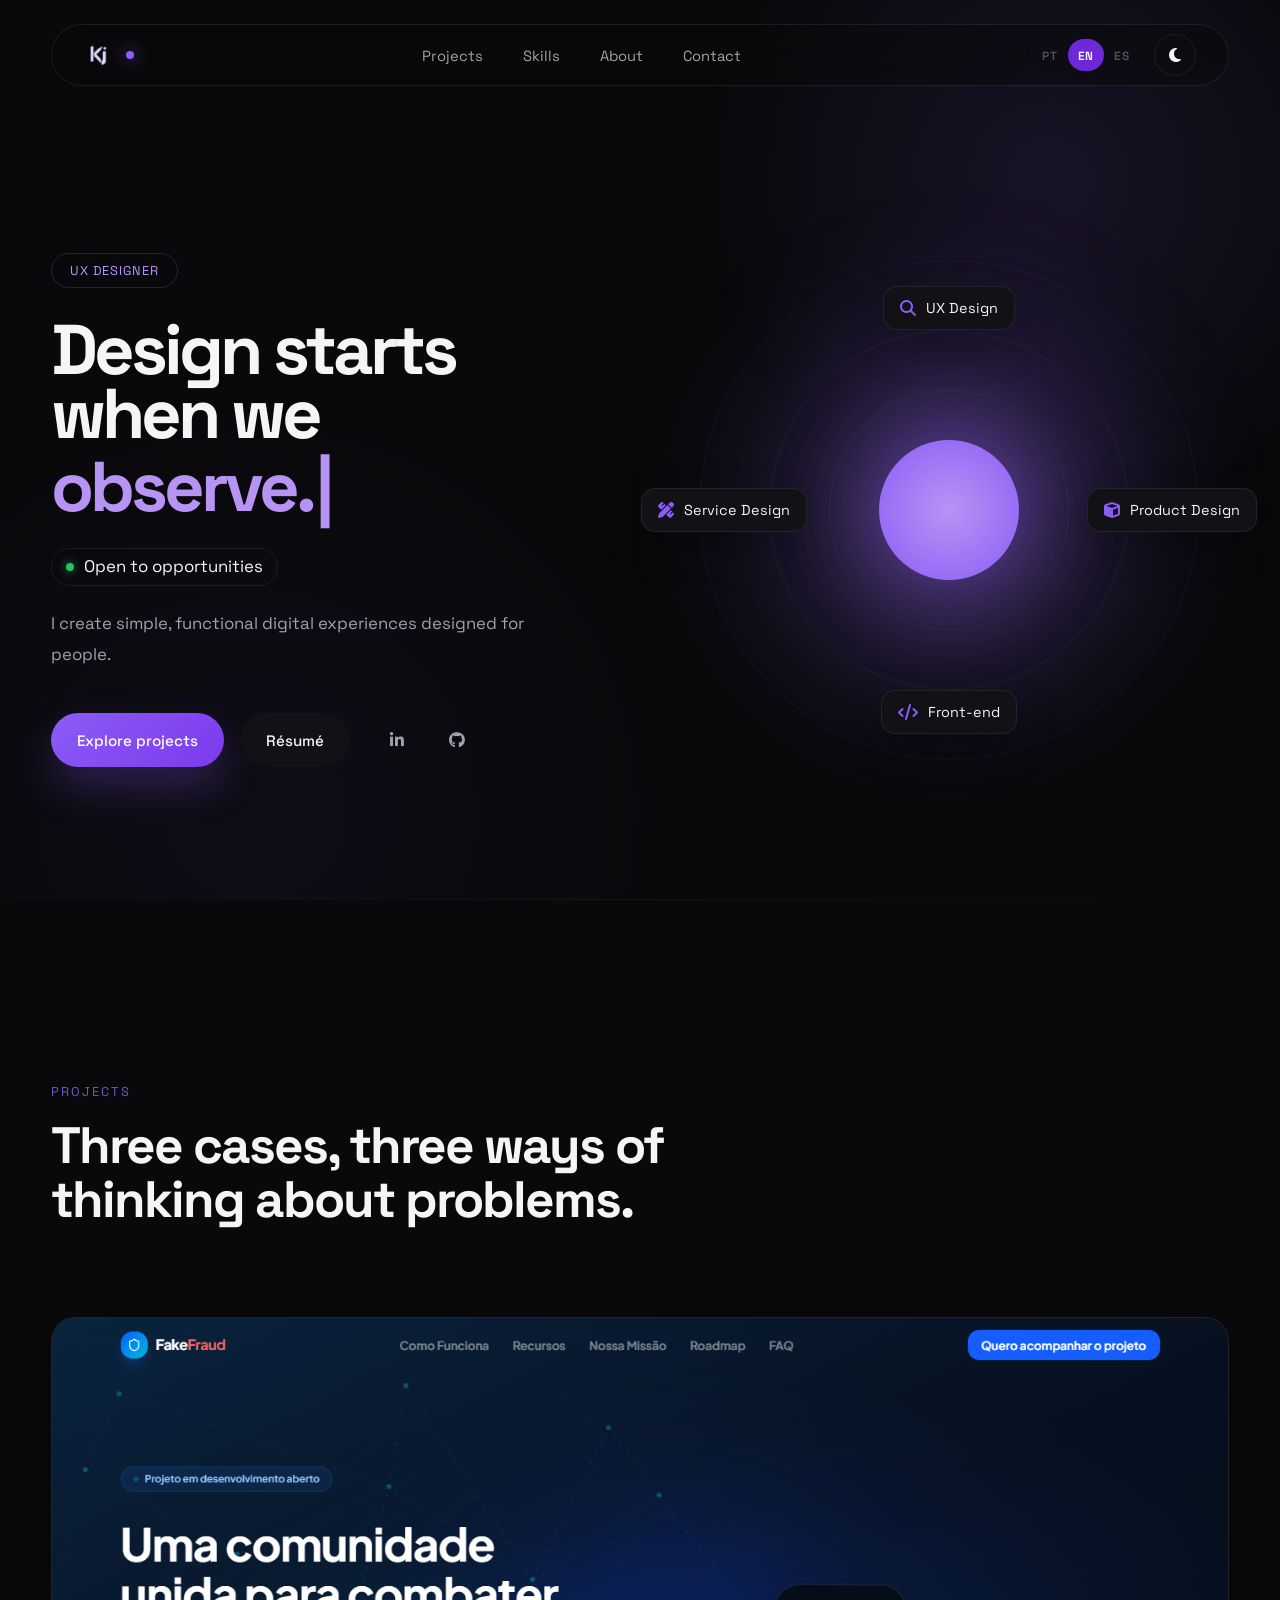
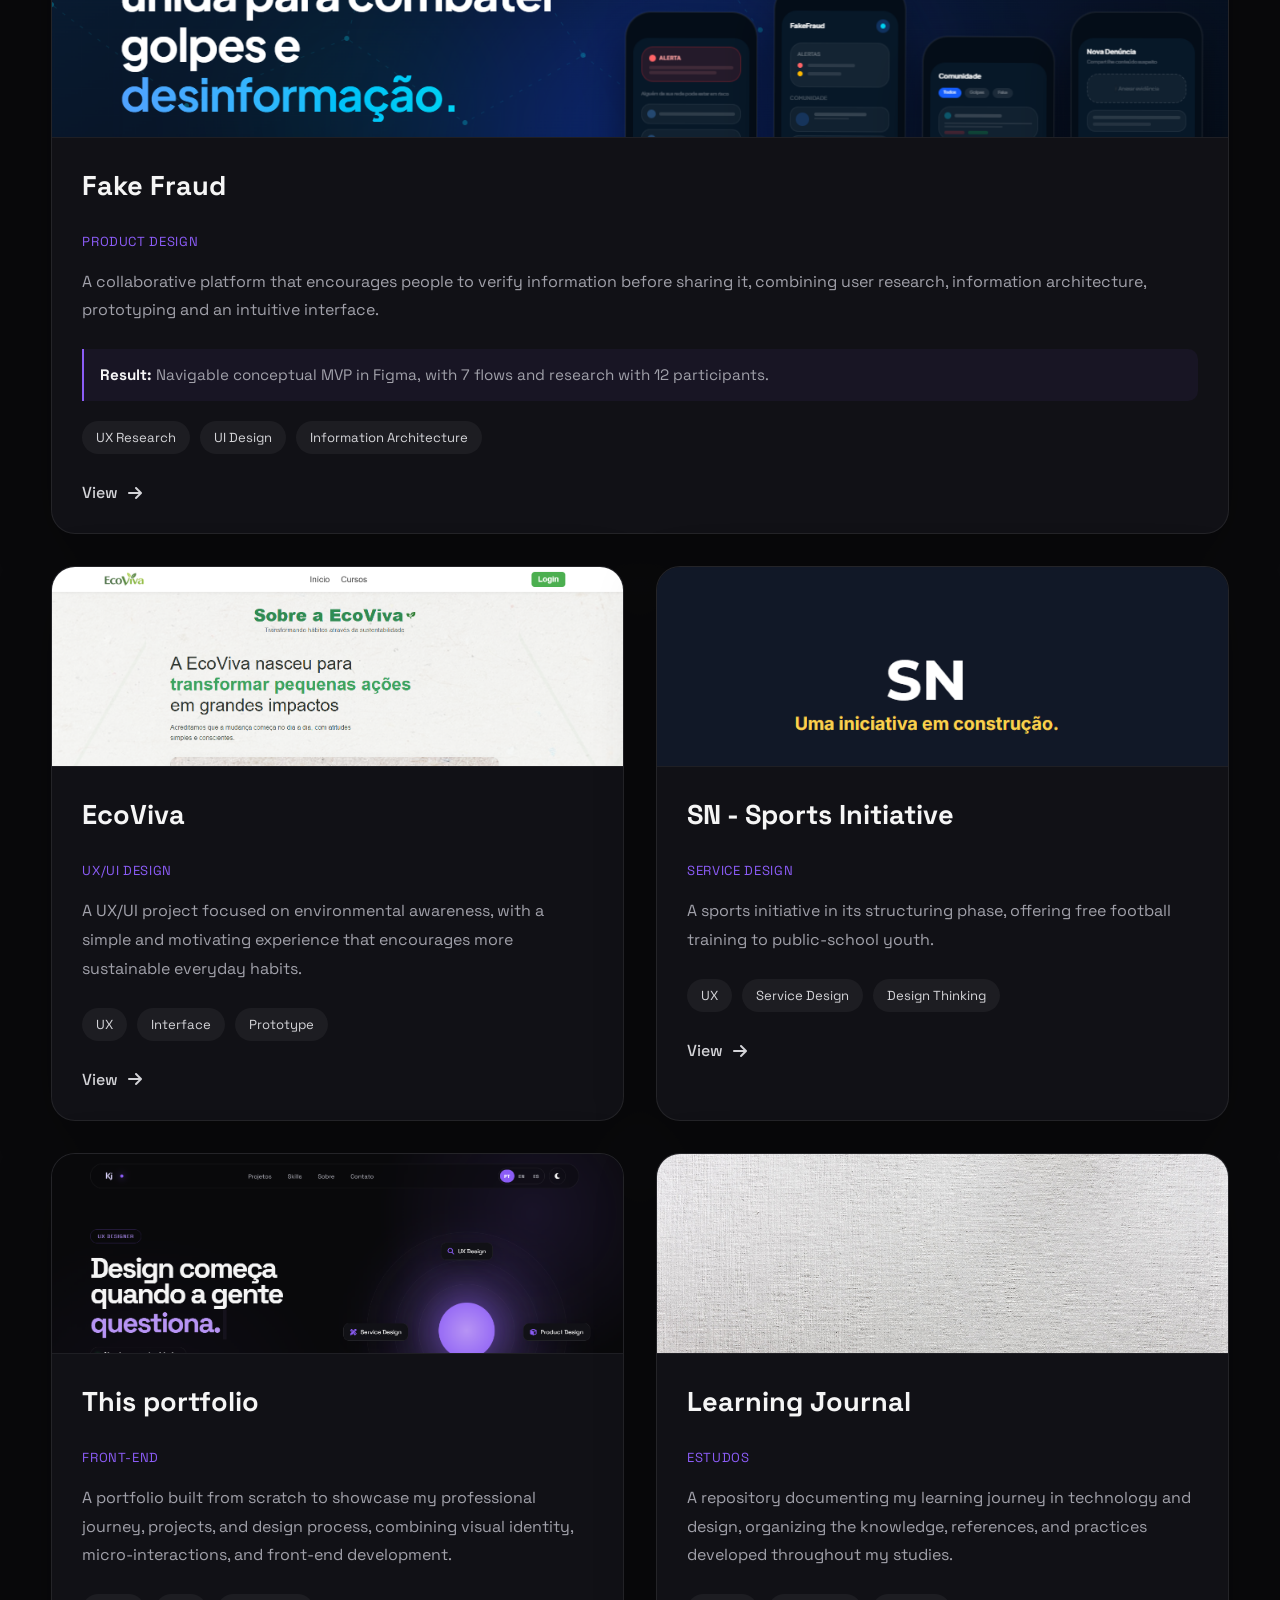
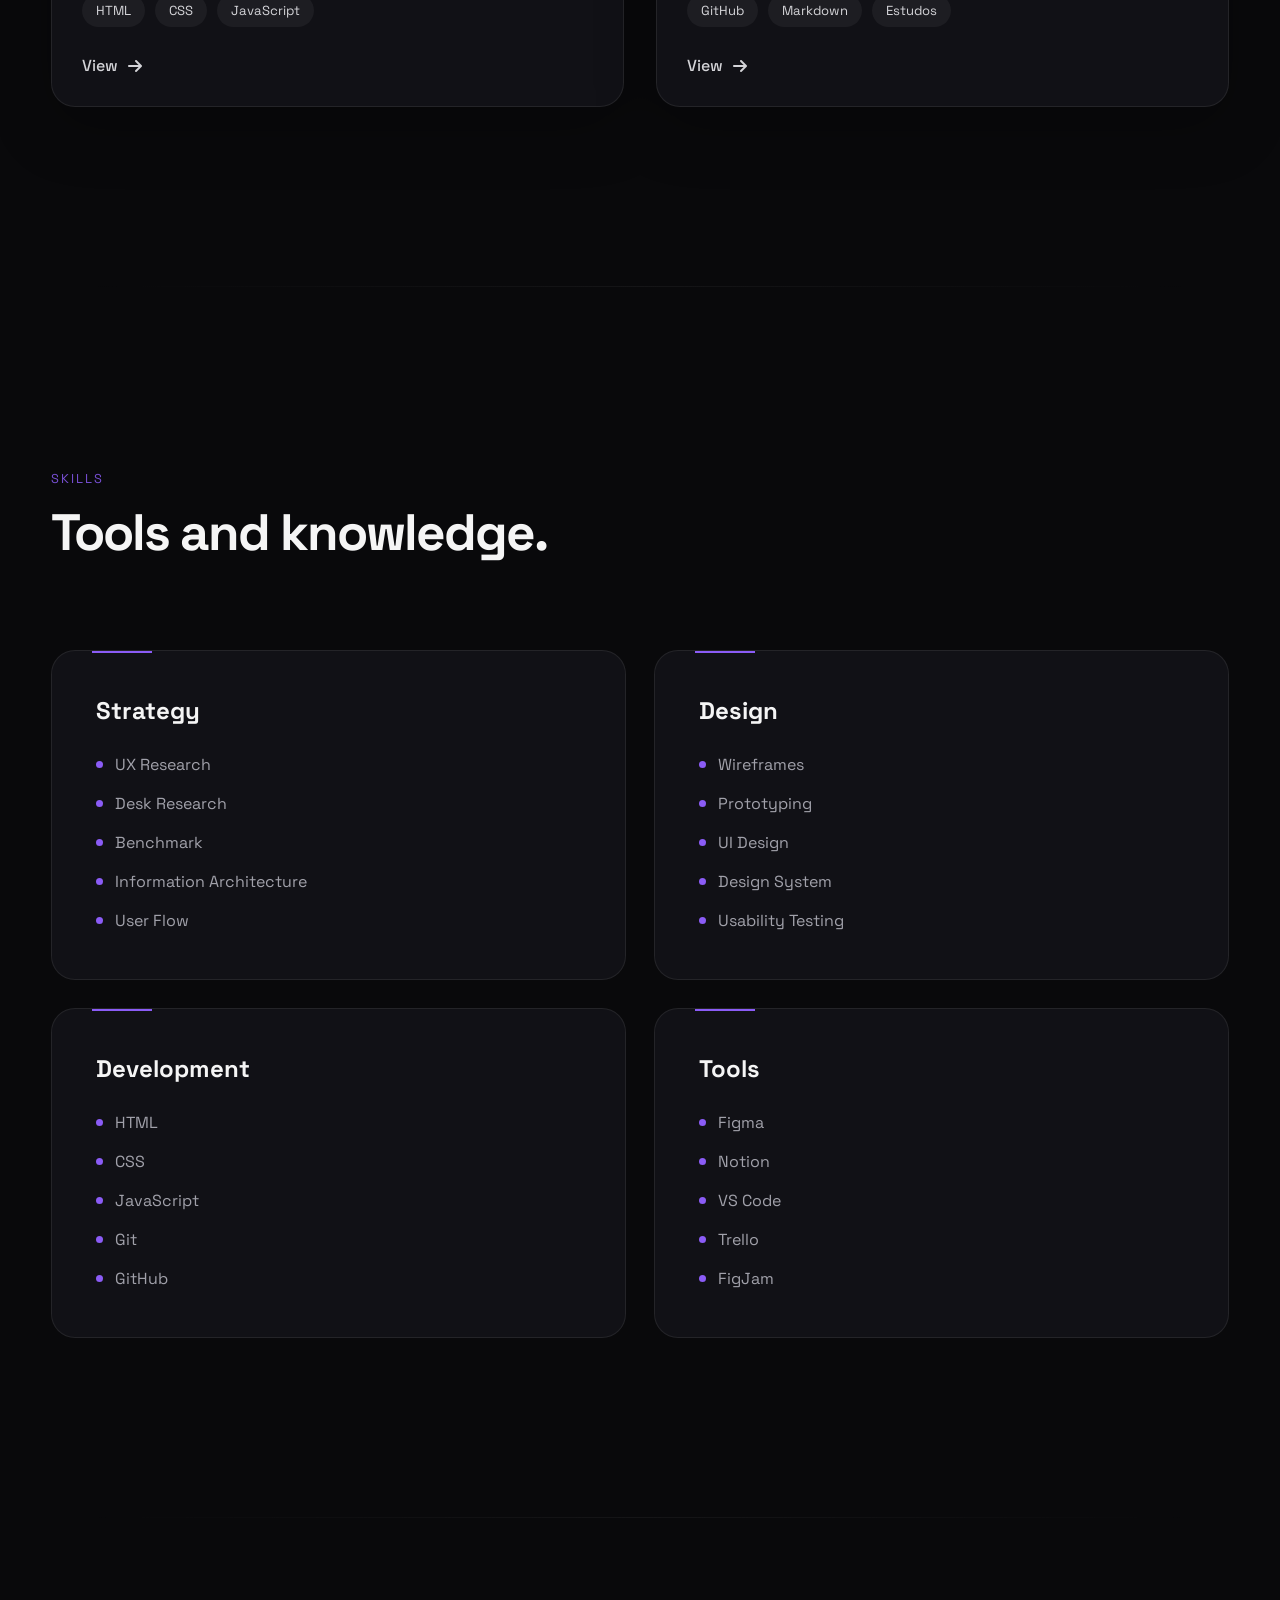
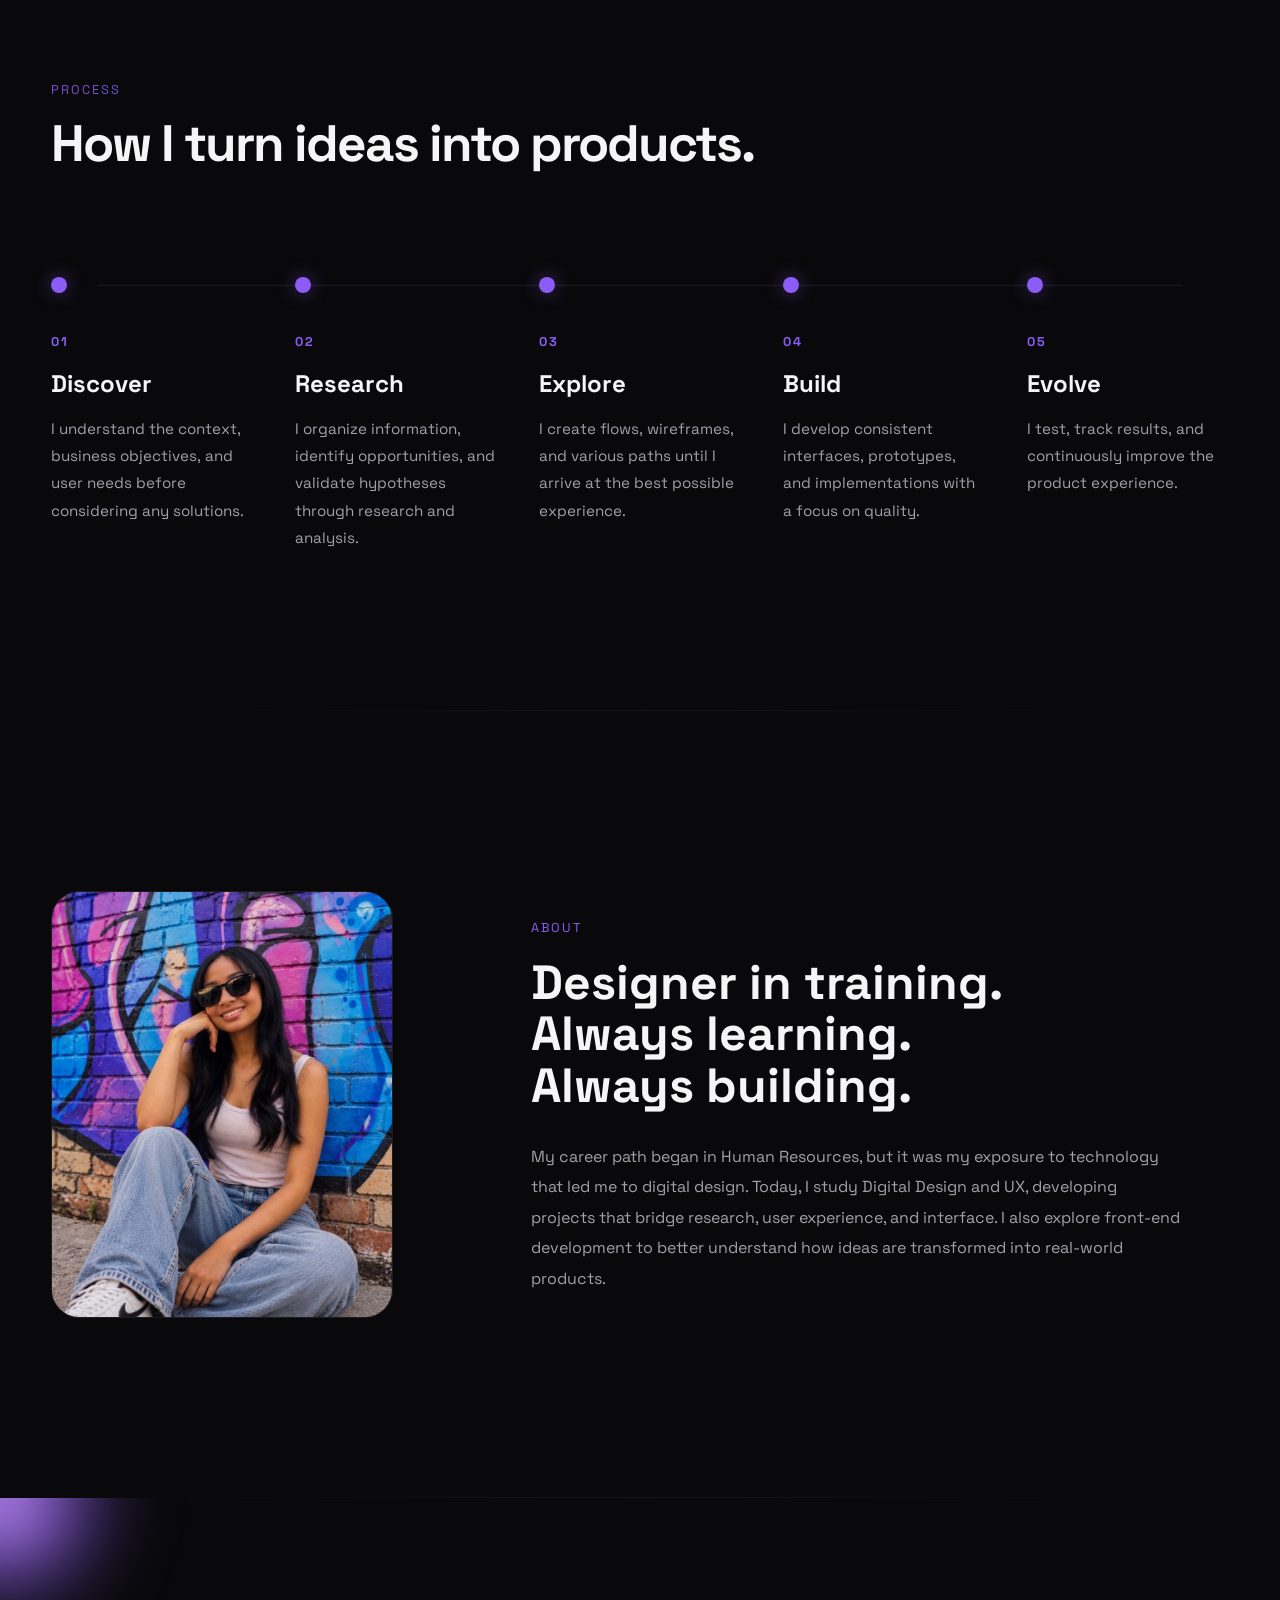
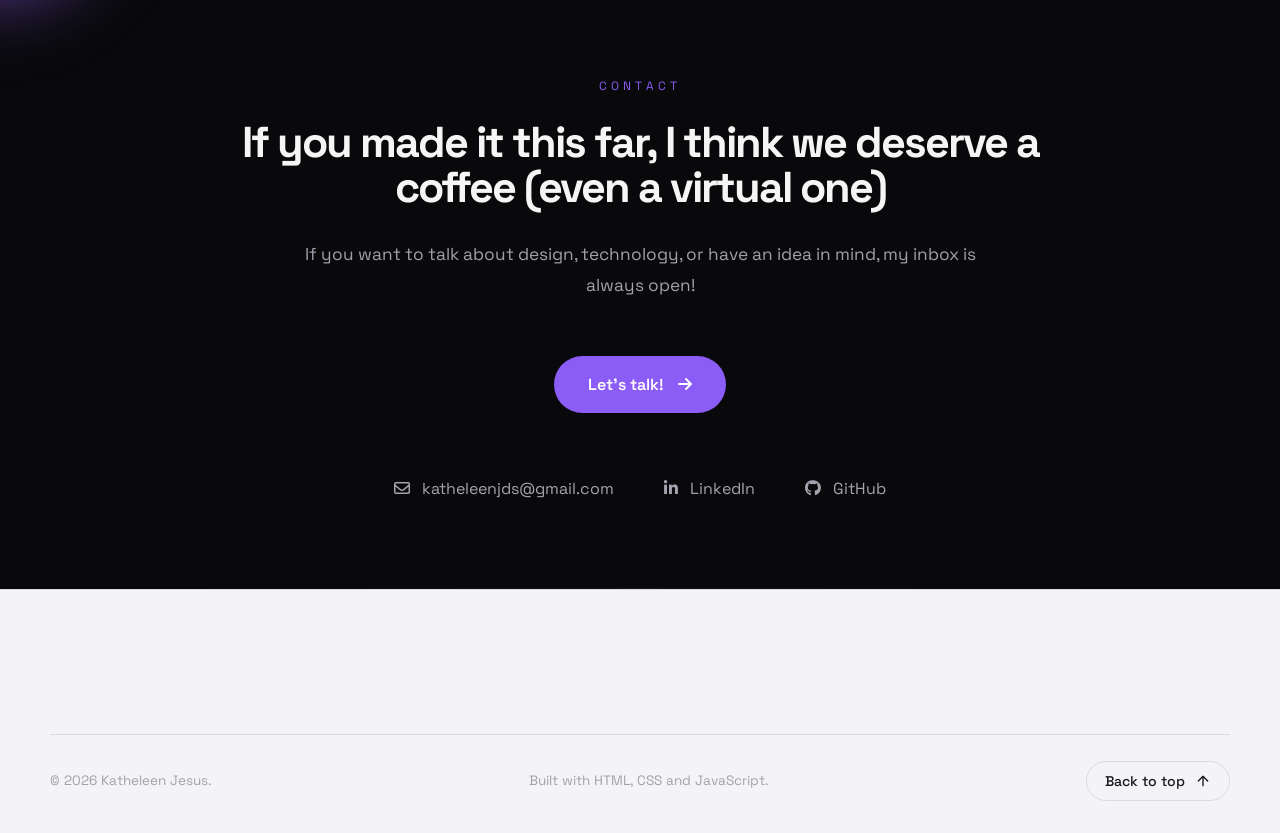
==== commit 79157f86: ":construction: feat: novas funcionalidades" ====
--- a/index.html
+++ b/index.html
@@ -1,632 +1,622 @@
 <!DOCTYPE html>
 <html lang="pt-br">
+
 <head>
     <meta charset="UTF-8">
     <meta name="viewport" content="width=device-width, initial-scale=1.0">
-    <title>Katheleen Jesus | Product Designer</title>
-    <meta name="description" content="Portfólio de Katheleen Jesus, Product Designer e Desenvolvedora Front-End">
+    <title>Katheleen Jesus | UX Designer</title>
+    <meta name="description"
+        content="Portfólio de Katheleen Jesus, UX Designer em formação. Cases de pesquisa, arquitetura da informação, UI e front-end.">
+    <meta name="theme-color" content="#09090B">
+    <meta property="og:type" content="website">
 
     <link rel="preconnect" href="https://fonts.googleapis.com">
     <link rel="preconnect" href="https://fonts.gstatic.com" crossorigin>
-    <link href="https://fonts.googleapis.com/css2?family=Space+Grotesk:wght@300;400;500;600;700&display=swap" rel="stylesheet">
+    <link href="https://fonts.googleapis.com/css2?family=Space+Grotesk:wght@300;400;500;600;700&display=swap"
+        rel="stylesheet">
     <link rel="stylesheet" href="https://cdnjs.cloudflare.com/ajax/libs/font-awesome/6.7.2/css/all.min.css">
 
     <link rel="stylesheet" href="css/style.css">
-
+    <link rel="stylesheet" href="css/effects.css">
+    <script>
+        /* Tema e idioma antes da pintura (evita flash) */
+        (function () {
+            try {
+                var s = localStorage.getItem("theme");
+                var light = s ? s === "light" : window.matchMedia("(prefers-color-scheme: light)").matches;
+                document.documentElement.setAttribute("data-theme", light ? "light" : "dark");
+            } catch (e) { document.documentElement.setAttribute("data-theme", "dark"); }
+        })();
+    </script>
+    <link rel="stylesheet" href="css/shared.css">
 </head>
-<header class="header">
-
-    <div class="container">
-
-        <nav class="navbar">
-
-            <a href="#home" class="logo">
-                        <img src="./assets/images/LogoWhite.png" alt="KJ" width="40" height="40">
-                <span class="logo-dot"></span>
-
+
+<body data-sh-home>
+    <a class="sh-skip" href="#main">Pular para o conteúdo</a>
+
+    <header class="header">
+        <div class="container">
+            <nav class="navbar" aria-label="Navegação principal">
+                <a href="#home" class="logo" aria-label="Katheleen Jesus, início">
+                    <img id="site-logo-white" src="./assets/images/LogoWhite.png" alt="" width="30" height="30">
+                    <span class="logo-dot" aria-hidden="true"></span>
+                </a>
+
+                <ul class="nav-menu" id="nav-menu">
+                    <li><a href="#projetos">Projetos</a></li>
+                    <li><a href="#skills">Skills</a></li>
+                    <li><a href="#sobre">Sobre</a></li>
+                    <li><a href="#contato">Contato</a></li>
+                </ul>
+
+                <div class="sh-actions">
+                    <div class="sh-lang" role="group" aria-label="Idioma">
+                        <button type="button" data-lang="pt" aria-pressed="true" lang="pt"
+                            aria-label="Português">PT</button>
+                        <button type="button" data-lang="en" aria-pressed="false" lang="en"
+                            aria-label="English">EN</button>
+                        <button type="button" data-lang="es" aria-pressed="false" lang="es"
+                            aria-label="Español">ES</button>
+                    </div>
+
+                    <button id="theme-toggle" class="theme-toggle" aria-label="Alternar entre tema claro e escuro"
+                        aria-pressed="false">
+                        <i class="fa-solid fa-moon" aria-hidden="true"></i>
+                    </button>
+            </nav>
+        </div>
+
+        <button type="button" class="sh-menu-toggle" data-sh-menu-toggle aria-label="Abrir menu" aria-expanded="false"
+            aria-controls="sh-menu">
+            <span></span><span></span><span></span>
+        </button>
+    </header>
+
+    <section class="hero" id="home">
+        <div class="container hero-container">
+            <div class="hero-left">
+                <span class="hero-tag"> UX DESIGNER </span>
+
+                <h1 class="hero-title">
+                    Design começa quando a gente
+                    <span id="typing-text" data-i18n-skip></span>
+                </h1>
+
+                <p class="hero-availability">
+                    <span class="availability-dot" aria-hidden="true"></span>
+                    Aberta a oportunidades
+                </p>
+
+                <p>
+                    Crio experiências digitais simples,
+                    funcionais e pensadas para pessoas.
+                </p>
+
+                <div class="hero-actions">
+                    <a href="#projetos" class="btn-primary">Explorar projetos</a>
+                    <a href="./assets/KatheleenJdsCV.pdf" class="btn-secondary" target="_blank"
+                        rel="noopener">Currículo</a>
+
+                    <div class="hero-social">
+                        <a href="https://linkedin.com/in/katheleenjesus/" aria-label="LinkedIn de Katheleen Jesus"
+                            target="_blank" rel="noopener">
+                            <i class="fa-brands fa-linkedin-in" aria-hidden="true"></i>
+                        </a>
+                        <a href="https://github.com/katheleenjs" aria-label="GitHub de Katheleen Jesus" target="_blank"
+                            rel="noopener">
+                            <i class="fa-brands fa-github" aria-hidden="true"></i>
+                        </a>
+                    </div>
+                </div>
+            </div>
+
+            <div class="hero-right">
+                <div class="hero-graphic">
+                    <div class="gradient-glow"></div>
+                    <div class="gradient-glow glow-secondary"></div>
+                    <div class="center-circle"></div>
+                    <div class="orbit orbit-1"></div>
+                    <div class="orbit orbit-2"></div>
+                    <div class="orbit orbit-3"></div>
+
+                    <div class="floating-card card-top">
+                        <i class="fa-solid fa-magnifying-glass"></i>
+                        <span>UX Design</span>
+                    </div>
+
+                    <div class="floating-card card-left">
+                        <i class="fa-solid fa-pen-ruler"></i>
+                        <span>Service Design</span>
+                    </div>
+
+                    <div class="floating-card card-right">
+                        <i class="fa-solid fa-cube"></i>
+                        <span>Product Design</span>
+                    </div>
+
+                    <div class="floating-card card-bottom">
+                        <i class="fa-solid fa-code"></i>
+                        <span>Front-end</span>
+                    </div>
+                </div>
+            </div>
+    </section>
+
+    <section class="projects reveal" id="projetos">
+        <div class="container">
+            <div class="section-title">
+                <span>Projetos</span>
+                <h2>Projetos que marcaram minha evolução.</h2>
+            </div>
+
+            <div class="projects-grid">
+
+                <article class="project-card featured">
+                    <div class="project-image">
+                        <img src="assets/images/fakefraud.png"
+                            alt="Interface do Fraud, plataforma para avaliar conteúdos suspeitos" loading="lazy">
+                    </div>
+                    <div class="project-content">
+                        <h3>Fake Fraud</h3>
+                        <div class="project-category">Product Design</div>
+                        <p>
+                            Plataforma colaborativa para incentivar a verificação de informações antes do
+                            compartilhamento, unindo pesquisa com usuários, arquitetura da informação, prototipação e
+                            uma interface intuitiva.
+                        </p>
+
+                        <p class="project-result">
+                            <strong>Resultado:</strong> MVP conceitual navegável no Figma, com 7 fluxos e pesquisa com
+                            12 participantes.
+                        </p>
+
+                        <div class="project-tags">
+                            <span>UX Research</span>
+                            <span>UI Design</span>
+                            <span>Arquitetura da Informação</span>
+                        </div>
+                        <a href="./fake-fraud.html" class="project-link" aria-label="Ver o case Fake Fraud"> Ver Case <i
+                                class="fa-solid fa-arrow-right" aria-hidden="true"></i>
+                        </a>
+                    </div>
+                </article>
+
+                <article class="project-card">
+                    <div class="project-image">
+
+                        <img src="assets/images/ecoviva.png" alt="EcoViva">
+
+                    </div>
+
+                    <div class="project-content">
+
+                        <h3>EcoViva</h3>
+                        <div class="project-category">
+
+                            UX/UI Design
+
+                        </div>
+                        <p>
+
+                            Projeto de UX/UI voltado à conscientização ambiental, com foco em criar uma experiência
+                            simples e motivadora para incentivar hábitos mais sustentáveis no dia a dia.
+
+                        </p>
+
+                        <div class="project-tags">
+
+                            <span>UX</span>
+
+                            <span>Interface</span>
+
+                            <span>Protótipo</span>
+
+                        </div>
+                        <a href="./ecoviva.html" class="project-link">
+
+                            Ver projeto
+
+                            <i class="fa-solid fa-arrow-right"></i>
+
+                        </a>
+                    </div>
+
+                </article>
+
+                <!-- SN -->
+
+                <article class="project-card">
+
+                    <div class="project-image">
+
+                        <img src="assets/images/sn.png" alt="SN">
+
+                    </div>
+
+                    <div class="project-content">
+
+                        <h3>SN - Iniciativa Esportiva</h3>
+                        <div class="project-category">
+
+                            Service Design
+
+                        </div>
+                        <p>
+
+                            Iniciativa esportiva em fase de estruturação, que tem como proposta oferecer treinamentos
+                            gratuitos de futebol para jovens da rede pública.
+
+                        </p>
+
+                        <div class="project-tags">
+
+                            <span>UX</span>
+
+                            <span>Service Design</span>
+
+                            <span>Design Thinking</span>
+
+                        </div>
+                        <a href="./sn.html" class="project-link">
+
+                            Ver projeto
+
+                            <i class="fa-solid fa-arrow-right"></i>
+
+                        </a>
+                    </div>
+
+                </article>
+
+                <!-- Portfolio -->
+
+                <article class="project-card">
+
+                    <div class="project-image">
+
+                        <img src="assets/images/portfolio.png" alt="Portfolio">
+
+                    </div>
+
+                    <div class="project-content">
+
+                        <h3>Portfólio</h3>
+                        <div class="project-category">
+
+                            Front-end
+
+                        </div>
+                        <p>
+
+                            Portfólio desenvolvido do zero para apresentar minha trajetória, projetos e processo de
+                            design, combinando identidade visual, microinterações e desenvolvimento front-end.
+
+                        </p>
+
+                        <div class="project-tags">
+
+                            <span>HTML</span>
+
+                            <span>CSS</span>
+
+                            <span>JavaScript</span>
+
+                        </div>
+                        <a href="https://github.com/katheleenjs/portfolio.git" class="project-link">
+
+                            Ver projeto
+
+                            <i class="fa-solid fa-arrow-right"></i>
+
+                        </a>
+                    </div>
+
+                </article>
+
+                <!-- Learning -->
+
+                <article class="project-card">
+
+                    <div class="project-image">
+
+                        <img src="assets/images/journal.png" alt="Learning Journal">
+
+                    </div>
+
+                    <div class="project-content">
+
+                        <h3>Learning Journal</h3>
+                        <div class="project-category">
+
+                            Estudos
+
+                        </div>
+                        <p>
+
+                            Repositório que documenta minha jornada de aprendizado em tecnologia e design, organizando
+                            conhecimentos, referências e práticas desenvolvidas durante os estudos.
+
+                        </p>
+
+                        <div class="project-tags">
+
+                            <span>GitHub</span>
+
+                            <span>Markdown</span>
+
+                            <span>Estudos</span>
+
+                        </div>
+                        <a href="https://github.com/katheleenjs/learning-journal" class="project-link">
+
+                            Ver projeto
+
+                            <i class="fa-solid fa-arrow-right"></i>
+
+                        </a>
+                    </div>
+
+                </article>
+
+            </div>
+
+        </div>
+
+    </section>
+
+    <section class="skills reveal" id="skills">
+
+        <div class="container">
+
+            <div class="section-title">
+
+                <span>Skills</span>
+
+                <h2>Ferramentas e conhecimentos.</h2>
+
+            </div>
+
+            <div class="skills-grid">
+
+                <article class="skill-card">
+
+                    <h3>Estratégia</h3>
+
+                    <ul>
+
+                        <li>UX Research</li>
+                        <li>Desk Research</li>
+                        <li>Benchmark</li>
+                        <li>Arquitetura da Informação</li>
+                        <li>User Flow</li>
+
+                    </ul>
+
+                </article>
+
+                <article class="skill-card">
+
+                    <h3>Design</h3>
+
+                    <ul>
+
+                        <li>Wireframes</li>
+                        <li>Prototipação</li>
+                        <li>UI Design</li>
+                        <li>Design System</li>
+                        <li>Testes de Usabilidade</li>
+
+                    </ul>
+
+                </article>
+
+                <article class="skill-card">
+
+                    <h3>Desenvolvimento</h3>
+
+                    <ul>
+
+                        <li>HTML</li>
+                        <li>CSS</li>
+                        <li>JavaScript</li>
+                        <li>Git</li>
+                        <li>GitHub</li>
+
+                    </ul>
+
+                </article>
+
+                <article class="skill-card">
+
+                    <h3>Ferramentas</h3>
+
+                    <ul>
+
+                        <li>Figma</li>
+                        <li>Notion</li>
+                        <li>VS Code</li>
+                        <li>Trello</li>
+                        <li>FigJam</li>
+
+                    </ul>
+
+                </article>
+
+            </div>
+
+        </div>
+
+    </section>
+
+    <section class="process reveal" id="processo">
+
+        <div class="container">
+
+            <div class="section-title">
+
+                <span>Processo</span>
+
+                <h2>Como transformo ideias em produtos.</h2>
+
+            </div>
+
+            <div class="process-timeline">
+
+                <article class="process-item">
+
+                    <div class="process-number">01</div>
+
+                    <h3>Descobrir</h3>
+
+                    <p>
+                        Entendo o contexto, os objetivos do negócio e as necessidades das pessoas antes de pensar em
+                        soluções.
+                    </p>
+
+                </article>
+
+                <article class="process-item">
+
+                    <div class="process-number">02</div>
+
+                    <h3>Pesquisar</h3>
+
+                    <p>
+                        Organizo informações, identifico oportunidades e valido hipóteses através de pesquisa e análise.
+                    </p>
+
+                </article>
+
+                <article class="process-item">
+
+                    <div class="process-number">03</div>
+
+                    <h3>Explorar</h3>
+
+                    <p>
+                        Crio fluxos, wireframes e diferentes caminhos até encontrar a melhor experiência.
+                    </p>
+
+                </article>
+
+                <article class="process-item">
+
+                    <div class="process-number">04</div>
+
+                    <h3>Construir</h3>
+
+                    <p>
+                        Desenvolvo interfaces consistentes, protótipos e implementações focadas em qualidade.
+                    </p>
+
+                </article>
+
+                <article class="process-item">
+
+                    <div class="process-number">05</div>
+
+                    <h3>Evoluir</h3>
+
+                    <p>
+                        Testo, acompanho resultados e melhoro continuamente a experiência do produto.
+                    </p>
+
+                </article>
+
+            </div>
+
+        </div>
+
+    </section>
+
+    <section class="about reveal" id="sobre">
+
+        <div class="container about-grid">
+
+            <div class="about-image">
+
+                <img src="assets/images/avatar.png" widt="Katheleen Jesus">
+
+            </div>
+
+            <div class="about-content">
+
+                <span>Sobre</span>
+
+                <h2>
+                    Designer em formação. <br>
+                    Sempre aprendendo.<br>
+                    Sempre construindo.
+                </h2>
+
+                <p>
+                    Minha trajetória começou em Recursos Humanos, mas foi meu contato com a tecnologia que me levou ao
+                    design digital. Hoje, estudo Design Digital e UX, desenvolvendo projetos que conectam pesquisa,
+                    experiência do usuário e interface. Também exploro o front-end para entender melhor como as ideias
+                    se transformam em produtos reais.
+                </p>
+            </div>
+        </div>
+
+    </section>
+
+    <section class="contact reveal" id="contato">
+
+        <div class="contact-glow"></div>
+        <div class="container">
+            <span class="contact-label">
+                CONTATO
+            </span>
+            <h2 class="contact-title">
+                Se você chegou até aqui,
+                acho que vale um café
+                (mesmo que virtual)
+            </h2>
+            <p class="contact-text">
+                Se você quer conversar sobre design, tecnologia ou tem uma ideia em mente, minha caixa de entrada está
+                sempre aberta!
+            </p>
+            <a href="mailto:seuemail@email.com" class="contact-button">
+                Vamos conversar!
+                <i class="fa-solid fa-arrow-right"></i>
             </a>
-
-            <ul class="nav-menu">
-
-                <li><a href="#sobre">Sobre</a></li>
-
-                <li><a href="#projetos">Projetos</a></li>
-
-                <li><a href="#skills">Skills</a></li>
-
-                <li><a href="#processo">Processo</a></li>
-
-                <li><a href="#contato">Contato</a></li>
-
-                
-            </ul>
-            <button id="theme-toggle" class="theme-toggle" aria-label="Alternar tema">
-                <i class="fa-solid fa-moon"></i>
-            </button>
-
-        </nav>
-
-    </div>
-
-</header>
-
-<section class="hero" id="home">
-
-    <div class="container hero-container">
-
-        <div class="hero-left">
-
-            <span class="hero-tag">
-
-                PRODUCT DESIGNER
-
-            </span>
-
-<h1 class="hero-title">
-    Design começa quando a gente
-    <span id="typing-text"></span>
-</h1>
-
-            <p>
-
-Criando experiências digitais simples,
-funcionais e pensadas para pessoas.
-
-            </p>
-
-            <div class="hero-actions">
-
-                <a href="#projetos" class="btn-primary">
-
-                    Explorar projetos
-
+            <div class="contact-links">
+                <a href="mailto:katheleenjds@gmail.com">
+                    <i class="fa-regular fa-envelope"></i>
+                    katheleenjds@gmail.com
                 </a>
-
-                <a href="./assets/KatheleenJdsCV.pdf" class="btn-secondary">
-
-                    Currículo
-
+                <a href="https://linkedin.com/in/katheleenjesus/">
+                    <i class="fa-brands fa-linkedin-in"></i>
+                    LinkedIn
                 </a>
-
-                <div class="hero-social">
-
-                    <a href="https://linkedin.com/in/katheleenjesus/">
-
-                        <i class="fa-brands fa-linkedin-in"></i>
-
-                    </a>
-
-                    <a href="https://github.com/katheleenjs">
-
-                        <i class="fa-brands fa-github"></i>
-
-                    </a>
-
-                </div>
-
-            </div>
-
+                <a href="https://github.com/katheleenjs">
+                    <i class="fa-brands fa-github"></i>
+                    GitHub
+                </a>
+            </div>
         </div>
-
-        <div class="hero-right">
-
-    <div class="hero-graphic">
-
-        <div class="gradient-glow"></div>
-        <div class="gradient-glow glow-secondary"></div>
-
-        <div class="center-circle"></div>
-
-        <div class="orbit orbit-1"></div>
-        <div class="orbit orbit-2"></div>
-        <div class="orbit orbit-3"></div>
-
-        <div class="floating-card card-top">
-
-            <i class="fa-solid fa-magnifying-glass"></i>
-
-            <span>UX Research</span>
-
+    </section>
+
+    <footer class="sh-footer">
+        <div class="sh-footer-inner">
+            <div class="sh-footer-bottom">
+                <p>© 2026 Katheleen Jesus.</p>
+                <p>Desenvolvido com HTML, CSS e JavaScript.</p>
+                <button type="button" class="sh-top" data-sh-top>
+                    Voltar ao topo
+                    <svg viewBox="0 0 24 24" fill="none" stroke="currentColor" stroke-width="2" stroke-linecap="round"
+                        stroke-linejoin="round" aria-hidden="true">
+                        <path d="M12 19V5M5 12l7-7 7 7" />
+                    </svg>
+                </button>
+            </div>
         </div>
-
-        <div class="floating-card card-left">
-
-            <i class="fa-solid fa-pen-ruler"></i>
-
-            <span>UI Design</span>
-
-        </div>
-
-        <div class="floating-card card-right">
-
-            <i class="fa-solid fa-cube"></i>
-
-            <span>Product Design</span>
-
-        </div>
-
-        <div class="floating-card card-bottom">
-
-            <i class="fa-solid fa-code"></i>
-
-            <span>Front-end</span>
-
-        </div>
-
-    </div>
-
-</div>
-
-</section>
-
-<section class="projects reveal" id="projetos">
-
-    <div class="container">
-
-        <div class="section-title">
-
-            <span>Projetos</span>
-
-            <h2>Projetos que marcaram minha evolução.</h2>
-
-        </div>
-
-        <div class="projects-grid">
-
-            <!-- Fake Fraud -->
-
-            <article class="project-card featured">
-
-                <div class="project-image">
-
-                    <img src="assets/images/fakefraud.png"
-                        alt="Fake Fraud">
-
-                </div>
-
-                <div class="project-content">
-
-                    <h3>Fake Fraud</h3>
-                    <div class="project-category">
-
-    Product Design
-
-</div>
-                    <p>
-
-                        Plataforma colaborativa desenvolvida para incentivar a verificação de informações antes do compartilhamento, unindo pesquisa com usuários, arquitetura da informação, prototipação e uma interface intuitiva.
-
-                    </p>
-
-                    <div class="project-tags">
-
-                        <span>UX Research</span>
-                        <span>UI Design</span>
-                        <span>Front-end</span>
-
-                    </div>
-
-                    <a href="./fake-fraud.html" class="project-link">
-
-    Ver projeto
-
-    <i class="fa-solid fa-arrow-right"></i>
-
-</a>
-
-                </div>
-
-            </article>
-
-            <!-- EcoViva -->
-
-            <article class="project-card">
-
-                <div class="project-image">
-
-                    <img src="assets/images/ecoviva.png"
-                        alt="EcoViva">
-
-                </div>
-
-                <div class="project-content">
-
-                    <h3>EcoViva</h3>
-                    <div class="project-category">
-
-    UX/UI Design
-
-</div>
-                    <p>
-
-                      Projeto de UX/UI voltado à conscientização ambiental, com foco em criar uma experiência simples e motivadora para incentivar hábitos mais sustentáveis no dia a dia.
-
-                    </p>
-
-                    <div class="project-tags">
-
-                        <span>UX</span>
-
-                        <span>Interface</span>
-
-                        <span>Protótipo</span>
-
-                    </div>
-<a href="./ecoviva.html" class="project-link">
-
-    Ver projeto
-
-    <i class="fa-solid fa-arrow-right"></i>
-
-</a>
-                </div>
-
-            </article>
-
-            <!-- Portfolio -->
-
-            <article class="project-card">
-
-                <div class="project-image">
-
-                    <img src="assets/images/portfolio.png"
-                        alt="Portfolio">
-
-                </div>
-
-                <div class="project-content">
-
-                    <h3>Portfólio</h3>
-                    <div class="project-category">
-
-    Front-end
-
-</div>
-                    <p>
-
-                        Portfólio desenvolvido do zero para apresentar minha trajetória, projetos e processo de design, combinando identidade visual, microinterações e desenvolvimento front-end.
-
-                    </p>
-
-                    <div class="project-tags">
-
-                        <span>HTML</span>
-
-                        <span>CSS</span>
-
-                        <span>JavaScript</span>
-
-                    </div>
-<a href="https://github.com/katheleenjs/portfolio.git" class="project-link">
-
-    Ver projeto
-
-    <i class="fa-solid fa-arrow-right"></i>
-
-</a>
-                </div>
-
-            </article>
-
-            <!-- Learning -->
-
-            <article class="project-card">
-
-                <div class="project-image">
-
-                    <img src="assets/images/journal.png"
-                        alt="Learning Journal">
-
-                </div>
-
-                <div class="project-content">
-
-                    <h3>Learning Journal</h3>
-                    <div class="project-category">
-
-    Estudos
-
-</div>
-                    <p>
-
-                        Repositório que documenta minha jornada de aprendizado em tecnologia e design, organizando conhecimentos, referências e práticas desenvolvidas durante os estudos.
-
-                    </p>
-
-                    <div class="project-tags">
-
-                        <span>GitHub</span>
-
-                        <span>Markdown</span>
-
-                        <span>Estudos</span>
-
-                    </div>
-<a href="https://github.com/katheleenjs/learning-journal" class="project-link">
-
-    Ver projeto
-
-    <i class="fa-solid fa-arrow-right"></i>
-
-</a>
-                </div>
-
-            </article>
-
-        </div>
-
-    </div>
-
-</section>
-
-<section class="skills reveal" id="skills">
-
-    <div class="container">
-
-        <div class="section-title">
-
-            <span>Skills</span>
-
-            <h2>Ferramentas e conhecimentos.</h2>
-
-        </div>
-
-        <div class="skills-grid">
-
-            <article class="skill-card">
-
-                <h3>Estratégia</h3>
-
-                <ul>
-
-                    <li>UX Research</li>
-                    <li>Desk Research</li>
-                    <li>Benchmark</li>
-                    <li>Arquitetura da Informação</li>
-                    <li>User Flow</li>
-
-                </ul>
-
-            </article>
-
-            <article class="skill-card">
-
-                <h3>Design</h3>
-
-                <ul>
-
-                    <li>Wireframes</li>
-                    <li>Prototipação</li>
-                    <li>UI Design</li>
-                    <li>Design System</li>
-                    <li>Testes de Usabilidade</li>
-
-                </ul>
-
-            </article>
-
-            <article class="skill-card">
-
-                <h3>Desenvolvimento</h3>
-
-                <ul>
-
-                    <li>HTML</li>
-                    <li>CSS</li>
-                    <li>JavaScript</li>
-                    <li>Git</li>
-                    <li>GitHub</li>
-
-                </ul>
-
-            </article>
-
-            <article class="skill-card">
-
-                <h3>Ferramentas</h3>
-
-                <ul>
-
-                    <li>Figma</li>
-                    <li>Notion</li>
-                    <li>VS Code</li>
-                    <li>Trello</li>
-                    <li>FigJam</li>
-
-                </ul>
-
-            </article>
-
-        </div>
-
-    </div>
-
-</section>
-
-<section class="process reveal" id="processo">
-
-    <div class="container">
-
-        <div class="section-title">
-
-            <span>Processo</span>
-
-            <h2>Como transformo ideias em produtos.</h2>
-
-        </div>
-
-        <div class="process-timeline">
-
-            <article class="process-item">
-
-                <div class="process-number">01</div>
-
-                <h3>Descobrir</h3>
-
-                <p>
-                    Entendo o contexto, os objetivos do negócio e as necessidades das pessoas antes de pensar em soluções.
-                </p>
-
-            </article>
-
-            <article class="process-item">
-
-                <div class="process-number">02</div>
-
-                <h3>Pesquisar</h3>
-
-                <p>
-                    Organizo informações, identifico oportunidades e valido hipóteses através de pesquisa e análise.
-                </p>
-
-            </article>
-
-            <article class="process-item">
-
-                <div class="process-number">03</div>
-
-                <h3>Explorar</h3>
-
-                <p>
-                    Crio fluxos, wireframes e diferentes caminhos até encontrar a melhor experiência.
-                </p>
-
-            </article>
-
-            <article class="process-item">
-
-                <div class="process-number">04</div>
-
-                <h3>Construir</h3>
-
-                <p>
-                    Desenvolvo interfaces consistentes, protótipos e implementações focadas em qualidade.
-                </p>
-
-            </article>
-
-            <article class="process-item">
-
-                <div class="process-number">05</div>
-
-                <h3>Evoluir</h3>
-
-                <p>
-                    Testo, acompanho resultados e melhoro continuamente a experiência do produto.
-                </p>
-
-            </article>
-
-        </div>
-
-    </div>
-
-</section>
-
-<section class="about reveal" id="sobre">
-
-    <div class="container about-grid">
-
-        <div class="about-image">
-
-            <img src="assets/images/avatar.png" alt="Katheleen Jesus">
-
-        </div>
-
-        <div class="about-content">
-
-            <span>Sobre</span>
-
-            <h2>
-                Designer em formação <br>
-                Sempre aprendendo<br>
-                Sempre construindo
-            </h2>
-
-            <p>
-
-                Minha transição para a tecnologia começou pela curiosidade em entender como produtos digitais realmente são construídos. Hoje estudo Product Design e Front-end para unir estratégia, experiência e implementação em um mesmo processo.
-
-            </p>
-
-            <div class="about-values">
-
-                <div>Pesquisa</div>
-                <div>Colaboração</div>
-                <div>Aprendizado contínuo</div>
-                <div>Atenção aos detalhes</div>
-
-            </div>
-
-        </div>
-
-    </div>
-
-</section>
-
-<section class="contact reveal" id="contato">
-
-    <div class="contact-glow"></div>
-
-    <div class="container">
-
-        <span class="contact-label">
-            CONTATO
-        </span>
-
-        <h2 class="contact-title">
-            Se você chegou até aqui,
-            acho que vale um café
-            (mesmo que virtual)
-        </h2>
-
-        <p class="contact-text">
-Se você quer conversar sobre design, tecnologia ou tem uma ideia em mente, minha caixa de entrada está sempre aberta!
-        </p>
-
-        <a href="mailto:seuemail@email.com" class="contact-button">
-            Vamos conversar!
-            <i class="fa-solid fa-arrow-right"></i>
-        </a>
-
-        <div class="contact-links">
-
-            <a href="mailto:katheleenjds@gmail.com">
-                <i class="fa-regular fa-envelope"></i>
-                katheleenjds@gmail.com
-            </a>
-
-            <a href="https://linkedin.com/in/katheleenjesus/">
-                <i class="fa-brands fa-linkedin-in"></i>
-                LinkedIn
-            </a>
-
-            <a href="https://github.com/katheleenjs">
-                <i class="fa-brands fa-github"></i>
-                GitHub
-            </a>
-
-        </div>
-
-    </div>
-
-</section>
-
-<footer class="footer">
-
-    <div class="container footer-content">
-
-        <p>
-
-            © 2026 Katheleen Jesus.
-
-        </p>
-
-    </div>
-
-</footer>
-
-<script src="./src/script.js"></script>
-
+    </footer>
+
+    <script src="./src/i18n.js"></script>
+    <script src="./src/shared.js"></script>
+    <script src="./src/script.js" defer></script>
+    <script src="./src/effects.js" defer></script>
 </body>
-</html>
+
+</html>
--- a/css/style.css
+++ b/css/style.css
@@ -1,82 +1,80 @@
-body.light{
-
-    --bg:#F7F7FA;
-    --surface:#FFFFFF;
-    --card:#FFFFFF;
-
-    --text:#18181B;
-    --text-secondary:#383a3d;
-
-    --primary:#8B5CF6;
-    --primary-light:#A855F7;
-
-    --border:#E4E4E7;
-    --hover:#8B5CF6;
-    --tag:#F3F4F6;
-    --tag-text:#374151;
-
-}
-
-body.light .navbar{
-
-    background:rgba(255,255,255,.45);
-
-    border:1px solid rgba(0,0,0,.08);
-
-}
-
-.navbar.scrolled{
-
-    background:rgba(9,9,11,.75);
-
-    box-shadow:0 10px 30px rgba(0,0,0,.18);
-
-}
-
-body.light .navbar.scrolled{
-
-    background:rgba(255,255,255,.80);
-
-}
-
-body.light .hero-glow{
-
-    background:radial-gradient(
-        circle,
-        rgba(168,85,247,.45) 0%,
-        rgba(168,85,247,.20) 35%,
-        rgba(168,85,247,.05) 70%,
-        transparent 100%
-    );
-
-}
-
-body.light .circle{
-
-    border:1px solid rgba(139,92,246,.18);
-
-}
-
-body.light .dot{
-
-    background:#8B5CF6;
-    opacity:.25;
-
-}
-
-::selection{
-    background:#B794F4;
-    color:#09090B;
-
-}
-
-::-moz-selection{
-    background:#B794F4;
-    color:#09090B;
-
-}
-
-*{
+body.light {
+
+    --bg: #F7F7FA;
+    --surface: #FFFFFF;
+    --card: #FFFFFF;
+
+    --text: #18181B;
+    --text-secondary: #383a3d;
+
+    --primary: #8B5CF6;
+    --primary-light: #A855F7;
+
+    --border: #E4E4E7;
+    --hover: #8B5CF6;
+    --tag: #F3F4F6;
+    --tag-text: #374151;
+
+}
+
+body.light .navbar {
+
+    background: rgba(255, 255, 255, .45);
+
+    border: 1px solid rgba(0, 0, 0, .08);
+
+}
+
+.navbar.scrolled {
+
+    background: rgba(9, 9, 11, .75);
+
+    box-shadow: 0 10px 30px rgba(0, 0, 0, .18);
+
+}
+
+body.light .navbar.scrolled {
+
+    background: rgba(255, 255, 255, .80);
+
+}
+
+body.light .hero-glow {
+
+    background: radial-gradient(circle,
+            rgba(168, 85, 247, .45) 0%,
+            rgba(168, 85, 247, .20) 35%,
+            rgba(168, 85, 247, .05) 70%,
+            transparent 100%);
+
+}
+
+body.light .circle {
+
+    border: 1px solid rgba(139, 92, 246, .18);
+
+}
+
+body.light .dot {
+
+    background: #8B5CF6;
+    opacity: .25;
+
+}
+
+::selection {
+    background: #B794F4;
+    color: #09090B;
+
+}
+
+::-moz-selection {
+    background: #B794F4;
+    color: #09090B;
+
+}
+
+* {
     margin: 0;
     padding: 0;
     box-sizing: border-box;
@@ -89,86 +87,86 @@
         stroke .35s ease;
 }
 
-html{
+html {
     scroll-behavior: smooth;
-    scroll-padding-top:120px;
-}
-
-body{
-    background:var(--bg);
-    color:var(--text);
-    font-family: "Space Grotesk",sans-serif;
+    scroll-padding-top: 120px;
+}
+
+body {
+    background: var(--bg);
+    color: var(--text);
+    font-family: "Space Grotesk", sans-serif;
     transition:
-    background .4s ease,
-    color .4s ease;
-
-}
-
-section{
-    position:relative;
-}
-
-a{
+        background .4s ease,
+        color .4s ease;
+
+}
+
+section {
+    position: relative;
+}
+
+a {
     text-decoration: none;
     color: inherit;
 }
 
-img{
+img {
     display: block;
     max-width: 100%;
 }
 
-button{
+button {
     border: none;
     background: none;
     font-family: inherit;
 }
 
-ul{
+ul {
     list-style: none;
 }
 
 /* VARIAVEIS */
 
-:root{
-    --bg:#09090B;
-    --surface:#111114;
-    --card:#111116;
+:root {
+    --bg: #09090B;
+    --surface: #111114;
+    --card: #111116;
 
     --purple: #8B5CF6;
-    --purpleLight:#B794FF;
-
-    --text:#F5F5F5;
-    --text-secondary:#A1A1AA;
+    --purpleLight: #B794FF;
+
+    --text: #F5F5F5;
+    --text-secondary: #A1A1AA;
 
     --gray: #9CA3AF;
-    --border:rgba(255,255,255,.08);
-    --primary:#8B5CF6;
-    --primary-light:#C084FC;
-
-    --hover:#8B5CF6;
-    --tag:#23232B;
-    --tag-text:#D4D4D8;
-}
-
-.container{
-    width: min(1220px,92%);
+    --border: rgba(255, 255, 255, .08);
+    --primary: #8B5CF6;
+    --primary-light: #C084FC;
+
+    --hover: #8B5CF6;
+    --tag: #23232B;
+    --tag-text: #D4D4D8;
+}
+
+.container {
+    width: min(1220px, 92%);
     margin: auto;
 }
 
-body::before{
+body::before {
     content: "";
     position: fixed;
     inset: 0;
-    background: 
-    radial-gradient(circle at 82% 20%, rgba(139,92,246,.12),
-    transparent 28%),
-    radial-gradient(circle at 20% 90%, rgba(139,92,246,.05),
-    transparent 35%);
+    background:
+        radial-gradient(circle at 82% 20%, rgba(139, 92, 246, .12),
+            transparent 28%),
+        radial-gradient(circle at 20% 90%, rgba(139, 92, 246, .05),
+            transparent 35%);
     z-index: -2;
 }
 
-.header{
+.header {
     position: fixed;
     top: 24px;
     left: 0;
@@ -176,381 +174,352 @@
     z-index: 1000;
 }
 
-.navbar{
-    height:72px;
-
-    display:flex;
-    align-items:center;
-    justify-content:space-between;
-
-    padding:0 32px;
-
-    border-radius:999px;
-
-    background:rgba(9, 9, 11, 0.45);
-
-    backdrop-filter:blur(18px);
-    -webkit-backdrop-filter:blur(18px);
-
-    border:1px solid rgba(255,255,255,.08);
-
+.navbar {
+    height: 62px;
+    display: flex;
+    align-items: center;
+    justify-content: space-between;
+    padding: 0 32px;
+    border-radius: 999px;
+    background: rgba(9, 9, 11, 0.45);
+    backdrop-filter: blur(18px);
+    -webkit-backdrop-filter: blur(18px);
+    border: 1px solid rgba(255, 255, 255, .08);
     transition:
         background .35s ease,
         border-color .35s ease,
         box-shadow .35s ease;
 }
 
-body.light .navbar{
-
-    background:rgba(255,255,255,.75);
-
-    border-color:#E5E7EB;
-
-}
-
-.logo{
+body.light .navbar {
+
+    background: rgba(255, 255, 255, .75);
+
+    border-color: #E5E7EB;
+
+}
+
+.logo {
     cursor: pointer;
     text-decoration: none;
     color: inherit;
     transition: .3 ease;
-    display:flex;
-    align-items:center;
-    gap:12px;
-    font-weight:700;
-    font-size:1.2rem;
-}
-
-.logo:hover{
+    display: flex;
+    align-items: center;
+    gap: 12px;
+    font-weight: 700;
+    font-size: 1.2rem;
+}
+
+.logo:hover {
     color: #7C3AED;
 }
 
-.logo-dot{
-    width:8px;
-    height:8px;
-    border-radius:50%;
-    background:var(--purple);
+.logo-dot {
+    width: 8px;
+    height: 8px;
+    border-radius: 50%;
+    background: var(--purple);
     box-shadow:
-    0 0 18px var(--purple);
-}
-
-.nav-menu{
-    display:flex;
-    gap:40px;
-}
-
-.nav-menu a{
-    color:var(--text-secondary);
-    font-size:.92rem;
-}
-
-.nav-menu a:hover{
-     color:var(--text);
-}
-
-.hero{
+        0 0 18px var(--purple);
+}
+
+.nav-menu {
+    display: flex;
+    gap: 40px;
+}
+
+.nav-menu a {
+    color: var(--text-secondary);
+    font-size: .92rem;
+}
+
+.nav-menu a:hover {
+    color: var(--text);
+}
+
+.hero {
     min-height: 100vh;
     display: flex;
     align-items: center;
 }
 
-.hero-title{
-
-    font-size:clamp(3rem,6vw,5rem);
-
-    font-weight:700;
-
-    line-height:1.05;
-
-}
-
-#typing-text{
-
-    display:block;
-
-    color:#B794F4;
-
-    margin-top:8px;
-
-}
-
-#typing-text::after{
-
-    content:"|";
-
-    margin-left:3px;
-
-    animation:blink .8s infinite;
-
-}
-
-@keyframes blink{
-
-    50%{
-
-        opacity:0;
-
-    }
-
-}
-
-.hero-container{
-    display:grid;
-    grid-template-columns:1fr 1fr;
-    gap:120px;
-    align-items:center;
-    padding-top:120px;
-}
-
-.hero-left{
-    max-width:560px;
-}
-
-.hero-tag{
-    display:inline-flex;
-    align-items:center;
-    padding:8px 18px;
-    border-radius:999px;
-    border:1px solid rgba(139,92,246,.25);
-    color:var(--purpleLight);
-    font-size:.8rem;
-    letter-spacing:.08em;
-    margin-bottom:30px;
-}
-
-body.light .hero-tag{
-
-    background:#F3E8FF;
-
-    color:#7C3AED;
-
-    border-color:#D8B4FE;
-
-}
-
-.hero-left h1{
-
-    font-size:clamp(3rem,6vw,4.4rem);
-
-    line-height:.92;
-
-    letter-spacing:-4px;
-
-    margin-bottom:28px;
-
-}
-
-.hero-left p{
-
-    max-width:520px;
-
-  color:var(--text-secondary);
-
-
-    line-height:1.9;
-
-    font-size:1.05rem;
-
+.hero-title {
+    font-size: clamp(3rem, 6vw, 5rem);
+    font-weight: 700;
+    line-height: 1.05;
+
+}
+
+#typing-text {
+    display: block;
+    color: #B794F4;
+    margin-top: 8px;
+}
+
+#typing-text::after {
+
+    content: "|";
+
+    margin-left: 3px;
+
+    animation: blink .8s infinite;
+
+}
+
+@keyframes blink {
+
+    50% {
+
+        opacity: 0;
+
+    }
+
+}
+
+.hero-container {
+    display: grid;
+    grid-template-columns: 1fr 1fr;
+    gap: 120px;
+    align-items: center;
+    padding-top: 120px;
+}
+
+.hero-left {
+    max-width: 560px;
+}
+
+.hero-tag {
+    display: inline-flex;
+    align-items: center;
+    padding: 8px 18px;
+    border-radius: 999px;
+    border: 1px solid rgba(139, 92, 246, .25);
+    color: var(--purpleLight);
+    font-size: .8rem;
+    letter-spacing: .08em;
+    margin-bottom: 30px;
+}
+
+body.light .hero-tag {
+    background: #F3E8FF;
+    color: #7C3AED;
+    border-color: #D8B4FE;
+}
+
+.hero-left h1 {
+
+    font-size: clamp(3rem, 6vw, 4.4rem);
+    line-height: .92;
+    letter-spacing: -4px;
+    margin-bottom: 28px;
+
+}
+
+.hero-left p {
+
+    max-width: 520px;
+    color: var(--text-secondary);
+    line-height: 1.9;
+    font-size: 1.05rem;
 }
 
 /* ========================= */
 /* HERO ACTIONS */
 /* ========================= */
 
-.hero-actions{
-
-    display:flex;
-
-    align-items:center;
-
-    gap:16px;
-
-    margin-top:42px;
-    flex-wrap:wrap;
+.hero-actions {
+
+    display: flex;
+
+    align-items: center;
+
+    gap: 16px;
+
+    margin-top: 42px;
+    flex-wrap: wrap;
 
 }
 
 .btn-primary,
-.btn-secondary{
-
-    height:54px;
-    padding:0 26px;
-    border-radius:999px;
-    display:flex;
-    align-items:center;
-    justify-content:center;
-    gap:10px;
-    font-size:.95rem;
-    font-weight:500;
-    transition:.35s ease;
+.btn-secondary {
+
+    height: 54px;
+    padding: 0 26px;
+    border-radius: 999px;
+    display: flex;
+    align-items: center;
+    justify-content: center;
+    gap: 10px;
+    font-size: .95rem;
+    font-weight: 500;
+    transition: .35s ease;
     position: relative;
     overflow: hidden;
 
 }
 
-p{
-
-    color:var(--text-secondary);
-
-}
-
-.theme-toggle{
-
-    width:42px;
-
-    height:42px;
-
-    border-radius:50%;
-
-    border:1px solid var(--border);
-
-    background:transparent;
-
-    color:var(--text);
-
-    cursor:pointer;
-
-    display:flex;
-
-    justify-content:center;
-
-    align-items:center;
-
-    transition:.35s;
-
-}
-
-.theme-toggle:hover{
-
-    background:rgba(139,92,246,.12);
-
-    border-color:var(--primary);
-
-    box-shadow:0 0 20px rgba(139,92,246,.25);
-
-    transform:rotate(180deg);
-
-}
-
-.theme-toggle i{
-
-    font-size:16px;
-
-}
-
-.btn-primary{
-
-    background:linear-gradient(135deg,#8B5CF6,#7C3AED);
-
-    color:#fff;
-
-    box-shadow:0 20px 40px rgba(139,92,246,.25);
-
-}
-
-.btn-primary:hover{
-
-    transform:translateY(-3px);
-
-    box-shadow:0 25px 50px rgba(139,92,246,.35);
-
-}
-
-.btn-secondary{
-
-
-   background:var(--card);
-
-    color:var(--text);
-
-}
-
-.btn-secondary:hover{
-
-    background:rgba(139,92,246,.08);
-
-    border-color:var(--primary);
-
-    transform:translateY(-3px);
+p {
+
+    color: var(--text-secondary);
+
+}
+
+.theme-toggle {
+
+    width: 42px;
+
+    height: 42px;
+
+    border-radius: 50%;
+
+    border: 1px solid var(--border);
+
+    background: transparent;
+
+    color: var(--text);
+
+    cursor: pointer;
+
+    display: flex;
+
+    justify-content: center;
+
+    align-items: center;
+
+    transition: .35s;
+
+}
+
+.theme-toggle:hover {
+
+    background: rgba(139, 92, 246, .12);
+
+    border-color: var(--primary);
+
+    box-shadow: 0 0 20px rgba(139, 92, 246, .25);
+
+    transform: rotate(180deg);
+
+}
+
+.theme-toggle i {
+
+    font-size: 16px;
+
+}
+
+.btn-primary {
+
+    background: linear-gradient(135deg, #8B5CF6, #7C3AED);
+
+    color: #fff;
+
+    box-shadow: 0 20px 40px rgba(139, 92, 246, .25);
+
+}
+
+.btn-primary:hover {
+
+    transform: translateY(-3px);
+
+    box-shadow: 0 25px 50px rgba(139, 92, 246, .35);
+
+}
+
+.btn-secondary {
+
+
+    background: var(--card);
+
+    color: var(--text);
+
+}
+
+.btn-secondary:hover {
+
+    background: rgba(139, 92, 246, .08);
+
+    border-color: var(--primary);
+
+    transform: translateY(-3px);
 
 }
 
 .btn-primary::before,
-.btn-secondary::before{
-
-    content:"";
-
-    position:absolute;
-
-    inset:0;
-
-    background:linear-gradient(
-        120deg,
-        transparent,
-        rgba(255,255,255,.18),
-        transparent
-    );
-
-    transform:translateX(-150%);
+.btn-secondary::before {
+
+    content: "";
+
+    position: absolute;
+
+    inset: 0;
+
+    background: linear-gradient(120deg,
+            transparent,
+            rgba(255, 255, 255, .18),
+            transparent);
+
+    transform: translateX(-150%);
 
 }
 
 .btn-primary:hover::before,
-.btn-secondary:hover::before{
-
-    transform:translateX(150%);
-
-    transition:.8s;
-
-}
-
-.hero-social{
-
-    display:flex;
-
-    align-items:center;
-
-    gap:18px;
-
-    margin-left:10px;
-
-}
-
-.hero-social a{
-
-    width:42px;
-
-    height:42px;
-
-    display:flex;
-
-    align-items:center;
-
-    justify-content:center;
-
-    border-radius:50%;
-
-color:var(--text-secondary);
-    transition: 
-    transform .35s,
-    color .35s;
-
-}
-
-.hero-social a span{
-
-    display:none;
-
-}
-
-.hero-social a:hover{
-
-    color:var(--primary);
+.btn-secondary:hover::before {
+
+    transform: translateX(150%);
+
+    transition: .8s;
+
+}
+
+.hero-social {
+
+    display: flex;
+
+    align-items: center;
+
+    gap: 18px;
+
+    margin-left: 10px;
+
+}
+
+.hero-social a {
+
+    width: 42px;
+
+    height: 42px;
+
+    display: flex;
+
+    align-items: center;
+
+    justify-content: center;
+
+    border-radius: 50%;
+
+    color: var(--text-secondary);
+    transition:
+        transform .35s,
+        color .35s;
+
+}
+
+.hero-social a span {
+
+    display: none;
+
+}
+
+.hero-social a:hover {
+
+    color: var(--primary);
 
     transform:
-    translateY(-4px)
-    scale(1.12);
-
-    text-shadow:0 0 18px rgba(139,92,246,.8);
+        translateY(-4px) scale(1.12);
+
+    text-shadow: 0 0 18px rgba(139, 92, 246, .8);
 
 }
 
@@ -558,274 +527,274 @@
 /* HERO RIGHT */
 /* ========================= */
 
-.hero-right{
-
-    position:relative;
-
-    height:650px;
-
-    display:flex;
-
-    align-items:center;
-
-    justify-content:center;
-
-}
-
-.hero-graphic{
-
-    width:560px;
-
-    height:560px;
-
-    position:relative;
-
-}
-
-.gradient-glow{
-
-    position:absolute;
-
-    inset:0;
-
-    border-radius:50%;
+.hero-right {
+
+    position: relative;
+
+    height: 650px;
+
+    display: flex;
+
+    align-items: center;
+
+    justify-content: center;
+
+}
+
+.hero-graphic {
+
+    width: 560px;
+
+    height: 560px;
+
+    position: relative;
+
+}
+
+.gradient-glow {
+
+    position: absolute;
+
+    inset: 0;
+
+    border-radius: 50%;
 
     background:
 
-    radial-gradient(circle,
-
-    rgba(139,92,246,.28),
-
-    transparent 70%);
-
-    filter:blur(40px);
-
-}
-
-.glow-secondary{
-
-    width:320px;
-
-    height:320px;
-
-    left:50%;
-
-    top:50%;
-
-    transform:translate(-50%,-50%);
-
-    position:absolute;
+        radial-gradient(circle,
+
+            rgba(139, 92, 246, .28),
+
+            transparent 70%);
+
+    filter: blur(40px);
+
+}
+
+.glow-secondary {
+
+    width: 320px;
+
+    height: 320px;
+
+    left: 50%;
+
+    top: 50%;
+
+    transform: translate(-50%, -50%);
+
+    position: absolute;
 
     background:
 
-    radial-gradient(circle,
-
-    rgba(183,148,244,.25),
-
-    transparent 70%);
-
-    filter:blur(70px);
-
-}
-
-.center-circle{
-
-    position:absolute;
-
-    left:50%;
-
-    top:50%;
-
-    width:140px;
-
-    height:140px;
-
-    transform:translate(-50%,-50%);
-
-    border-radius:50%;
+        radial-gradient(circle,
+
+            rgba(183, 148, 244, .25),
+
+            transparent 70%);
+
+    filter: blur(70px);
+
+}
+
+.center-circle {
+
+    position: absolute;
+
+    left: 50%;
+
+    top: 50%;
+
+    width: 140px;
+
+    height: 140px;
+
+    transform: translate(-50%, -50%);
+
+    border-radius: 50%;
 
     background:
 
-    radial-gradient(circle,
-
-    #B794F4,
-
-    #8B5CF6);
+        radial-gradient(circle,
+
+            #B794F4,
+
+            #8B5CF6);
 
     box-shadow:
 
-    0 0 90px rgba(139,92,246,.55);
-
-    animation:floatCore 6s ease-in-out infinite;
-
-}
-
-.orbit{
-
-    position:absolute;
-
-    left:50%;
-
-    top:50%;
-
-    border-radius:50%;
-
-    border:1px solid rgba(255,255,255,.04);
-
-    transform:translate(-50%,-50%);
-
-    box-shadow:inset 0 0 40px rgba(255,255,255,.01);
-
-}
-
-.orbit-1{
-
-    width:240px;
-
-    height:240px;
-
-}
-
-.orbit-2{
-
-    width:360px;
-
-    height:360px;
-
-}
-
-.orbit-3{
-
-    width:500px;
-
-    height:500px;
-
-}
-
-.floating-card{
-
-    position:absolute;
-
-    display:flex;
-
-    align-items:center;
-
-    gap:10px;
-
-    padding:12px 16px;
-
-    background:var(--card);
-
-    border:1px solid var(--border);
-
-    border-radius:14px;
-
-    color:var(--text);
-
-    backdrop-filter:blur(16px);
+        0 0 90px rgba(139, 92, 246, .55);
+
+    animation: floatCore 6s ease-in-out infinite;
+
+}
+
+.orbit {
+
+    position: absolute;
+
+    left: 50%;
+
+    top: 50%;
+
+    border-radius: 50%;
+
+    border: 1px solid rgba(255, 255, 255, .04);
+
+    transform: translate(-50%, -50%);
+
+    box-shadow: inset 0 0 40px rgba(255, 255, 255, .01);
+
+}
+
+.orbit-1 {
+
+    width: 240px;
+
+    height: 240px;
+
+}
+
+.orbit-2 {
+
+    width: 360px;
+
+    height: 360px;
+
+}
+
+.orbit-3 {
+
+    width: 500px;
+
+    height: 500px;
+
+}
+
+.floating-card {
+
+    position: absolute;
+
+    display: flex;
+
+    align-items: center;
+
+    gap: 10px;
+
+    padding: 12px 16px;
+
+    background: var(--card);
+
+    border: 1px solid var(--border);
+
+    border-radius: 14px;
+
+    color: var(--text);
+
+    backdrop-filter: blur(16px);
 
     box-shadow:
 
-    0 15px 40px rgba(0,0,0,.25);
-
-    transition:.35s ease;
-}
-
-.floating-card i{
-
-    color:#8B5CF6;
-
-}
-
-.floating-card span{
-
-    font-size:.9rem;
-
-}
-
-.card-top{
-
-    left:50%;
-
-    top:10%;
-
-    transform:translateX(-50%);
-
-}
-
-.card-left{
-
-    left:-5%;
-
-    top:50%;
-
-    transform:translateY(-50%);
-
-}
-
-.card-right{
-
-    right:-5%;
-
-    top:50%;
-
-    transform:translateY(-50%);
-
-}
-
-.card-bottom{
-
-    left:50%;
-
-    bottom:10%;
-
-    transform:translateX(-50%);
-
-}
-
-@keyframes floatCore{
-
-    0%{
-        transform:translate(-50%,-50%);
-    }
-
-    50%{
-        transform:translate(-50%,-54%);
-    }
-
-    100%{
-        transform:translate(-50%,-50%);
-    }
-
-}
-
-.floating-card:hover{
-
-    transform:translateY(-6px);
-
-    border-color:rgba(139,92,246,.35);
+        0 15px 40px rgba(0, 0, 0, .25);
+
+    transition: .35s ease;
+}
+
+.floating-card i {
+
+    color: #8B5CF6;
+
+}
+
+.floating-card span {
+
+    font-size: .9rem;
+
+}
+
+.card-top {
+
+    left: 50%;
+
+    top: 10%;
+
+    transform: translateX(-50%);
+
+}
+
+.card-left {
+
+    left: -5%;
+
+    top: 50%;
+
+    transform: translateY(-50%);
+
+}
+
+.card-right {
+
+    right: -5%;
+
+    top: 50%;
+
+    transform: translateY(-50%);
+
+}
+
+.card-bottom {
+
+    left: 50%;
+
+    bottom: 10%;
+
+    transform: translateX(-50%);
+
+}
+
+@keyframes floatCore {
+
+    0% {
+        transform: translate(-50%, -50%);
+    }
+
+    50% {
+        transform: translate(-50%, -54%);
+    }
+
+    100% {
+        transform: translate(-50%, -50%);
+    }
+
+}
+
+.floating-card:hover {
+
+    transform: translateY(-6px);
+
+    border-color: rgba(139, 92, 246, .35);
 
 }
 
 /* reveal */
 
-.reveal{
-
-    opacity:0;
-
-    transform:translateY(40px);
+.reveal {
+
+    opacity: 0;
+
+    transform: translateY(40px);
 
     transition:
-    opacity .8s ease,
-    transform .8s ease;
-
-}
-
-.reveal.active{
-
-    opacity:1;
-
-    transform:translateY(0);
+        opacity .8s ease,
+        transform .8s ease;
+
+}
+
+.reveal.active {
+
+    opacity: 1;
+
+    transform: translateY(0);
 
 }
 
@@ -833,267 +802,266 @@
 /* PROJECTS */
 /* ==================================== */
 
-.projects{
-
-    padding:180px 0;
-
-}
-
-.section-title{
-
-    max-width:720px;
+.projects {
+
+    padding: 180px 0;
+
+}
+
+.section-title {
+
+    max-width: 720px;
     margin-bottom: 90px;
 
 }
 
-.section-title span{
-
-    color:#8B5CF6;
+.section-title span {
+
+    color: #8B5CF6;
 
     opacity: .85;
 
-    text-transform:uppercase;
-
-    letter-spacing:.15em;
-
-    font-size:.8rem;
-
-}
-
-.section-title h2{
-
-    font-size:clamp(2.8rem,4vw,3.4rem);
-
-    line-height:1.05;
-
-    letter-spacing:-2px;
-
-    margin-top:18px;
-
-    font-weight:700;
+    text-transform: uppercase;
+
+    letter-spacing: .15em;
+
+    font-size: .8rem;
+
+}
+
+.section-title h2 {
+
+    font-size: clamp(2.8rem, 4vw, 3.4rem);
+
+    line-height: 1.05;
+
+    letter-spacing: -2px;
+
+    margin-top: 18px;
+
+    font-weight: 700;
 
     transition: .4s;
 
 }
 
-.section-title:hover h2{
+.section-title:hover h2 {
 
     text-shadow:
 
-    0 0 25px rgba(183,148,244,.18);
-
-}
-
-.projects-grid{
-
-    display:grid;
-
-    grid-template-columns:repeat(2,1fr);
-
-    gap:32px;
+        0 0 25px rgba(183, 148, 244, .18);
+
+}
+
+.projects-grid {
+
+    display: grid;
+
+    grid-template-columns: repeat(2, 1fr);
+
+    gap: 32px;
 
 }
 
 .project-card,
 .skill-card,
-.process-card{
-
-    background:var(--card);
-
-    border:1px solid var(--border);
-
-    transition:.35s;
-
-}
-
-.project-card{
-
-    background:var(--card);
-    border:1px solid rgba(255,255,255,.08);
-
-    border-radius:24px;
-
-    overflow:hidden;
-
-     transition:
-    transform .45s ease,
-    box-shadow .45s ease,
-    border-color .45s ease;
-    position:relative;
-
-
-
-box-shadow:
-0 20px 60px rgba(0,0,0,.25);
-
-display:flex;
-
-flex-direction:column;
-
-}
-
-.project-card:hover{
+.process-card {
+
+    background: var(--card);
+
+    border: 1px solid var(--border);
+
+    transition: .35s;
+
+}
+
+.project-card {
+
+    background: var(--card);
+    border: 1px solid rgba(255, 255, 255, .08);
+
+    border-radius: 24px;
+
+    overflow: hidden;
+
+    transition:
+        transform .45s ease,
+        box-shadow .45s ease,
+        border-color .45s ease;
+    position: relative;
+
+
+
+    box-shadow:
+        0 20px 60px rgba(0, 0, 0, .25);
+
+    display: flex;
+
+    flex-direction: column;
+
+}
+
+.project-card:hover {
 
     transform:
-    translateY(-12px)
-    scale(1.015);
-
-    border-color:rgba(139,92,246,.3);
-
-}
-
-.project-image{
-
-    height:200px;
-    border-bottom:1px solid rgba(255,255,255,.06);
-    overflow:hidden;
-
-}
-
-.project-image img{
-
-    width:100%;
-
-    height:150%;
-
-    object-fit:cover;
-
-    transition:.5s;
-
-}
-
-.project-card:hover img{
-
-    transform:scale(1.05);
-
-}
-
-.project-content{
-
-    padding:30px;
-    flex:1;
-
-display:flex;
-
-flex-direction:column;
-
-}
-
-.project-content h3{
-
-    font-size:1.7rem;
-
-    margin-bottom:16px;
-
-}
-
-.project-content p{
-
-    color:var(--text-secondary);
-
-    line-height:1.8;
-
-    margin-bottom:24px;
-
-}
-
-.project-tags{
-
-    display:flex;
-
-    gap:10px;
-
-    flex-wrap:wrap;
-
-}
-
-.project-tags span{
-
-    padding:8px 14px;
-
-    border-radius:999px;
-
-    background:rgba(255,255,255,.05);
-
-    color:#D4D4D8;
-
-    font-size:.82rem;
-
-}
-
-body.light .project-tags span{
-
-    background:#F1F5F9;
-
-    color:#374151;
-
-}
-
-.project-category{
-
-    display:inline-flex;
-
-    align-items:center;
-
-    gap:8px;
-
-    color:#8B5CF6;
-
-    font-size:.82rem;
-
-    margin:14px 0 18px;
-
-    letter-spacing:.05em;
-
-    text-transform:uppercase;
-
-}
-
-.project-link{
-
-    display:inline-flex;
-
-    align-items:center;
-
-    gap:10px;
-
-    margin-top:28px;
-
-    color:var(--tag-text);
-
-    font-weight:500;
-
-    transition:.3s;
-
-}
-
-.project-link i{
-
-    transition:.3s;
-
-}
-
-.project-link:hover{
-
-    color:#8B5CF6;
-
-}
-
-.project-link:hover i{
-
-    transform:translateX(6px);
-
-}
-
-.featured{
-
-    grid-column:span 2;
-
-}
-
-.featured .project-image{
-
-    height:420px;
+        translateY(-12px) scale(1.015);
+
+    border-color: rgba(139, 92, 246, .3);
+
+}
+
+.project-image {
+
+    height: 200px;
+    border-bottom: 1px solid rgba(255, 255, 255, .06);
+    overflow: hidden;
+
+}
+
+.project-image img {
+
+    width: 100%;
+
+    height: 150%;
+
+    object-fit: cover;
+
+    transition: .5s;
+
+}
+
+.project-card:hover img {
+
+    transform: scale(1.05);
+
+}
+
+.project-content {
+
+    padding: 30px;
+    flex: 1;
+
+    display: flex;
+
+    flex-direction: column;
+
+}
+
+.project-content h3 {
+
+    font-size: 1.7rem;
+
+    margin-bottom: 16px;
+
+}
+
+.project-content p {
+
+    color: var(--text-secondary);
+
+    line-height: 1.8;
+
+    margin-bottom: 24px;
+
+}
+
+.project-tags {
+
+    display: flex;
+
+    gap: 10px;
+
+    flex-wrap: wrap;
+
+}
+
+.project-tags span {
+
+    padding: 8px 14px;
+
+    border-radius: 999px;
+
+    background: rgba(255, 255, 255, .05);
+
+    color: #D4D4D8;
+
+    font-size: .82rem;
+
+}
+
+body.light .project-tags span {
+
+    background: #F1F5F9;
+
+    color: #374151;
+
+}
+
+.project-category {
+
+    display: inline-flex;
+
+    align-items: center;
+
+    gap: 8px;
+
+    color: #8B5CF6;
+
+    font-size: .82rem;
+
+    margin: 14px 0 18px;
+
+    letter-spacing: .05em;
+
+    text-transform: uppercase;
+
+}
+
+.project-link {
+
+    display: inline-flex;
+
+    align-items: center;
+
+    gap: 10px;
+
+    margin-top: 28px;
+
+    color: var(--tag-text);
+
+    font-weight: 500;
+
+    transition: .3s;
+
+}
+
+.project-link i {
+
+    transition: .3s;
+
+}
+
+.project-link:hover {
+
+    color: #8B5CF6;
+
+}
+
+.project-link:hover i {
+
+    transform: translateX(6px);
+
+}
+
+.featured {
+
+    grid-column: span 2;
+
+}
+
+.featured .project-image {
+
+    height: 420px;
 
 }
 
@@ -1101,269 +1069,267 @@
 /* SKILLS */
 /* ==================================== */
 
-.skills{
-
-    padding:180px 0;
-
-}
-
-.skills-grid{
-
-    display:grid;
-
-    grid-template-columns:repeat(2,1fr);
-
-    gap:28px;
-
-}
-
-.skill-card{
-
-        background:var(--card);
-
-
-    border:1px solid rgba(255,255,255,.08);
-
-    border-radius:24px;
-
-    padding:44px;
-
-    transition:.35s;
-
-    min-height:330px;
-
-}
-
-.skill-card:hover{
-
-    transform:translateY(-8px);
-
-    border-color:rgba(139,92,246,.3);
-
-}
-
-.skill-card h3{
-
-    font-size:1.5rem;
-
-    margin-bottom:28px;
-
-}
-
-.skill-card ul{
-
-    display:flex;
-
-    flex-direction:column;
-
-    gap:18px;
-
-}
-
-.skill-card li{
-
-    color:var(--text-secondary);
-
-    display:flex;
-
-    align-items:center;
-
-    gap:12px;
-
-    font-size:1rem;
-
-}
-
-.skill-card li::before{
-
-    content:"";
-
-    width:7px;
-
-    height:7px;
-
-    border-radius:50%;
-
-    background:#8B5CF6;
-
-    flex-shrink:0;
-
-}
-
-.skill-card{
-
-    position:relative;
-
-}
-
-.skill-card::before{
-
-    content:"";
-
-    position:absolute;
-
-    left:40px;
-
-    top:0;
-
-    width:60px;
-
-    height:2px;
-
-    background:#8B5CF6;
-
-}
+.skills {
+
+    padding: 180px 0;
+
+}
+
+.skills-grid {
+
+    display: grid;
+
+    grid-template-columns: repeat(2, 1fr);
+
+    gap: 28px;
+
+}
+
+.skill-card {
+
+    background: var(--card);
+
+
+    border: 1px solid rgba(255, 255, 255, .08);
+
+    border-radius: 24px;
+
+    padding: 44px;
+
+    transition: .35s;
+
+    min-height: 330px;
+
+}
+
+.skill-card:hover {
+
+    transform: translateY(-8px);
+
+    border-color: rgba(139, 92, 246, .3);
+
+}
+
+.skill-card h3 {
+
+    font-size: 1.5rem;
+
+    margin-bottom: 28px;
+
+}
+
+.skill-card ul {
+
+    display: flex;
+
+    flex-direction: column;
+
+    gap: 18px;
+
+}
+
+.skill-card li {
+
+    color: var(--text-secondary);
+
+    display: flex;
+
+    align-items: center;
+
+    gap: 12px;
+
+    font-size: 1rem;
+
+}
+
+.skill-card li::before {
+
+    content: "";
+
+    width: 7px;
+
+    height: 7px;
+
+    border-radius: 50%;
+
+    background: #8B5CF6;
+
+    flex-shrink: 0;
+
+}
+
+.skill-card {
+
+    position: relative;
+
+}
+
+.skill-card::before {
+
+    content: "";
+
+    position: absolute;
+
+    left: 40px;
+
+    top: 0;
+
+    width: 60px;
+
+    height: 2px;
+
+    background: #8B5CF6;
+
+}
+
+
 
 /* ==================================== */
 /* PROCESS */
 /* ==================================== */
 
-.process{
-
-    padding:160px 0;
-
-}
-
-.process-timeline{
-
-    position:relative;
-
-    display:grid;
-
-    grid-template-columns:repeat(5,1fr);
-
-    gap:42px;
-
-    margin-top:80px;
-
-}
-
-.process-timeline::before{
-
-    content:"";
-
-    position:absolute;
-
-    top:24px;
-
-    left:4%;
-
-    width:92%;
-
-    height:1px;
-
-    background:rgba(255,255,255,.08);
-
-}
-
-.process-item{
-
-    position:relative;
-
-    padding-top:72px;
-
-}
-
-.process-item::before{
-
-    content:"";
-
-    position:absolute;
-
-    top:16px;
-
-    left:0;
-
-    width:16px;
-
-    height:16px;
-
-    border-radius:50%;
-
-    background:#8B5CF6;
-
-    box-shadow:0 0 18px rgba(139,92,246,.45);
-
-}
-
-.process-number{
-
-    font-size:.8rem;
-
-    font-weight:700;
-
-    letter-spacing:.15em;
-
-    color:#8B5CF6;
-
-    margin-bottom:18px;
-
-}
-
-.process-item h3{
-
-    font-size:1.5rem;
-
-    margin-bottom:16px;
-
-}
-
-.process-item p{
-
-color:var(--text-secondary);
-
-    line-height:1.8;
-
-    font-size:.95rem;
-
-}
-
-.process-item{
-
-    transition:.35s;
-}
-
-.process-item:hover{
-
-    transform:translateY(-6px);
-
-}
-
-.process-item:hover::before{
-
-    transform:scale(1.25);
-
-}
-
-section::after{
-
-    content:"";
-
-    position:absolute;
-
-    left:50%;
-
-    bottom:0;
-
-    transform:translateX(-50%);
-
-    width:88%;
-
-    height:1px;
+.process {
+
+    padding: 160px 0;
+
+}
+
+.process-timeline {
+
+    position: relative;
+
+    display: grid;
+
+    grid-template-columns: repeat(5, 1fr);
+
+    gap: 42px;
+
+    margin-top: 80px;
+
+}
+
+.process-timeline::before {
+
+    content: "";
+
+    position: absolute;
+
+    top: 24px;
+
+    left: 4%;
+
+    width: 92%;
+
+    height: 1px;
+
+    background: rgba(255, 255, 255, .08);
+
+}
+
+.process-item {
+
+    position: relative;
+
+    padding-top: 72px;
+
+}
+
+.process-item::before {
+
+    content: "";
+
+    position: absolute;
+
+    top: 16px;
+
+    left: 0;
+
+    width: 16px;
+
+    height: 16px;
+
+    border-radius: 50%;
+
+    background: #8B5CF6;
+
+    box-shadow: 0 0 18px rgba(139, 92, 246, .45);
+
+}
+
+.process-number {
+
+    font-size: .8rem;
+
+    font-weight: 700;
+
+    letter-spacing: .15em;
+
+    color: #8B5CF6;
+
+    margin-bottom: 18px;
+
+}
+
+.process-item h3 {
+
+    font-size: 1.5rem;
+
+    margin-bottom: 16px;
+
+}
+
+.process-item p {
+
+    color: var(--text-secondary);
+
+    line-height: 1.8;
+
+    font-size: .95rem;
+
+}
+
+.process-item {
+
+    transition: .35s;
+}
+
+.process-item:hover {
+
+    transform: translateY(-6px);
+
+}
+
+.process-item:hover::before {
+
+    transform: scale(1.25);
+
+}
+
+section::after {
+
+    content: "";
+
+    position: absolute;
+
+    left: 50%;
+
+    bottom: 0;
+
+    transform: translateX(-50%);
+
+    width: 88%;
+
+    height: 1px;
 
     background:
 
-    linear-gradient(
-
-    90deg,
-
-    transparent,
-
-    rgba(255,255,255,.05),
-
-    transparent
-
-    );
+        linear-gradient(90deg,
+
+            transparent,
+
+            rgba(255, 255, 255, .05),
+
+            transparent);
 
 }
 
@@ -1371,89 +1337,89 @@
 /* ABOUT */
 /* ==================================== */
 
-.about{
-
-    padding:180px 0;
-
-}
-
-.about-grid{
-
-    display:grid;
-
-    grid-template-columns:380px 1fr;
-
-    gap:100px;
-
-    align-items:center;
-
-}
-
-.about-image img{
-
-    width:80%;
-
-    border-radius:28px;
-
-    border:1px solid rgba(255,255,255,.08);
-
-}
-
-.about-content span{
-
-    color:#8B5CF6;
-
-    text-transform:uppercase;
-
-    letter-spacing:.15em;
-
-    font-size:.8rem;
-
-}
-
-.about-content h2{
-
-    font-size:clamp(2.8rem,4vw,3rem);
-
-    line-height:1.08;
-
-    margin:20px 0 30px;
-
-}
-
-.about-content p{
-
-    color:var(--text-secondary);
-
-    line-height:1.9;
-
-    max-width:650px;
-
-}
-
-.about-values{
-
-    display:flex;
-
-    flex-wrap:wrap;
-
-    gap:14px;
-
-    margin-top:40px;
-
-}
-
-.about-values div{
-
-    padding:12px 18px;
-
-    border-radius:999px;
-
-    border:1px solid rgba(255,255,255,.08);
-
-    background:#7C3AED;
-
-    color:#fafafa;
+.about {
+
+    padding: 180px 0;
+
+}
+
+.about-grid {
+
+    display: grid;
+
+    grid-template-columns: 380px 1fr;
+
+    gap: 100px;
+
+    align-items: center;
+
+}
+
+.about-image img {
+
+    width: 90%;
+
+    border-radius: 28px;
+
+    border: 1px solid rgba(255, 255, 255, .08);
+
+}
+
+.about-content span {
+
+    color: #8B5CF6;
+
+    text-transform: uppercase;
+
+    letter-spacing: .15em;
+
+    font-size: .8rem;
+
+}
+
+.about-content h2 {
+
+    font-size: clamp(2.8rem, 4vw, 3rem);
+
+    line-height: 1.08;
+
+    margin: 20px 0 30px;
+
+}
+
+.about-content p {
+
+    color: var(--text-secondary);
+
+    line-height: 1.9;
+
+    max-width: 650px;
+
+}
+
+.about-values {
+
+    display: flex;
+
+    flex-wrap: wrap;
+
+    gap: 14px;
+
+    margin-top: 40px;
+
+}
+
+.about-values div {
+
+    padding: 12px 18px;
+
+    border-radius: 999px;
+
+    border: 1px solid rgba(255, 255, 255, .08);
+
+    background: #7C3AED;
+
+    color: #fafafa;
 
 }
 
@@ -1461,132 +1427,132 @@
 /* CONTACT */
 /* ========================= */
 
-.contact{
-
-    position:relative;
-
-    overflow:hidden;
-
-    padding:180px 0 90px;
-
-    text-align:center;
-
-}
-
-.contact .container{
-
-    position:relative;
-
-    z-index:2;
-
-}
-
-.contact-label{
-
-    display:block;
-
-    color:#8B5CF6;
-
-    letter-spacing:.35em;
-
-    text-transform:uppercase;
-
-    font-size:.75rem;
-
-    margin-bottom:26px;
-
-}
-
-.contact-title{
-
-    font-size:clamp(0.1rem,5vw,2.7rem);
-
-    line-height:1.05;
-
-    letter-spacing:-2px;
-
-    max-width:900px;
-
-    margin:auto;
-
-}
-
-.contact-text{
-
-    max-width:700px;
-
-    margin:28px auto 55px;
-
-color:var(--text-secondary);
-
-    font-size:1.08rem;
-
-    line-height:1.8;
-
-}
-
-.contact-button{
-
-    display:inline-flex;
-
-    align-items:center;
-
-    gap:14px;
-
-    background:#8B5CF6;
-
-    color:#fff;
-
-    padding:18px 34px;
-
-    border-radius:999px;
-
-    font-weight:600;
-
-    transition:.35s;
-
-}
-
-.contact-button:hover{
-
-    transform:translateY(-4px);
+.contact {
+
+    position: relative;
+
+    overflow: hidden;
+
+    padding: 180px 0 90px;
+
+    text-align: center;
+
+}
+
+.contact .container {
+
+    position: relative;
+
+    z-index: 2;
+
+}
+
+.contact-label {
+
+    display: block;
+
+    color: #8B5CF6;
+
+    letter-spacing: .35em;
+
+    text-transform: uppercase;
+
+    font-size: .75rem;
+
+    margin-bottom: 26px;
+
+}
+
+.contact-title {
+
+    font-size: clamp(0.1rem, 5vw, 2.7rem);
+
+    line-height: 1.05;
+
+    letter-spacing: -2px;
+
+    max-width: 900px;
+
+    margin: auto;
+
+}
+
+.contact-text {
+
+    max-width: 700px;
+
+    margin: 28px auto 55px;
+
+    color: var(--text-secondary);
+
+    font-size: 1.08rem;
+
+    line-height: 1.8;
+
+}
+
+.contact-button {
+
+    display: inline-flex;
+
+    align-items: center;
+
+    gap: 14px;
+
+    background: #8B5CF6;
+
+    color: #fff;
+
+    padding: 18px 34px;
+
+    border-radius: 999px;
+
+    font-weight: 600;
+
+    transition: .35s;
+
+}
+
+.contact-button:hover {
+
+    transform: translateY(-4px);
 
     box-shadow:
-    0 0 45px rgba(139,92,246,.45);
-
-}
-
-.contact-links{
-
-    margin-top:65px;
-
-    display:flex;
-
-    justify-content:center;
-
-    gap:50px;
-
-    flex-wrap:wrap;
-
-}
-
-.contact-links a{
-
-    display:flex;
-
-    gap:12px;
-
-    align-items:center;
-
-    color:#A4A4AE;
-
-    transition:.3s;
-
-}
-
-.contact-links a:hover{
-
-    color:#fff;
+        0 0 45px rgba(139, 92, 246, .45);
+
+}
+
+.contact-links {
+
+    margin-top: 65px;
+
+    display: flex;
+
+    justify-content: center;
+
+    gap: 50px;
+
+    flex-wrap: wrap;
+
+}
+
+.contact-links a {
+
+    display: flex;
+
+    gap: 12px;
+
+    align-items: center;
+
+    color: #A4A4AE;
+
+    transition: .3s;
+
+}
+
+.contact-links a:hover {
+
+    color: #fff;
 
 }
 
@@ -1601,14 +1567,12 @@
     left: 0;
     top: 0;
 
-    background: radial-gradient(
-        circle,
-        rgba(236,214,255,.98) 0%,
-        rgba(185,124,255,.95) 18%,
-        rgba(139,92,246,.55) 42%,
-        rgba(139,92,246,.18) 65%,
-        transparent 82%
-    );
+    background: radial-gradient(circle,
+            rgba(236, 214, 255, .98) 0%,
+            rgba(185, 124, 255, .95) 18%,
+            rgba(139, 92, 246, .55) 42%,
+            rgba(139, 92, 246, .18) 65%,
+            transparent 82%);
 
     filter: blur(34px);
 
@@ -1619,29 +1583,29 @@
 /* FOOTER */
 /* ==================================== */
 
-.footer{
-
-    padding:40px 0;
-
-    border-top:1px solid rgba(255,255,255,.06);
-
-}
-
-.footer-content{
-
-    display:flex;
-
-    justify-content:space-between;
-
-    align-items:center;
-
-}
-
-.footer p{
-
-color:var(--text-secondary);
-
-    font-size:.9rem;
+.footer {
+
+    padding: 40px 0;
+
+    border-top: 1px solid rgba(255, 255, 255, .06);
+
+}
+
+.footer-content {
+
+    display: flex;
+
+    justify-content: space-between;
+
+    align-items: center;
+
+}
+
+.footer p {
+
+    color: var(--text-secondary);
+
+    font-size: .7rem;
 
 }
 
@@ -1649,55 +1613,449 @@
 /* HERO - LIGHT MODE */
 /* ========================= */
 
-body.light .gradient-glow{
+body.light .gradient-glow {
 
     background:
         radial-gradient(circle,
-        rgba(139,92,246,.30) 0%,
-        rgba(139,92,246,.15) 45%,
-        transparent 75%);
-
-    filter:blur(80px);
-
-}
-
-body.light .glow-secondary{
+            rgba(139, 92, 246, .30) 0%,
+            rgba(139, 92, 246, .15) 45%,
+            transparent 75%);
+
+    filter: blur(80px);
+
+}
+
+body.light .glow-secondary {
 
     background:
         radial-gradient(circle,
-        rgba(192,132,252,.18) 0%,
-        transparent 70%);
-
-    opacity:.8;
-
-}
-
-body.light .center-circle{
+            rgba(192, 132, 252, .18) 0%,
+            transparent 70%);
+
+    opacity: .8;
+
+}
+
+body.light .center-circle {
 
     background:
         radial-gradient(circle at 35% 35%,
-        #E9D5FF 0%,
-        #C084FC 45%,
-        #8B5CF6 100%);
+            #E9D5FF 0%,
+            #C084FC 45%,
+            #8B5CF6 100%);
 
     box-shadow:
-        0 0 35px rgba(139,92,246,.35),
-        0 0 80px rgba(139,92,246,.18);
-
-}
-
-body.light .orbit{
-
-    border:1px solid rgba(139,92,246,.20);
+        0 0 35px rgba(139, 92, 246, .35),
+        0 0 80px rgba(139, 92, 246, .18);
+
+}
+
+body.light .orbit {
+
+    border: 1px solid rgba(139, 92, 246, .20);
 
     box-shadow:
-        inset 0 0 25px rgba(139,92,246,.05);
-
-}
-
-body.light .floating-card{
+        inset 0 0 25px rgba(139, 92, 246, .05);
+
+}
+
+body.light .floating-card {
 
     box-shadow:
-        0 12px 30px rgba(15,23,42,.08);
-
+        0 12px 30px rgba(15, 23, 42, .08);
+
+}
+
+.nav-actions {
+    display: flex;
+    align-items: center;
+    gap: 12px;
+}
+
+.menu-toggle {
+    display: none;
+    width: 42px;
+    height: 42px;
+    border-radius: 50%;
+    border: 1px solid var(--border);
+    color: var(--text);
+    cursor: pointer;
+    align-items: center;
+    justify-content: center;
+}
+
+.hero-role {
+    color: var(--text) !important;
+    font-size: 1.15rem !important;
+    line-height: 1.5 !important;
+    margin-bottom: 14px;
+}
+
+.hero-availability {
+    display: inline-flex;
+    align-items: center;
+    gap: 10px;
+    margin-bottom: 22px;
+    padding: 6px 14px;
+    border-radius: 999px;
+    border: 1px solid var(--border);
+    font-size: .85rem;
+    color: var(--text) !important;
+    line-height: 1.4 !important;
+}
+
+.availability-dot {
+    width: 8px;
+    height: 8px;
+    border-radius: 50%;
+    background: #22C55E;
+    box-shadow: 0 0 10px rgba(34, 197, 94, .7);
+}
+
+.project-result {
+    font-size: .95rem;
+    line-height: 1.6 !important;
+    padding: 14px 16px;
+    margin-bottom: 20px !important;
+    border-left: 2px solid #8B5CF6;
+    background: rgba(139, 92, 246, .06);
+    border-radius: 0 10px 10px 0;
+}
+
+.project-result strong {
+    color: var(--text);
+}
+
+.other-work {
+    margin-top: 90px;
+}
+
+.other-work h3 {
+    font-size: 1.1rem;
+    margin-bottom: 20px;
+    color: var(--text-secondary);
+    font-weight: 500;
+}
+
+.other-work ul {
+    border-top: 1px solid var(--border);
+}
+
+.other-work li {
+    border-bottom: 1px solid var(--border);
+}
+
+.other-work a {
+    display: grid;
+    grid-template-columns: 200px 1fr 24px;
+    gap: 24px;
+    align-items: center;
+    padding: 22px 4px;
+    transition: .3s;
+}
+
+.other-work a:hover {
+    color: #8B5CF6;
+    padding-left: 12px;
+}
+
+.other-work a span {
+    color: var(--text-secondary);
+    font-size: .95rem;
+}
+
+.skill-note {
+    margin-left: auto;
+    padding: 3px 10px;
+    border-radius: 999px;
+    border: 1px solid var(--border);
+    font-size: .72rem;
+    color: var(--purpleLight);
+    white-space: nowrap;
+}
+
+.skill-card li {
+    flex-wrap: wrap;
+}
+
+.footer-content {
+    flex-wrap: wrap;
+    gap: 16px;
+}
+
+.footer-links {
+    display: flex;
+    gap: 24px;
+    flex-wrap: wrap;
+}
+
+.footer-links a {
+    color: var(--text-secondary);
+    font-size: .9rem;
+}
+
+.footer-links a:hover {
+    color: #8B5CF6;
+}
+
+@media (max-width:1100px) {
+    .hero-container {
+        gap: 40px;
+    }
+
+    .hero-graphic {
+        transform: scale(.8);
+    }
+}
+
+@media (max-width:900px) {
+    .header {
+        top: 12px;
+    }
+
+    .navbar {
+        padding: 0 18px;
+    }
+
+    .menu-toggle {
+        display: flex;
+    }
+
+    .nav-menu {
+        position: absolute;
+        top: 84px;
+        left: 4%;
+        right: 4%;
+        flex-direction: column;
+        gap: 0;
+        padding: 10px 22px;
+        border-radius: 24px;
+        background: var(--surface);
+        border: 1px solid var(--border);
+        box-shadow: 0 20px 50px rgba(0, 0, 0, .35);
+        opacity: 0;
+        visibility: hidden;
+        transform: translateY(-8px);
+        transition: opacity .25s ease, transform .25s ease, visibility .25s;
+    }
+
+    .nav-menu.open {
+        opacity: 1;
+        visibility: visible;
+        transform: none;
+    }
+
+    .nav-menu a {
+        display: block;
+        padding: 16px 0;
+        font-size: 1rem;
+    }
+
+    .nav-menu li+li {
+        border-top: 1px solid var(--border);
+    }
+
+    .hero {
+        min-height: auto;
+    }
+
+    .hero-container {
+        grid-template-columns: 1fr;
+        padding-top: 140px;
+        padding-bottom: 40px;
+    }
+
+    .hero-left {
+        max-width: 100%;
+    }
+
+    .hero-right {
+        height: 420px;
+    }
+
+    .hero-graphic {
+        transform: scale(.62);
+    }
+
+    .projects,
+    .skills,
+    .about {
+        padding: 110px 0;
+    }
+
+    .section-title {
+        margin-bottom: 56px;
+    }
+
+    .projects-grid {
+        grid-template-columns: 1fr;
+    }
+
+    .featured {
+        grid-column: auto;
+    }
+
+    .featured .project-image {
+        height: 260px;
+    }
+
+    .about-grid {
+        grid-template-columns: 1fr;
+        gap: 48px;
+    }
+
+    .about-image img {
+        width: 60%;
+        max-width: 320px;
+    }
+
+    .skills-grid {
+        grid-template-columns: 1fr;
+    }
+
+    .skill-card {
+        min-height: auto;
+        padding: 34px 28px;
+    }
+
+    .other-work a {
+        grid-template-columns: 1fr 24px;
+        gap: 6px 16px;
+    }
+
+    .other-work a span {
+        grid-column: 1;
+        grid-row: 2;
+    }
+
+    .other-work a i {
+        grid-column: 2;
+        grid-row: 1 / span 2;
+    }
+}
+
+@media (max-width:600px) {
+    .hero-left h1 {
+        letter-spacing: -2px;
+        line-height: 1;
+    }
+
+    .hero-actions {
+        gap: 12px;
+    }
+
+    .btn-primary,
+    .btn-secondary {
+        flex: 1 1 140px;
+    }
+
+    .hero-social {
+        margin-left: 0;
+    }
+
+    .hero-right {
+        height: 340px;
+    }
+
+    .hero-graphic {
+        transform: scale(.5);
+    }
+
+    .project-content {
+        padding: 24px;
+    }
+
+    .project-content h3 {
+        font-size: 1.4rem;
+    }
+
+    .section-title h2 {
+        letter-spacing: -1px;
+    }
+
+    .contact {
+        padding: 120px 0 60px;
+    }
+
+    .contact-title {
+        font-size: clamp(1.6rem, 7vw, 2.2rem);
+        letter-spacing: -1px;
+    }
+
+    .contact-links {
+        gap: 22px;
+        flex-direction: column;
+        align-items: center;
+    }
+
+    .footer-content {
+        flex-direction: column;
+        align-items: flex-start;
+    }
+}
+
+@media (hover:none) {
+    .contact-glow {
+        display: none;
+    }
+
+    .project-card:hover {
+        transform: none;
+    }
+}
+
+/* ---- correções de largura no celular ---- */
+@media (max-width:900px) {
+    .hero-container {
+        grid-template-columns: minmax(0, 1fr);
+    }
+
+    .hero-left {
+        min-width: 0;
+    }
+
+    .hero-actions {
+        flex-wrap: wrap;
+    }
+}
+
+.sr-only {
+    position: absolute;
+    width: 1px;
+    height: 1px;
+    padding: 0;
+    margin: -1px;
+    overflow: hidden;
+    clip: rect(0, 0, 0, 0);
+    white-space: nowrap;
+    border: 0;
+}
+
+.skip-link {
+    position: fixed;
+    top: -60px;
+    left: 16px;
+    z-index: 2000;
+    padding: 12px 18px;
+    border-radius: 10px;
+    background: #8B5CF6;
+    color: #fff;
+    font-weight: 600;
+}
+
+.skip-link:focus {
+    top: 16px;
+}
+
+a:focus-visible,
+button:focus-visible {
+    outline: 2px solid var(--primary-light);
+    outline-offset: 4px;
+    border-radius: 8px;
+}
+
+.btn-primary:focus-visible,
+.btn-secondary:focus-visible,
+.contact-button:focus-visible {
+    border-radius: 999px;
 }
--- a/css/effects.css
+++ b/css/effects.css
@@ -0,0 +1,319 @@
+/* =========================================================
+   EFFECTS.CSS: interações e efeitos de rolagem
+   Funciona junto com src/effects.js. Tudo é aditivo:
+   se este arquivo for removido, o site volta ao normal.
+========================================================= */
+
+:root {
+    --fx-rgb: 139, 92, 246;
+    --fx-ink: #f5f5f5;
+    --fx-line: rgba(255, 255, 255, 0.22);
+    --fx-curtain: #09090b;
+    --fx-ease: cubic-bezier(0.2, 0.8, 0.2, 1);
+}
+
+html[data-theme="light"] {
+    --fx-ink: #18181b;
+    --fx-line: rgba(0, 0, 0, 0.24);
+    --fx-curtain: #f7f7fa;
+}
+
+/* cor de destaque e cor de texto de cada página */
+html[data-fx-page="fake-fraud"] {
+    --fx-rgb: 255, 59, 48;
+    --fx-ink: var(--white, #f5f5f5);
+}
+
+html[data-fx-page="ecoviva"] {
+    --fx-rgb: 76, 175, 80;
+}
+
+html[data-fx-page="sn"] {
+    --fx-rgb: 23, 61, 50;
+    --fx-ink: var(--sn-ink, #191a18);
+}
+
+html[data-fx-page="sn"][data-theme="dark"] {
+    --fx-rgb: 143, 209, 181;
+}
+
+/* a cor do texto da home e da EcoViva é definida no <body>, não no <html> */
+html[data-fx-page="index"] body {
+    --fx-ink: var(--text, #f5f5f5);
+}
+
+html[data-fx-page="ecoviva"] body {
+    --fx-ink: var(--eco-text, #18281d);
+}
+
+/* ---------- barra de progresso de leitura ---------- */
+.fx-progress {
+    position: fixed;
+    top: 0;
+    left: 0;
+    width: 100%;
+    height: 3px;
+    z-index: 2500;
+    pointer-events: none;
+}
+
+.fx-progress span {
+    display: block;
+    width: 100%;
+    height: 100%;
+    transform: scaleX(0);
+    transform-origin: 0 50%;
+    background: linear-gradient(90deg, rgba(var(--fx-rgb), 0.35), rgb(var(--fx-rgb)));
+    box-shadow: 0 0 12px rgba(var(--fx-rgb), 0.6);
+}
+
+@media (prefers-reduced-motion: no-preference) {
+
+    /* ---------- entrada da página ---------- */
+    html.fx body {
+        animation: fxPage 0.6s ease backwards;
+    }
+
+    html.fx :is(.hero-left, .hero-content, .hero:not(#home))>* {
+        animation: fxUp 0.95s var(--fx-ease) backwards;
+        animation-delay: calc(var(--fx-i, 0) * 110ms + 160ms);
+    }
+
+    html.fx .hero-right,
+    html.fx .hero-visual {
+        animation: fxZoom 1.3s var(--fx-ease) 0.3s backwards;
+    }
+
+    @keyframes fxPage {
+        from {
+            opacity: 0;
+        }
+    }
+
+    @keyframes fxUp {
+        from {
+            opacity: 0;
+            transform: translateY(36px);
+            filter: blur(8px);
+        }
+    }
+
+    @keyframes fxZoom {
+        from {
+            opacity: 0;
+            transform: scale(0.82);
+            filter: blur(10px);
+        }
+    }
+
+    /* ---------- revelar itens ao rolar ---------- */
+    html.fx .fx-item {
+        opacity: 0;
+        transform: translateY(44px) scale(0.98);
+        filter: blur(6px);
+        transition:
+            opacity 0.85s var(--fx-ease),
+            transform 0.85s var(--fx-ease),
+            filter 0.85s var(--fx-ease);
+        transition-delay: var(--fx-d, 0ms);
+    }
+
+    html.fx .fx-item.fx-in {
+        opacity: 1;
+        transform: none;
+        filter: none;
+    }
+}
+
+/* ---------- brilho que segue o cursor dentro dos cards ---------- */
+.fx-glow {
+    position: absolute;
+    inset: 0;
+    z-index: 2;
+    border-radius: inherit;
+    pointer-events: none;
+    opacity: 0;
+    transition: opacity 0.35s ease;
+    background: radial-gradient(380px circle at var(--mx, 50%) var(--my, 50%),
+            rgba(var(--fx-rgb), 0.17),
+            transparent 62%);
+}
+
+.fx-has-glow:hover>.fx-glow {
+    opacity: 1;
+}
+
+.fx-tilting {
+    transition:
+        transform 0.1s ease-out,
+        box-shadow 0.45s ease,
+        border-color 0.45s ease !important;
+    will-change: transform;
+}
+
+/* ---------- cursor personalizado (só com mouse) ---------- */
+.fx-cursor,
+.fx-cursor-dot {
+    position: fixed;
+    top: 0;
+    left: 0;
+    z-index: 9999;
+    pointer-events: none;
+    opacity: 0;
+    mix-blend-mode: difference;
+    transition: opacity 0.3s ease;
+}
+
+.fx-cursor {
+    width: 38px;
+    height: 38px;
+    margin: -19px 0 0 -19px;
+    border: 1.5px solid #fff;
+    border-radius: 50%;
+    transition:
+        opacity 0.3s ease,
+        width 0.35s var(--fx-ease),
+        height 0.35s var(--fx-ease),
+        margin 0.35s var(--fx-ease),
+        background 0.35s ease;
+}
+
+.fx-cursor-dot {
+    width: 6px;
+    height: 6px;
+    margin: -3px 0 0 -3px;
+    border-radius: 50%;
+    background: #fff;
+}
+
+html.fx-cursor-on .fx-cursor,
+html.fx-cursor-on .fx-cursor-dot {
+    opacity: 1;
+}
+
+.fx-cursor.is-link {
+    width: 62px;
+    height: 62px;
+    margin: -31px 0 0 -31px;
+    background: #fff;
+}
+
+.fx-cursor.is-card {
+    width: 92px;
+    height: 92px;
+    margin: -46px 0 0 -46px;
+}
+
+.fx-cursor.is-down {
+    width: 26px;
+    height: 26px;
+    margin: -13px 0 0 -13px;
+}
+
+/* ---------- faixa em movimento (home) ---------- */
+.fx-marquee {
+    position: relative;
+    z-index: 1;
+    overflow: hidden;
+    padding: 28px 0;
+    border-block: 1px solid var(--fx-line);
+    user-select: none;
+}
+
+.fx-marquee-track {
+    display: flex;
+    align-items: center;
+    width: max-content;
+    will-change: transform;
+}
+
+.fx-marquee-track span {
+    padding-right: 0.35em;
+    font-size: clamp(2.4rem, 6.5vw, 5.2rem);
+    font-weight: 700;
+    line-height: 1.1;
+    letter-spacing: -0.03em;
+    white-space: nowrap;
+    color: transparent;
+    -webkit-text-stroke: 1.2px var(--fx-line);
+}
+
+.fx-marquee-track span.solid {
+    color: var(--fx-ink);
+    -webkit-text-stroke: 0;
+}
+
+.fx-marquee-track i {
+    padding-right: 0.5em;
+    font-style: normal;
+    font-size: clamp(1.4rem, 3vw, 2.4rem);
+    color: rgb(var(--fx-rgb));
+}
+
+/* ---------- texto que "acende" conforme você rola ---------- */
+.fx-scrub {
+    background: linear-gradient(180deg,
+            var(--fx-ink) 0,
+            var(--fx-ink) calc(var(--fx-p, 0) * 125% - 25%),
+            color-mix(in srgb, var(--fx-ink) 24%, transparent) calc(var(--fx-p, 0) * 125%),
+            color-mix(in srgb, var(--fx-ink) 24%, transparent) 100%);
+    -webkit-background-clip: text;
+    background-clip: text;
+    -webkit-text-fill-color: transparent;
+    color: transparent;
+}
+
+.fx-par-scale {
+    scale: 1.14;
+}
+
+/* ---------- transição entre páginas ---------- */
+.fx-curtain {
+    position: fixed;
+    inset: 0;
+    z-index: 99999;
+    background: var(--fx-curtain);
+    transform: translateY(101%);
+    transition: transform 0.5s cubic-bezier(0.76, 0, 0.24, 1);
+    pointer-events: none;
+}
+
+.fx-curtain::after {
+    content: "";
+    position: absolute;
+    top: 0;
+    left: 0;
+    right: 0;
+    height: 3px;
+    background: rgb(var(--fx-rgb));
+    box-shadow: 0 0 20px rgba(var(--fx-rgb), 0.8);
+}
+
+html.fx-leaving .fx-curtain {
+    transform: none;
+    pointer-events: all;
+}
+
+/* celulares e telas touch: sem cursor e sem efeitos de mouse */
+@media (hover: none),
+(pointer: coarse) {
+
+    .fx-cursor,
+    .fx-cursor-dot,
+    .fx-glow {
+        display: none !important;
+    }
+}
+
+@media (prefers-reduced-motion: reduce) {
+
+    .fx-curtain,
+    .fx-marquee {
+        display: none !important;
+    }
+
+    .fx-cursor,
+    .fx-cursor-dot {
+        display: none !important;
+    }
+}
--- a/css/shared.css
+++ b/css/shared.css
@@ -0,0 +1,506 @@
+/* =========================================================
+   COMPONENTES COMPARTILHADOS (navbar, idioma, tema, footer)
+   Usado em todas as páginas. Classes com prefixo .sh-
+========================================================= */
+
+:root {
+    --sh-bg: rgba(9, 9, 11, 0.55);
+    --sh-bg-scrolled: rgba(9, 9, 11, 0.82);
+    --sh-solid: #111114;
+    --sh-text: #f5f5f5;
+    --sh-muted: #a1a1aa;
+    --sh-border: rgba(255, 255, 255, 0.1);
+    --sh-accent: #8b5cf6;
+    --sh-accent-text: #c4b5fd;
+    --sh-accent-soft: rgba(139, 92, 246, 0.16);
+    --sh-footer-bg: #09090b;
+    --sh-font: "Space Grotesk", system-ui, -apple-system, "Segoe UI", sans-serif;
+}
+
+html[data-theme="light"] {
+    --sh-bg: rgba(255, 255, 255, 0.72);
+    --sh-bg-scrolled: rgba(255, 255, 255, 0.9);
+    --sh-solid: #ffffff;
+    --sh-text: #18181b;
+    --sh-muted: #52525b;
+    --sh-border: rgba(0, 0, 0, 0.1);
+    --sh-accent: #6d28d9;
+    --sh-accent-text: #6d28d9;
+    --sh-accent-soft: rgba(109, 40, 217, 0.1);
+    --sh-footer-bg: #f4f4f7;
+}
+
+.sh-skip {
+    position: fixed;
+    top: -64px;
+    left: 16px;
+    z-index: 3000;
+    padding: 12px 18px;
+    border-radius: 10px;
+    background: var(--sh-accent);
+    color: #fff;
+    font: 600 14px var(--sh-font);
+}
+
+.sh-skip:focus {
+    top: 16px;
+}
+
+.sh-header,
+.sh-footer {
+    font-family: var(--sh-font);
+    line-height: 1.5;
+    text-align: left;
+}
+
+.sh-header *,
+.sh-footer * {
+    box-sizing: border-box;
+}
+
+.sh-header a,
+.sh-footer a {
+    text-decoration: none;
+}
+
+.sh-header ul,
+.sh-footer ul {
+    list-style: none;
+    margin: 0;
+    padding: 0;
+}
+
+.sh-header :focus-visible,
+.sh-footer :focus-visible {
+    outline: 2px solid var(--sh-accent);
+    outline-offset: 3px;
+    border-radius: 8px;
+}
+
+/* ---------- NAVBAR ---------- */
+.sh-header {
+    position: fixed;
+    top: 20px;
+    left: 0;
+    width: 100%;
+    z-index: 2000;
+    pointer-events: none;
+}
+
+.sh-nav {
+    pointer-events: auto;
+    width: min(1180px, calc(100% - 32px));
+    height: 68px;
+    margin: 0 auto;
+    padding: 0 14px 0 26px;
+    display: flex;
+    align-items: center;
+    justify-content: space-between;
+    gap: 16px;
+    border-radius: 999px;
+    background: var(--sh-bg);
+    border: 1px solid var(--sh-border);
+    backdrop-filter: blur(18px);
+    -webkit-backdrop-filter: blur(18px);
+    transition: background 0.35s ease, box-shadow 0.35s ease;
+}
+
+.sh-nav.scrolled {
+    background: var(--sh-bg-scrolled);
+    box-shadow: 0 10px 30px rgba(0, 0, 0, 0.18);
+}
+
+.sh-logo {
+    display: flex;
+    align-items: center;
+    gap: 12px;
+    color: var(--sh-text);
+}
+
+.sh-logo img {
+    width: 38px;
+    height: 38px;
+    object-fit: contain;
+    display: block;
+}
+
+.sh-logo-light {
+    display: none !important;
+}
+
+html[data-theme="light"] .sh-logo-dark {
+    display: none !important;
+}
+
+html[data-theme="light"] .sh-logo-light {
+    display: block !important;
+}
+
+.sh-logo-dot {
+    width: 8px;
+    height: 8px;
+    border-radius: 50%;
+    background: var(--sh-accent);
+    box-shadow: 0 0 18px var(--sh-accent);
+}
+
+.sh-menu {
+    display: flex;
+    gap: 34px;
+}
+
+.sh-menu a {
+    position: relative;
+    padding: 6px 0;
+    color: var(--sh-muted);
+    font-size: 0.92rem;
+    transition: color 0.25s ease;
+}
+
+.sh-menu a:hover,
+.sh-menu a.active {
+    color: var(--sh-text);
+}
+
+.sh-menu a.active::after {
+    content: "";
+    position: absolute;
+    left: 0;
+    right: 0;
+    bottom: -2px;
+    height: 2px;
+    border-radius: 2px;
+    background: var(--sh-accent);
+}
+
+.sh-actions {
+    display: flex;
+    align-items: center;
+    gap: 10px;
+}
+
+/* idioma */
+.sh-lang {
+    display: flex;
+    padding: 3px;
+    border-radius: 999px;
+    border: 1px solid var(--sh-border);
+}
+
+.sh-lang button {
+    min-width: 36px;
+    height: 32px;
+    padding: 0 8px;
+    border: 0;
+    border-radius: 999px;
+    background: transparent;
+    color: var(--sh-muted);
+    font: 600 0.74rem var(--sh-font);
+    letter-spacing: 0.04em;
+    cursor: pointer;
+    transition: background 0.25s, color 0.25s;
+}
+
+.sh-lang button:hover {
+    color: var(--sh-text);
+}
+
+.sh-lang button[aria-pressed="true"] {
+    background: var(--sh-accent);
+    color: #fff;
+}
+
+/* tema e menu */
+.sh-theme,
+.sh-menu-toggle {
+    width: 42px;
+    height: 42px;
+    display: inline-flex;
+    align-items: center;
+    justify-content: center;
+    border-radius: 50%;
+    border: 1px solid var(--sh-border);
+    background: transparent;
+    color: var(--sh-text);
+    cursor: pointer;
+    transition: background 0.3s, border-color 0.3s;
+}
+
+.sh-theme:hover,
+.sh-menu-toggle:hover {
+    background: var(--sh-accent-soft);
+    border-color: var(--sh-accent);
+}
+
+.sh-theme svg {
+    width: 18px;
+    height: 18px;
+}
+
+.sh-icon-sun {
+    display: none;
+}
+
+html[data-theme="light"] .sh-icon-moon {
+    display: none;
+}
+
+html[data-theme="light"] .sh-icon-sun {
+    display: block;
+}
+
+.sh-menu-toggle {
+    display: none;
+    flex-direction: column;
+    gap: 4px;
+}
+
+.sh-menu-toggle span {
+    display: block;
+    width: 18px;
+    height: 2px;
+    border-radius: 2px;
+    background: currentColor;
+    transition: transform 0.25s, opacity 0.25s;
+}
+
+.sh-menu-toggle[aria-expanded="true"] span:nth-child(1) {
+    transform: translateY(6px) rotate(45deg);
+}
+
+.sh-menu-toggle[aria-expanded="true"] span:nth-child(2) {
+    opacity: 0;
+}
+
+.sh-menu-toggle[aria-expanded="true"] span:nth-child(3) {
+    transform: translateY(-6px) rotate(-45deg);
+}
+
+/* ---------- FOOTER ---------- */
+.sh-footer {
+    position: relative;
+    z-index: 2;
+    clear: both;
+    padding: 80px 0 32px;
+    background: var(--sh-footer-bg);
+    color: var(--sh-text);
+    border-top: 1px solid var(--sh-border);
+}
+
+.sh-footer-inner {
+    width: min(1180px, calc(100% - 48px));
+    margin: 0 auto;
+}
+
+.sh-footer-top {
+    display: grid;
+    grid-template-columns: 1.4fr 1fr 1fr 1.2fr;
+    gap: 48px;
+}
+
+.sh-footer-brand .sh-logo {
+    margin-bottom: 18px;
+}
+
+.sh-footer-brand .sh-brand-name {
+    font-weight: 700;
+    font-size: 1.15rem;
+}
+
+.sh-footer-brand p {
+    max-width: 320px;
+    margin: 0 0 18px;
+    color: var(--sh-muted);
+    font-size: 0.92rem;
+}
+
+.sh-status {
+    display: inline-flex;
+    align-items: center;
+    gap: 10px;
+    padding: 6px 14px;
+    border-radius: 999px;
+    border: 1px solid var(--sh-border);
+    font-size: 0.82rem;
+}
+
+.sh-status::before {
+    content: "";
+    width: 8px;
+    height: 8px;
+    border-radius: 50%;
+    background: #22c55e;
+    box-shadow: 0 0 10px rgba(34, 197, 94, 0.7);
+}
+
+.sh-footer h2 {
+    margin: 0 0 18px;
+    color: var(--sh-muted);
+    font: 600 0.74rem var(--sh-font);
+    letter-spacing: 0.12em;
+    text-transform: uppercase;
+}
+
+.sh-footer li+li {
+    margin-top: 10px;
+}
+
+.sh-footer-col a {
+    color: var(--sh-text);
+    font-size: 0.95rem;
+    opacity: 0.85;
+    transition: color 0.25s, opacity 0.25s;
+}
+
+.sh-footer-col a:hover,
+.sh-footer-col a[aria-current="page"] {
+    color: var(--sh-accent-text);
+    opacity: 1;
+}
+
+.sh-footer-bottom {
+    margin-top: 64px;
+    padding-top: 26px;
+    display: flex;
+    align-items: center;
+    justify-content: space-between;
+    gap: 16px;
+    flex-wrap: wrap;
+    border-top: 1px solid var(--sh-border);
+    color: var(--sh-muted);
+    font-size: 0.85rem;
+}
+
+.sh-footer-bottom p {
+    margin: 0;
+}
+
+.sh-top {
+    display: inline-flex;
+    align-items: center;
+    gap: 10px;
+    padding: 10px 18px;
+    border-radius: 999px;
+    border: 1px solid var(--sh-border);
+    background: transparent;
+    color: var(--sh-text);
+    font: 500 0.88rem var(--sh-font);
+    cursor: pointer;
+    transition: background 0.3s, border-color 0.3s, transform 0.3s;
+}
+
+.sh-top:hover {
+    background: var(--sh-accent-soft);
+    border-color: var(--sh-accent);
+    transform: translateY(-2px);
+}
+
+.sh-top svg {
+    width: 16px;
+    height: 16px;
+}
+
+/* ---------- RESPONSIVO ---------- */
+@media (max-width: 960px) {
+    .sh-footer-top {
+        grid-template-columns: 1fr 1fr;
+        gap: 40px;
+    }
+}
+
+@media (max-width: 900px) {
+    .sh-header {
+        top: 12px;
+    }
+
+    .sh-nav {
+        height: 62px;
+        padding: 0 10px 0 18px;
+    }
+
+    .sh-menu-toggle {
+        display: inline-flex;
+    }
+
+    .sh-menu {
+        position: absolute;
+        top: 74px;
+        left: 0;
+        right: 0;
+        pointer-events: auto;
+        flex-direction: column;
+        gap: 0;
+        padding: 8px 22px !important;
+        border-radius: 24px;
+        background: var(--sh-solid);
+        border: 1px solid var(--sh-border);
+        box-shadow: 0 20px 50px rgba(0, 0, 0, 0.35);
+        opacity: 0;
+        visibility: hidden;
+        transform: translateY(-8px);
+        transition: opacity 0.25s ease, transform 0.25s ease, visibility 0.25s;
+    }
+
+    .sh-nav {
+        position: relative;
+    }
+
+    .sh-menu.open {
+        opacity: 1;
+        visibility: visible;
+        transform: none;
+    }
+
+    .sh-menu a {
+        display: block;
+        padding: 16px 0;
+        font-size: 1rem;
+    }
+
+    .sh-menu li+li {
+        border-top: 1px solid var(--sh-border);
+    }
+
+    .sh-menu a.active::after {
+        display: none;
+    }
+
+    .sh-menu a.active {
+        color: var(--sh-accent-text);
+    }
+}
+
+@media (max-width: 560px) {
+    .sh-footer {
+        padding-top: 60px;
+    }
+
+    .sh-footer-top {
+        grid-template-columns: 1fr;
+        gap: 36px;
+    }
+
+    .sh-footer-bottom {
+        flex-direction: column;
+        align-items: flex-start;
+    }
+
+    .sh-lang button {
+        min-width: 32px;
+        padding: 0 6px;
+    }
+
+    .sh-logo-dot {
+        display: none;
+    }
+}
+
+@media (prefers-reduced-motion: reduce) {
+
+    .sh-nav,
+    .sh-menu,
+    .sh-top,
+    .sh-theme {
+        transition: none;
+    }
+}
